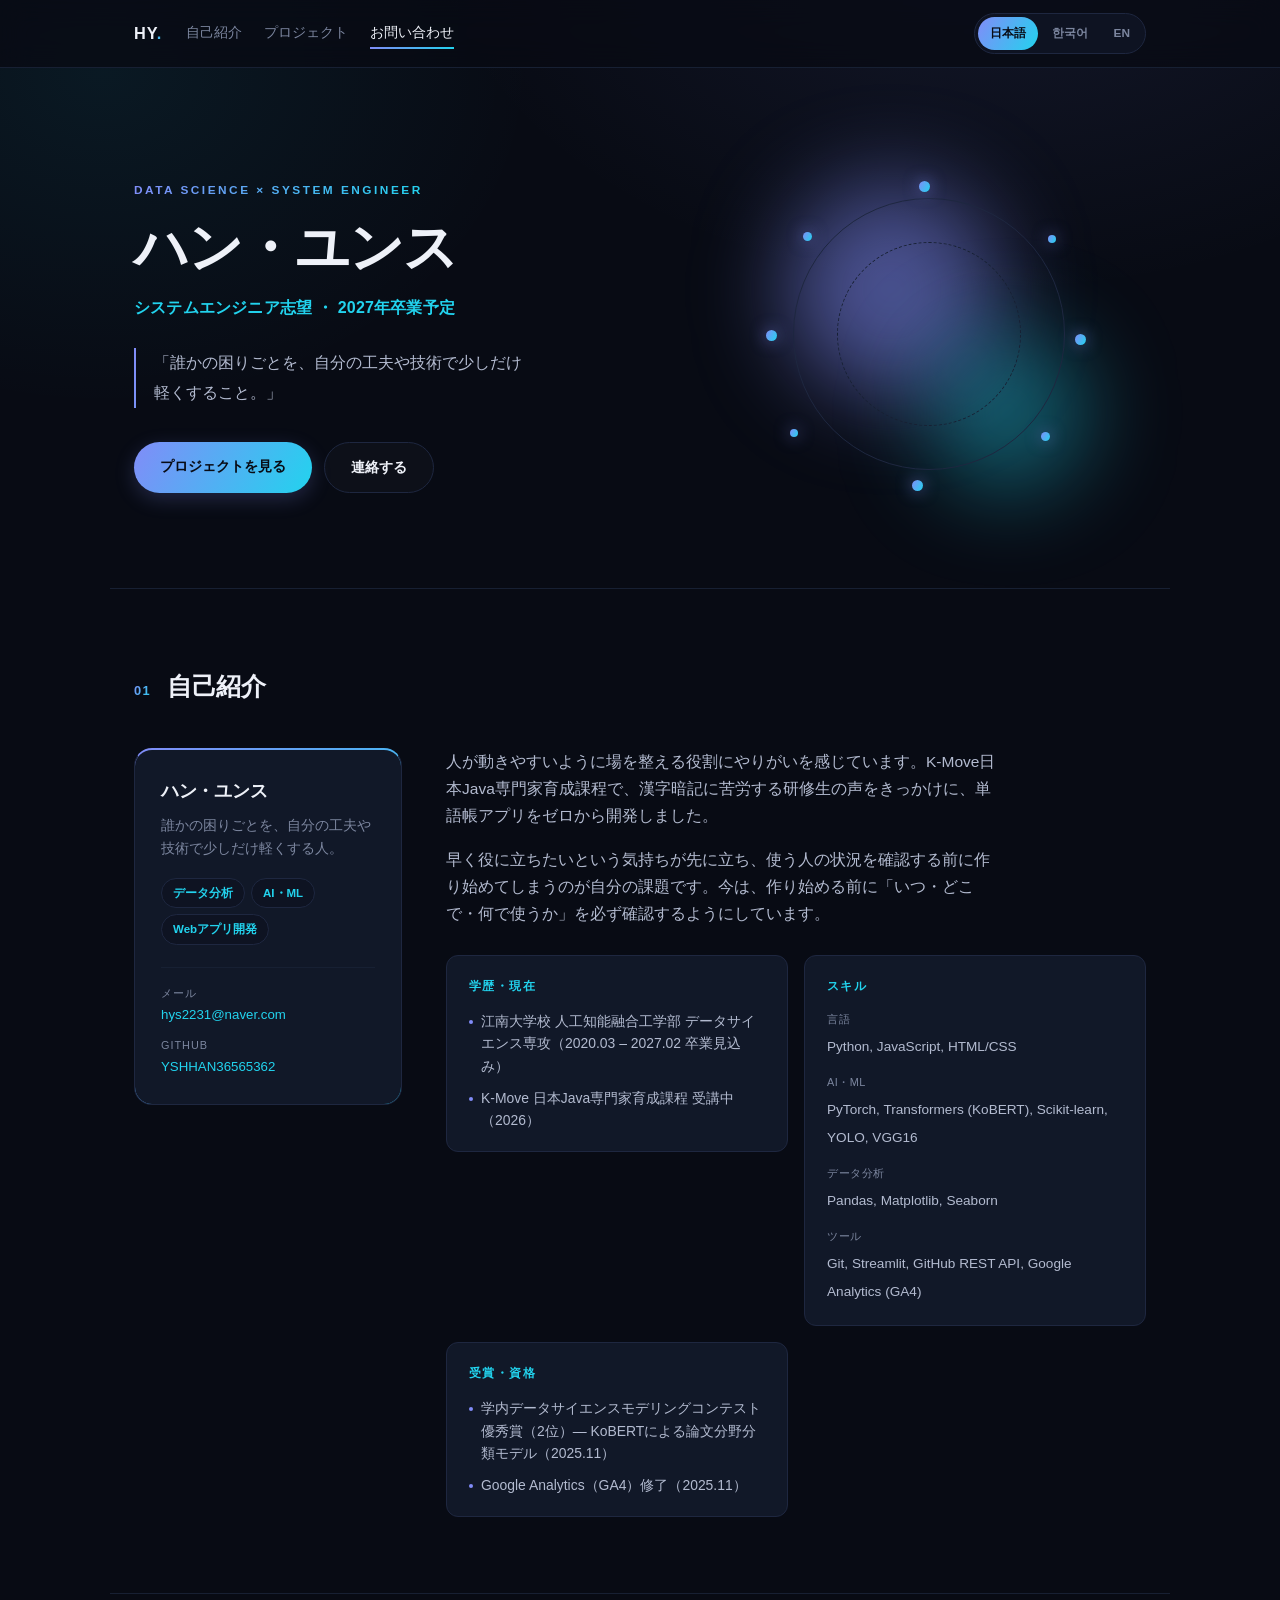
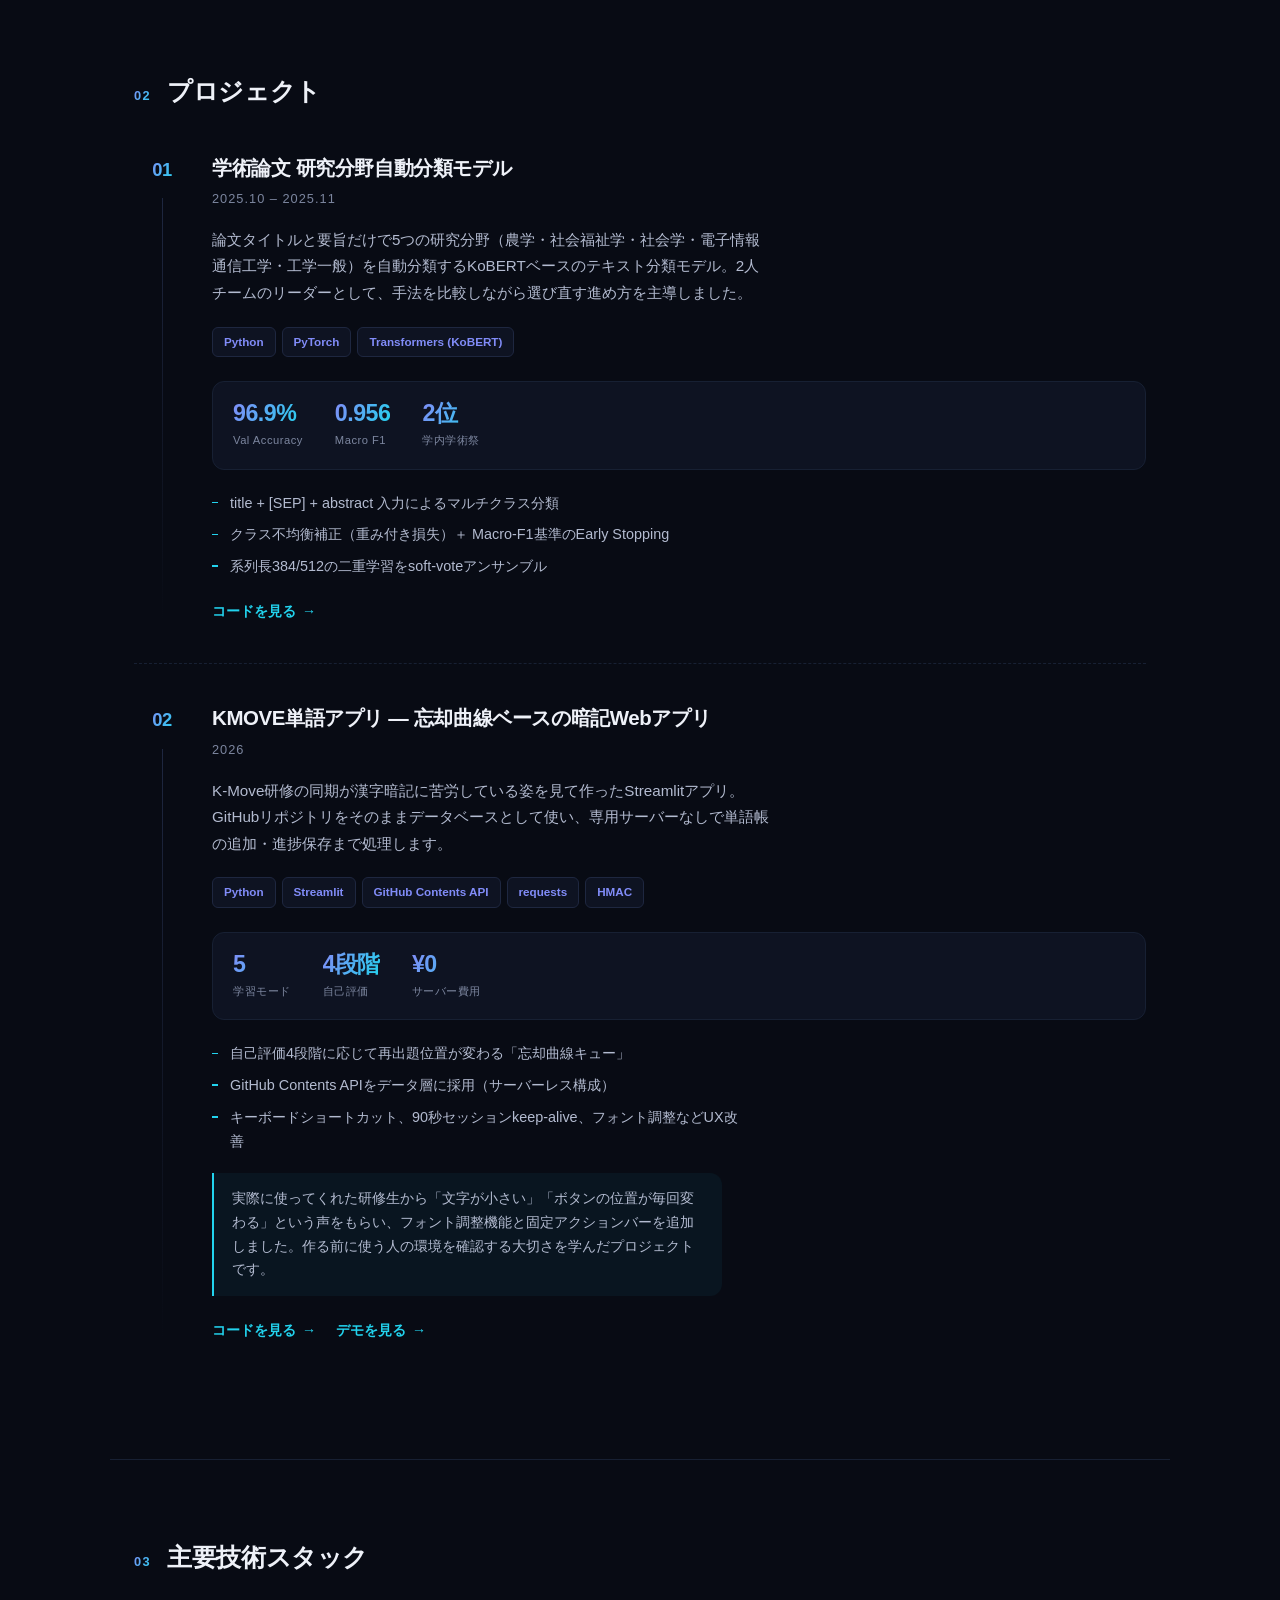
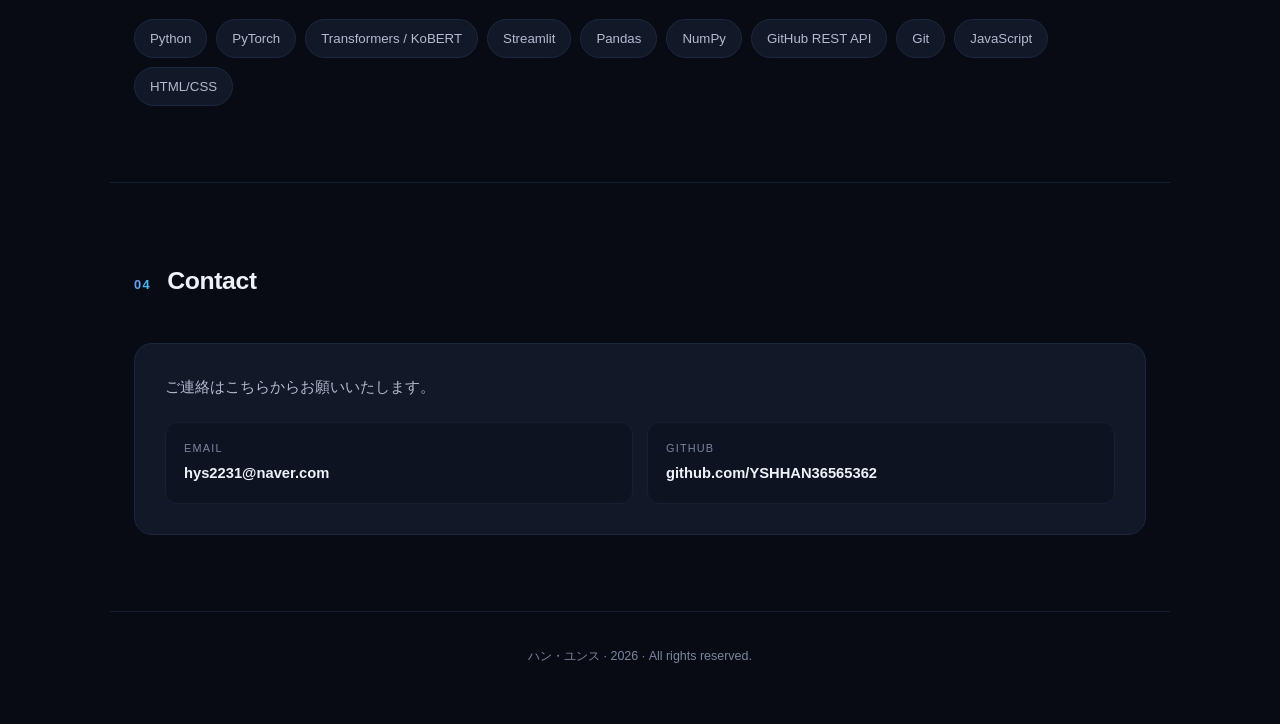
==== index.html @ 3536d92f "1" ====
<!DOCTYPE html>
<html lang="ja">
<head>
<meta charset="UTF-8" />
<meta name="viewport" content="width=device-width, initial-scale=1.0" />
<title>Han Yoonsu | Portfolio</title>
<meta name="description" content="Han Yoonsu — Data Science × System Engineer. KoBERT paper classifier &amp; K-Move vocabulary app." />
<link rel="stylesheet" href="style.css" />
<!-- 외부 파일 없이 인라인 SVG 로 파비콘을 지정합니다 (404 방지) -->
<link rel="icon" href="data:image/svg+xml,%3Csvg xmlns='http://www.w3.org/2000/svg' viewBox='0 0 32 32'%3E%3Crect width='32' height='32' rx='8' fill='%23080b14'/%3E%3Ctext x='16' y='22' font-family='sans-serif' font-size='15' font-weight='bold' fill='%2322d3ee' text-anchor='middle'%3EHY%3C/text%3E%3C/svg%3E" />
</head>
<body>

<a class="skip-link" href="#main">Skip to content</a>

<!-- 스크롤 진행 바 -->
<div class="progress-track" aria-hidden="true"><span id="scroll-progress"></span></div>

<header class="topbar">
  <div class="topbar-inner">
    <a href="#top" class="brand">HY<span class="brand-dot">.</span></a>

    <nav class="site-nav" aria-label="Section">
      <a href="#about" id="nav-about">About</a>
      <a href="#projects" id="nav-projects">Projects</a>
      <a href="#contact" id="nav-contact">Contact</a>
    </nav>

    <div class="lang-switch" role="group" aria-label="Language / 言語 / 언어">
      <button type="button" data-lang="ja" aria-pressed="true" lang="ja">日本語</button>
      <button type="button" data-lang="ko" aria-pressed="false" lang="ko">한국어</button>
      <button type="button" data-lang="en" aria-pressed="false" lang="en">EN</button>
    </div>
  </div>
</header>

<main id="main">

  <!-- ============================================================ -->
  <!-- Hero                                                          -->
  <!-- ============================================================ -->
  <section id="top" class="hero">
    <div class="hero-grid">
      <div class="hero-copy">
        <p class="eyebrow" id="hero-eyebrow">Data Science × System Engineer</p>
        <h1 id="hero-name">ハン・ユンス</h1>
        <p class="role" id="hero-role">システムエンジニア志望 ・ 2027年卒業予定</p>
        <p class="quote" id="hero-quote">「誰かの困りごとを、自分の工夫や技術で少しだけ軽くすること。」</p>
        <div class="hero-cta">
          <a href="#projects" class="btn btn-primary" id="hero-cta-projects">プロジェクトを見る</a>
          <a href="#contact" class="btn btn-ghost" id="hero-cta-contact">連絡する</a>
        </div>
      </div>

      <div class="hero-visual" aria-hidden="true">
        <div class="orbit-field">
          <span class="glow glow-a"></span>
          <span class="glow glow-b"></span>
          <span class="ring r1"></span>
          <span class="ring r2"></span>
          <span class="node n1"></span>
          <span class="node n2"></span>
          <span class="node n3"></span>
          <span class="node n4"></span>
          <span class="node n5"></span>
          <span class="node n6"></span>
          <span class="node n7"></span>
          <span class="node n8"></span>
        </div>
      </div>
    </div>
  </section>

  <!-- ============================================================ -->
  <!-- About                                                         -->
  <!-- ============================================================ -->
  <section id="about" class="section">
    <div class="section-head" data-reveal>
      <span class="section-index">01</span>
      <h2 id="about-heading">自己紹介</h2>
    </div>

    <div class="about-layout">
      <aside class="profile-card" data-reveal>
        <p class="profile-name" id="profile-name">ハン・ユンス</p>
        <p class="profile-tagline" id="profile-tagline">誰かの困りごとを、自分の工夫や技術で少しだけ軽くする人。</p>
        <ul class="chip-list" id="profile-chips">
          <li>データ分析</li>
        </ul>
        <div class="profile-contact">
          <p><span id="about-contact-email-label">メール</span><a href="mailto:hys2231@naver.com">hys2231@naver.com</a></p>
          <p><span id="about-contact-github-label">GitHub</span><a href="https://github.com/YSHHAN36565362" target="_blank" rel="noopener">YSHHAN36565362</a></p>
        </div>
      </aside>

      <div class="about-body">
        <div class="about-bio" id="about-bio" data-reveal>
          <p>人が動きやすいように場を整える役割にやりがいを感じています。</p>
        </div>

        <div class="fact-grid">
          <div class="info-card" data-reveal>
            <h3 id="about-edu-title">学歴・現在</h3>
            <ul id="about-edu-list">
              <li>江南大学校 データサイエンス専攻</li>
            </ul>
          </div>

          <div class="info-card" data-reveal>
            <h3 id="about-skills-title">スキル</h3>
            <div class="skill-cat">
              <span class="cat-label" id="skill-cat-lang">言語</span>
              <span class="cat-values">Python, JavaScript, HTML/CSS</span>
            </div>
            <div class="skill-cat">
              <span class="cat-label" id="skill-cat-ai">AI・ML</span>
              <span class="cat-values">PyTorch, Transformers (KoBERT), Scikit-learn, YOLO, VGG16</span>
            </div>
            <div class="skill-cat">
              <span class="cat-label" id="skill-cat-data">データ分析</span>
              <span class="cat-values">Pandas, Matplotlib, Seaborn</span>
            </div>
            <div class="skill-cat">
              <span class="cat-label" id="skill-cat-tool">ツール</span>
              <span class="cat-values">Git, Streamlit, GitHub REST API, Google Analytics (GA4)</span>
            </div>
          </div>

          <div class="info-card" data-reveal>
            <h3 id="about-awards-title">受賞・資格</h3>
            <ul id="about-awards-list">
              <li>学内データサイエンスモデリングコンテスト 優秀賞</li>
            </ul>
          </div>
        </div>
      </div>
    </div>
  </section>

  <!-- ============================================================ -->
  <!-- Projects                                                      -->
  <!-- ============================================================ -->
  <section id="projects" class="section">
    <div class="section-head" data-reveal>
      <span class="section-index">02</span>
      <h2 id="projects-heading">プロジェクト</h2>
    </div>

    <article class="project-row" data-reveal>
      <div class="project-marker">
        <span class="project-num">01</span>
        <span class="project-line"></span>
      </div>

      <div class="project-content">
        <h3 id="p1-title">学術論文 研究分野自動分類モデル</h3>
        <p class="period" id="p1-period">2025.10 – 2025.11</p>
        <p class="desc" id="p1-desc">論文タイトルと要旨だけで研究分野を自動分類するKoBERTベースのモデル。</p>

        <ul class="stack">
          <li>Python</li><li>PyTorch</li><li>Transformers (KoBERT)</li>
        </ul>

        <div class="stat-row" id="p1-stats">
          <div class="stat"><span class="stat-value">96.9%</span><span class="stat-label">Val Accuracy</span></div>
        </div>

        <ul class="achievements" id="p1-achievements">
          <li>title + [SEP] + abstract 入力によるマルチクラス分類</li>
        </ul>

        <div class="links">
          <a class="link-arrow" href="https://github.com/YSHHAN36565362/univ-data-science-portfolio/tree/main/2025-2/kobert-paper-classifier" target="_blank" rel="noopener"><span id="p1-link-github">コードを見る</span></a>
        </div>
      </div>
    </article>

    <article class="project-row" data-reveal>
      <div class="project-marker">
        <span class="project-num">02</span>
        <span class="project-line"></span>
      </div>

      <div class="project-content">
        <h3 id="p2-title">KMOVE単語アプリ — 忘却曲線ベースの暗記Webアプリ</h3>
        <p class="period" id="p2-period">2026</p>
        <p class="desc" id="p2-desc">K-Move研修の同期が漢字暗記に苦労している姿を見て作ったStreamlitアプリ。</p>

        <ul class="stack">
          <li>Python</li><li>Streamlit</li><li>GitHub Contents API</li><li>requests</li><li>HMAC</li>
        </ul>

        <div class="stat-row" id="p2-stats">
          <div class="stat"><span class="stat-value">5</span><span class="stat-label">学習モード</span></div>
        </div>

        <ul class="achievements" id="p2-achievements">
          <li>忘却曲線キュー</li>
        </ul>

        <p class="note" id="p2-note">使う人の環境を確認する大切さを学んだプロジェクトです。</p>

        <div class="links">
          <a class="link-arrow" href="https://github.com/YSHHAN36565362/word_test" target="_blank" rel="noopener"><span id="p2-link-github">コードを見る</span></a>
          <a class="link-arrow" href="https://kmove13wordtest.streamlit.app/" target="_blank" rel="noopener"><span id="p2-link-demo">デモを見る</span></a>
        </div>
      </div>
    </article>
  </section>

  <!-- ============================================================ -->
  <!-- Tech stack                                                    -->
  <!-- ============================================================ -->
  <section class="section">
    <div class="section-head" data-reveal>
      <span class="section-index">03</span>
      <h2 id="skills-title">主要技術スタック</h2>
    </div>
    <div class="skill-tags" data-reveal>
      <span>Python</span><span>PyTorch</span><span>Transformers / KoBERT</span>
      <span>Streamlit</span><span>Pandas</span><span>NumPy</span>
      <span>GitHub REST API</span><span>Git</span>
      <span>JavaScript</span><span>HTML/CSS</span>
    </div>
  </section>

  <!-- ============================================================ -->
  <!-- Contact                                                       -->
  <!-- ============================================================ -->
  <section id="contact" class="section">
    <div class="section-head" data-reveal>
      <span class="section-index">04</span>
      <h2 id="contact-title">Contact</h2>
    </div>

    <div class="contact-card" data-reveal>
      <p class="contact-lead" id="contact-lead">ご連絡はこちらからお願いいたします。</p>
      <div class="contact-links">
        <a class="contact-link" href="mailto:hys2231@naver.com">
          <span class="contact-link-label">Email</span>
          <span class="contact-link-value">hys2231@naver.com</span>
        </a>
        <a class="contact-link" href="https://github.com/YSHHAN36565362" target="_blank" rel="noopener">
          <span class="contact-link-label">GitHub</span>
          <span class="contact-link-value">github.com/YSHHAN36565362</span>
        </a>
      </div>
    </div>
  </section>

</main>

<footer>
  <p><span id="footer-name">Han Yoonsu</span> &middot; <span id="year"></span> &middot; <span id="footer-rights">All rights reserved.</span></p>
</footer>

<!-- anime.js 는 CDN 대신 저장소에 직접 포함(vendored)했습니다.
     외부 CDN이 막히거나 느려도 항상 로드되고, 설령 이 파일이 없어도
     script.js 의 핵심 기능(언어 전환·본문 표시)은 그대로 동작합니다. -->
<script src="anime.min.js"></script>
<script src="script.js"></script>
</body>
</html>
---- style.css ----
/* ==================================================================
   style.css — 한윤수 포트폴리오
   디자인 결정 사항은 같은 폴더의 DESIGN.md 를 먼저 확인하세요.
   ================================================================== */

:root {
  /* 배경 — 잉크 블루 계열 3단계 */
  --bg: #080b14;
  --bg-elev: #0e1322;
  --card: #111828;
  --border: #1e2740;
  --border-soft: #172033;

  /* 텍스트 */
  --text: #eef1f8;
  --text-dim: #b3bbd0;
  --muted: #7c869f;

  /* 강조색 — 인디고 → 시안 그라데이션 */
  --accent: #22d3ee;
  --accent-2: #818cf8;
  --grad: linear-gradient(120deg, #818cf8 0%, #22d3ee 100%);

  --radius: 18px;
  --radius-sm: 12px;
  --maxw: 1060px;
  --ease: cubic-bezier(0.22, 1, 0.36, 1);
}

* { box-sizing: border-box; margin: 0; padding: 0; }

html { scroll-behavior: smooth; scroll-padding-top: 80px; }

body {
  font-family: -apple-system, BlinkMacSystemFont, "Segoe UI", "Noto Sans JP",
    "Noto Sans KR", "Hiragino Sans", "Malgun Gothic", sans-serif;
  background: var(--bg);
  color: var(--text);
  line-height: 1.75;
  -webkit-font-smoothing: antialiased;
  /* 은은한 배경 그라데이션 — 카드가 어두운 판 위에 떠 보이도록 */
  background-image:
    radial-gradient(60rem 40rem at 78% -10%, rgba(129, 140, 248, 0.10), transparent 60%),
    radial-gradient(45rem 35rem at 8% 8%, rgba(34, 211, 238, 0.07), transparent 60%);
  background-attachment: fixed;
}

a { color: var(--accent); text-decoration: none; }
a:hover { color: var(--accent-2); }

::selection { background: rgba(129, 140, 248, 0.35); }

:focus-visible {
  outline: 2px solid var(--accent);
  outline-offset: 3px;
  border-radius: 4px;
}

.skip-link {
  position: absolute;
  left: -999px;
  top: 0;
  background: var(--accent-2);
  color: #080b14;
  padding: 10px 18px;
  font-weight: 700;
  border-radius: 0 0 10px 0;
  z-index: 120;
}
.skip-link:focus { left: 0; }

/* ==================================================================
   스크롤 진행 바
   ================================================================== */
.progress-track {
  position: fixed;
  top: 0; left: 0; right: 0;
  height: 2px;
  z-index: 110;
  background: transparent;
  pointer-events: none;
}
#scroll-progress {
  display: block;
  height: 100%;
  width: 100%;
  background: var(--grad);
  transform: scaleX(0);
  transform-origin: 0 50%;
}

/* ==================================================================
   상단 바
   ================================================================== */
.topbar {
  position: sticky;
  top: 0;
  z-index: 100;
  background: rgba(8, 11, 20, 0.78);
  backdrop-filter: blur(14px);
  -webkit-backdrop-filter: blur(14px);
  border-bottom: 1px solid var(--border-soft);
}

.topbar-inner {
  max-width: var(--maxw);
  margin: 0 auto;
  padding: 13px 24px;
  display: flex;
  align-items: center;
  gap: 24px;
}

.brand {
  font-weight: 800;
  font-size: 1.02rem;
  letter-spacing: 1px;
  color: var(--text);
}
.brand:hover { color: var(--text); }
.brand-dot {
  background: var(--grad);
  -webkit-background-clip: text;
  background-clip: text;
  color: transparent;
}

.site-nav {
  display: flex;
  gap: 22px;
  margin-right: auto;
  flex-wrap: wrap;
}
.site-nav a {
  position: relative;
  color: var(--muted);
  font-size: 0.88rem;
  font-weight: 500;
  padding-bottom: 2px;
  transition: color 0.25s var(--ease);
}
.site-nav a::after {
  content: "";
  position: absolute;
  left: 0; bottom: -2px;
  width: 100%;
  height: 1.5px;
  background: var(--grad);
  transform: scaleX(0);
  transform-origin: 0 50%;
  transition: transform 0.3s var(--ease);
}
.site-nav a:hover { color: var(--text); }
.site-nav a:hover::after,
.site-nav a.is-active::after { transform: scaleX(1); }
.site-nav a.is-active { color: var(--text); }

/* 언어 전환 */
.lang-switch {
  display: flex;
  gap: 2px;
  padding: 3px;
  background: var(--bg-elev);
  border: 1px solid var(--border);
  border-radius: 999px;
  flex-shrink: 0;
}
.lang-switch button {
  font: inherit;
  font-size: 0.74rem;
  font-weight: 600;
  color: var(--muted);
  background: transparent;
  border: none;
  padding: 6px 12px;
  border-radius: 999px;
  cursor: pointer;
  white-space: nowrap;
  transition: color 0.2s var(--ease), background 0.2s var(--ease);
}
.lang-switch button:hover { color: var(--text); }
.lang-switch button[aria-pressed="true"] {
  background: var(--grad);
  color: #080b14;
  font-weight: 800;
}

/* ==================================================================
   히어로
   ================================================================== */
.hero {
  max-width: var(--maxw);
  margin: 0 auto;
  padding: 96px 24px 84px;
}

.hero-grid {
  display: grid;
  grid-template-columns: 1.1fr 0.9fr;
  gap: 48px;
  align-items: center;
}

.eyebrow {
  display: inline-block;
  font-size: 0.74rem;
  letter-spacing: 2.5px;
  text-transform: uppercase;
  font-weight: 800;
  background: var(--grad);
  -webkit-background-clip: text;
  background-clip: text;
  color: transparent;
  margin-bottom: 18px;
}

.hero-copy h1 {
  font-size: clamp(2.2rem, 5.2vw, 3.4rem);
  line-height: 1.12;
  letter-spacing: -1px;
  font-weight: 800;
  padding-bottom: 0.06em;
}
.hero-copy h1 .char { display: inline-block; will-change: transform, opacity; }

.hero-copy .role {
  color: var(--accent);
  font-weight: 600;
  margin-top: 12px;
  font-size: 1rem;
  letter-spacing: 0.2px;
}

.hero-copy .quote {
  color: var(--text-dim);
  margin-top: 26px;
  font-size: 1rem;
  line-height: 1.85;
  max-width: 44ch;
  padding-left: 18px;
  border-left: 2px solid transparent;
  border-image: var(--grad) 1;
  border-left-width: 2px;
  border-left-style: solid;
}

.hero-cta {
  display: flex;
  gap: 12px;
  margin-top: 34px;
  flex-wrap: wrap;
}

.btn {
  padding: 12px 26px;
  border-radius: 999px;
  font-size: 0.9rem;
  font-weight: 700;
  display: inline-block;
  transition: transform 0.25s var(--ease), box-shadow 0.25s var(--ease), border-color 0.25s var(--ease);
}
.btn-primary {
  background: var(--grad);
  color: #080b14;
  box-shadow: 0 6px 20px rgba(129, 140, 248, 0.22);
}
.btn-primary:hover {
  color: #080b14;
  transform: translateY(-2px);
  box-shadow: 0 10px 26px rgba(129, 140, 248, 0.34);
}
.btn-ghost {
  border: 1px solid var(--border);
  color: var(--text);
  background: rgba(255, 255, 255, 0.02);
}
.btn-ghost:hover {
  color: var(--text);
  border-color: var(--accent-2);
  transform: translateY(-2px);
}

/* 히어로 장식 그래픽 --------------------------------------------- */
.hero-visual { position: relative; }

.orbit-field {
  position: relative;
  width: 100%;
  max-width: 340px;
  aspect-ratio: 1;
  margin: 0 auto;
}

.glow {
  position: absolute;
  border-radius: 50%;
  filter: blur(46px);
}
.glow-a {
  width: 62%; height: 62%;
  top: 6%; left: 8%;
  background: rgba(129, 140, 248, 0.55);
}
.glow-b {
  width: 46%; height: 46%;
  bottom: 4%; right: 4%;
  background: rgba(34, 211, 238, 0.42);
}

/* 중앙 정렬에 transform 을 쓰지 않습니다.
   anime.js 가 scale 을 애니메이션하면 translate(-50%,-50%) 가 덮어써져
   링이 중앙에서 벗어나기 때문입니다. inset+margin:auto 로 대체했습니다. */
.ring {
  position: absolute;
  inset: 0;
  margin: auto;
  border: 1px solid var(--border);
  border-radius: 50%;
}
.r1 { width: 80%; height: 80%; }
.r2 { width: 54%; height: 54%; border-style: dashed; border-color: var(--border-soft); }

.node {
  position: absolute;
  width: 11px; height: 11px;
  border-radius: 50%;
  background: var(--grad);
  box-shadow: 0 0 16px rgba(129, 140, 248, 0.65);
  animation: bob 6s ease-in-out infinite;
  will-change: transform;
}
.n1 { top: 5%;  left: 47%; animation-delay: 0s; }
.n2 { top: 21%; left: 85%; animation-delay: 0.5s; width: 8px; height: 8px; }
.n3 { top: 50%; left: 93%; animation-delay: 1.0s; }
.n4 { top: 79%; left: 83%; animation-delay: 1.5s; width: 9px; height: 9px; }
.n5 { top: 93%; left: 45%; animation-delay: 2.0s; }
.n6 { top: 78%; left: 9%;  animation-delay: 2.5s; width: 8px; height: 8px; }
.n7 { top: 49%; left: 2%;  animation-delay: 3.0s; }
.n8 { top: 20%; left: 13%; animation-delay: 3.5s; width: 9px; height: 9px; }

@keyframes bob {
  0%, 100% { transform: translateY(0); }
  50%      { transform: translateY(-9px); }
}

/* ==================================================================
   섹션 공통
   ================================================================== */
.section {
  max-width: var(--maxw);
  margin: 0 auto;
  padding: 76px 24px;
  border-top: 1px solid var(--border-soft);
}

.section-head {
  display: flex;
  align-items: baseline;
  gap: 16px;
  margin-bottom: 40px;
}

.section-index {
  font-size: 0.8rem;
  font-weight: 800;
  letter-spacing: 1.5px;
  background: var(--grad);
  -webkit-background-clip: text;
  background-clip: text;
  color: transparent;
}

.section-head h2 {
  font-size: 1.55rem;
  font-weight: 700;
  letter-spacing: -0.4px;
}

/* 스크롤 등장 연출 --------------------------------------------------
   ★ 중요: 기본값은 "항상 보임" 입니다. JS 가 정상 동작할 때만
   body.reveal-ready 가 붙어 숨김→등장이 켜지므로, 스크립트가 실패해도
   콘텐츠가 사라지는 사고는 발생하지 않습니다.                        */
body.reveal-ready [data-reveal] {
  opacity: 0;
  transform: translateY(20px);
  transition: opacity 0.7s var(--ease), transform 0.7s var(--ease);
}
body.reveal-ready [data-reveal].is-visible {
  opacity: 1;
  transform: none;
}

/* ==================================================================
   About
   ================================================================== */
.about-layout {
  display: grid;
  grid-template-columns: 268px 1fr;
  gap: 44px;
  align-items: start;
}

.profile-card {
  position: sticky;
  top: 92px;
  background: var(--card);
  border: 1px solid var(--border);
  border-radius: var(--radius);
  padding: 26px;
  /* 위쪽 모서리에 그라데이션 라인 */
  background-image: linear-gradient(var(--card), var(--card)), var(--grad);
  background-origin: border-box;
  background-clip: padding-box, border-box;
  border-top: 2px solid transparent;
}

.profile-name { font-weight: 800; font-size: 1.1rem; letter-spacing: -0.3px; }

.profile-tagline {
  color: var(--muted);
  font-size: 0.86rem;
  line-height: 1.65;
  margin: 8px 0 18px;
}

.chip-list {
  list-style: none;
  display: flex;
  flex-wrap: wrap;
  gap: 6px;
  margin-bottom: 22px;
}
.chip-list li {
  font-size: 0.72rem;
  font-weight: 600;
  border: 1px solid var(--border);
  background: var(--bg-elev);
  color: var(--accent);
  padding: 4px 11px;
  border-radius: 999px;
}

.profile-contact {
  border-top: 1px solid var(--border-soft);
  padding-top: 16px;
  font-size: 0.83rem;
}
.profile-contact p {
  display: flex;
  flex-direction: column;
  margin-bottom: 10px;
  word-break: break-all;
}
.profile-contact p:last-child { margin-bottom: 0; }
.profile-contact span {
  font-size: 0.68rem;
  text-transform: uppercase;
  letter-spacing: 1px;
  color: var(--muted);
}

.about-bio p {
  margin-bottom: 16px;
  font-size: 0.97rem;
  color: var(--text-dim);
  max-width: 64ch;
}
.about-bio p:last-child { margin-bottom: 28px; }

.fact-grid {
  display: grid;
  grid-template-columns: repeat(auto-fit, minmax(232px, 1fr));
  gap: 16px;
  align-items: start;
}

.info-card {
  background: var(--card);
  border: 1px solid var(--border);
  border-radius: var(--radius-sm);
  padding: 20px 22px;
  transition: border-color 0.3s var(--ease), transform 0.3s var(--ease);
}
.info-card:hover { border-color: var(--accent-2); transform: translateY(-3px); }

.info-card h3 {
  font-size: 0.72rem;
  letter-spacing: 1.4px;
  text-transform: uppercase;
  color: var(--accent);
  margin-bottom: 14px;
  font-weight: 700;
}

.info-card ul { list-style: none; font-size: 0.87rem; color: var(--text-dim); }
.info-card ul li {
  margin-bottom: 10px;
  padding-left: 12px;
  position: relative;
  line-height: 1.6;
}
.info-card ul li::before {
  content: "";
  position: absolute;
  left: 0; top: 0.7em;
  width: 4px; height: 4px;
  border-radius: 50%;
  background: var(--accent-2);
}
.info-card ul li:last-child { margin-bottom: 0; }

.skill-cat { margin-bottom: 13px; }
.skill-cat:last-child { margin-bottom: 0; }
.skill-cat .cat-label {
  display: block;
  font-size: 0.68rem;
  color: var(--muted);
  letter-spacing: 0.5px;
  margin-bottom: 3px;
}
.skill-cat .cat-values { font-size: 0.85rem; color: var(--text-dim); line-height: 1.55; }

/* ==================================================================
   Projects
   ================================================================== */
.project-row {
  display: grid;
  grid-template-columns: 56px 1fr;
  gap: 22px;
  padding: 40px 0;
  border-top: 1px dashed var(--border-soft);
}
.project-row:first-of-type { border-top: none; padding-top: 0; }

.project-marker { display: flex; flex-direction: column; align-items: center; gap: 12px; }

.project-num {
  font-size: 1.15rem;
  font-weight: 800;
  letter-spacing: -0.5px;
  background: var(--grad);
  -webkit-background-clip: text;
  background-clip: text;
  color: transparent;
}
.project-line {
  flex: 1;
  width: 1px;
  min-height: 40px;
  background: linear-gradient(to bottom, var(--border), transparent);
}

.project-content h3 {
  font-size: 1.28rem;
  font-weight: 700;
  letter-spacing: -0.4px;
  line-height: 1.4;
}
.project-content .period {
  color: var(--muted);
  font-size: 0.8rem;
  letter-spacing: 1px;
  margin: 6px 0 16px;
}
.project-content .desc {
  font-size: 0.95rem;
  color: var(--text-dim);
  margin-bottom: 20px;
  max-width: 66ch;
}

.stack {
  list-style: none;
  display: flex;
  flex-wrap: wrap;
  gap: 6px;
  margin-bottom: 24px;
}
.stack li {
  background: var(--bg-elev);
  border: 1px solid var(--border);
  color: var(--accent-2);
  padding: 4px 11px;
  border-radius: 6px;
  font-size: 0.73rem;
  font-weight: 600;
}

.stat-row {
  display: flex;
  flex-wrap: wrap;
  gap: 32px;
  margin-bottom: 22px;
  padding: 18px 20px;
  background: var(--bg-elev);
  border: 1px solid var(--border-soft);
  border-radius: var(--radius-sm);
}
.stat { display: flex; flex-direction: column; }
.stat-value {
  font-size: 1.45rem;
  font-weight: 800;
  line-height: 1.2;
  letter-spacing: -0.5px;
  background: var(--grad);
  -webkit-background-clip: text;
  background-clip: text;
  color: transparent;
}
.stat-label {
  font-size: 0.7rem;
  color: var(--muted);
  letter-spacing: 0.5px;
  margin-top: 3px;
}

.achievements {
  list-style: none;
  font-size: 0.9rem;
  color: var(--text-dim);
  margin-bottom: 20px;
  max-width: 66ch;
}
.achievements li {
  position: relative;
  padding-left: 18px;
  margin-bottom: 8px;
  line-height: 1.65;
}
.achievements li::before {
  content: "";
  position: absolute;
  left: 0; top: 0.72em;
  width: 6px; height: 1.5px;
  background: var(--accent);
}

.note {
  font-size: 0.87rem;
  color: var(--text-dim);
  padding: 14px 18px;
  background: rgba(34, 211, 238, 0.05);
  border-left: 2px solid var(--accent);
  border-radius: 0 var(--radius-sm) var(--radius-sm) 0;
  margin-bottom: 22px;
  max-width: 66ch;
  line-height: 1.7;
}

.links { display: flex; gap: 20px; flex-wrap: wrap; }

.link-arrow {
  font-size: 0.88rem;
  font-weight: 600;
  display: inline-flex;
  align-items: center;
  gap: 6px;
}
.link-arrow::after {
  content: "→";
  transition: transform 0.25s var(--ease);
  display: inline-block;
}
.link-arrow:hover::after { transform: translateX(4px); }

/* ==================================================================
   기술 스택 / Contact / Footer
   ================================================================== */
.skill-tags { display: flex; flex-wrap: wrap; gap: 9px; }
.skill-tags span {
  background: var(--card);
  border: 1px solid var(--border);
  padding: 7px 15px;
  border-radius: 999px;
  font-size: 0.83rem;
  color: var(--text-dim);
  transition: border-color 0.25s var(--ease), color 0.25s var(--ease), transform 0.25s var(--ease);
}
.skill-tags span:hover {
  border-color: var(--accent);
  color: var(--text);
  transform: translateY(-2px);
}

.contact-card {
  background: var(--card);
  border: 1px solid var(--border);
  border-radius: var(--radius);
  padding: 30px;
}
.contact-lead { color: var(--text-dim); font-size: 0.94rem; margin-bottom: 22px; }

.contact-links {
  display: grid;
  grid-template-columns: repeat(auto-fit, minmax(240px, 1fr));
  gap: 14px;
}
.contact-link {
  display: flex;
  flex-direction: column;
  gap: 3px;
  padding: 16px 18px;
  background: var(--bg-elev);
  border: 1px solid var(--border-soft);
  border-radius: var(--radius-sm);
  transition: border-color 0.25s var(--ease), transform 0.25s var(--ease);
}
.contact-link:hover { border-color: var(--accent); transform: translateY(-2px); }
.contact-link-label {
  font-size: 0.68rem;
  text-transform: uppercase;
  letter-spacing: 1.2px;
  color: var(--muted);
}
.contact-link-value { font-size: 0.92rem; color: var(--text); font-weight: 600; word-break: break-all; }

footer {
  max-width: var(--maxw);
  margin: 0 auto;
  text-align: center;
  padding: 34px 24px 56px;
  color: var(--muted);
  font-size: 0.78rem;
  border-top: 1px solid var(--border-soft);
}

/* ==================================================================
   모션 최소화 / 반응형
   ================================================================== */
@media (prefers-reduced-motion: reduce) {
  html { scroll-behavior: auto; }
  .node { animation: none; }
  * { transition-duration: 0.01ms !important; }
}

@media (max-width: 880px) {
  .hero { padding: 64px 24px 60px; }
  .hero-grid { grid-template-columns: 1fr; gap: 34px; }
  /* 궤도 그래픽은 장식일 뿐이라, 좁은 화면에서는 숨겨 본문에 자리를 줍니다.
     (1열 그리드에서 aspect-ratio 가 눌려 찌그러지는 문제도 함께 사라집니다.) */
  .hero-visual { display: none; }
  .about-layout { grid-template-columns: 1fr; gap: 28px; }
  .profile-card { position: static; }
}

@media (max-width: 620px) {
  .topbar-inner { flex-wrap: wrap; gap: 10px 18px; padding: 11px 18px; }
  .site-nav { order: 3; width: 100%; gap: 18px; }
  .hero { padding-top: 48px; }
  .hero-copy h1 { font-size: 2rem; }
  .section { padding: 56px 18px; }
  .section-head { margin-bottom: 28px; }
  .section-head h2 { font-size: 1.28rem; }
  .project-row { grid-template-columns: 34px 1fr; gap: 12px; padding: 30px 0; }
  .project-content h3 { font-size: 1.1rem; }
  .stat-row { gap: 20px; padding: 15px 16px; }
  .stat-value { font-size: 1.25rem; }
  .contact-card { padding: 22px; }
}
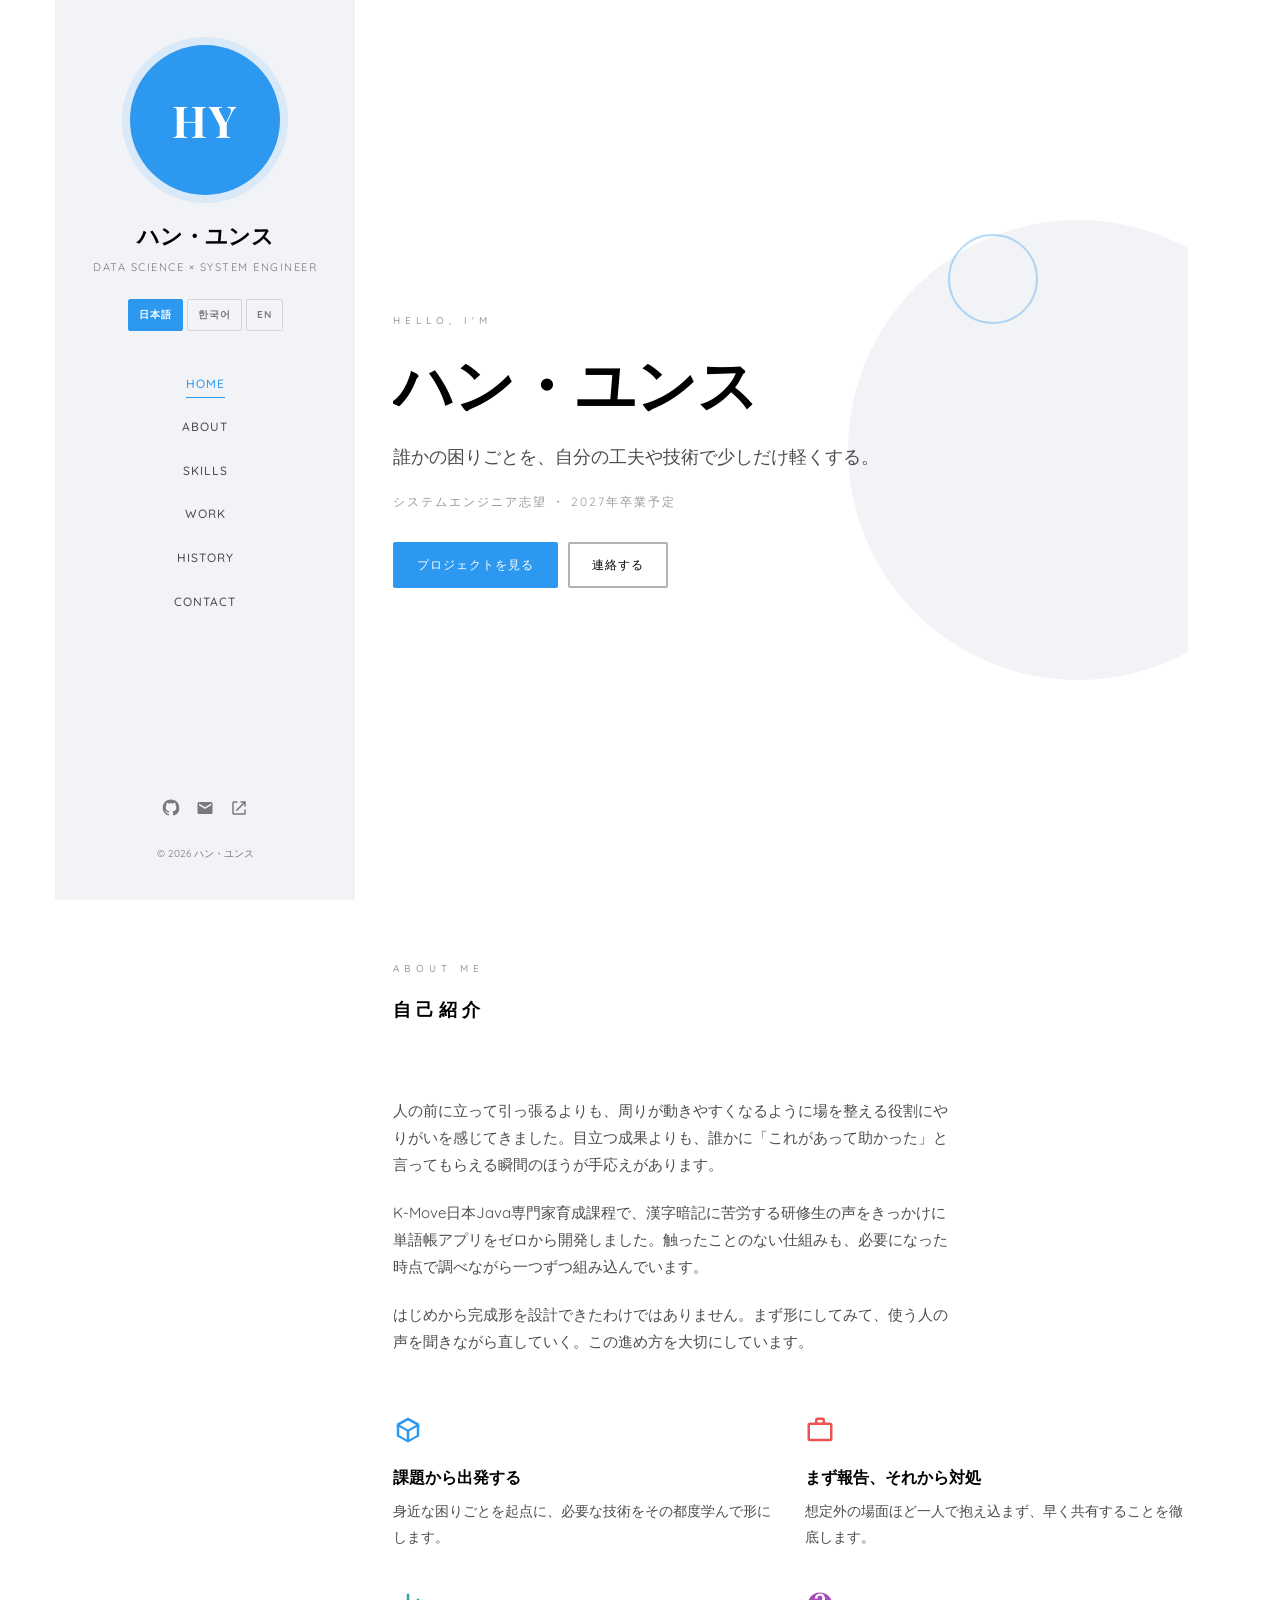
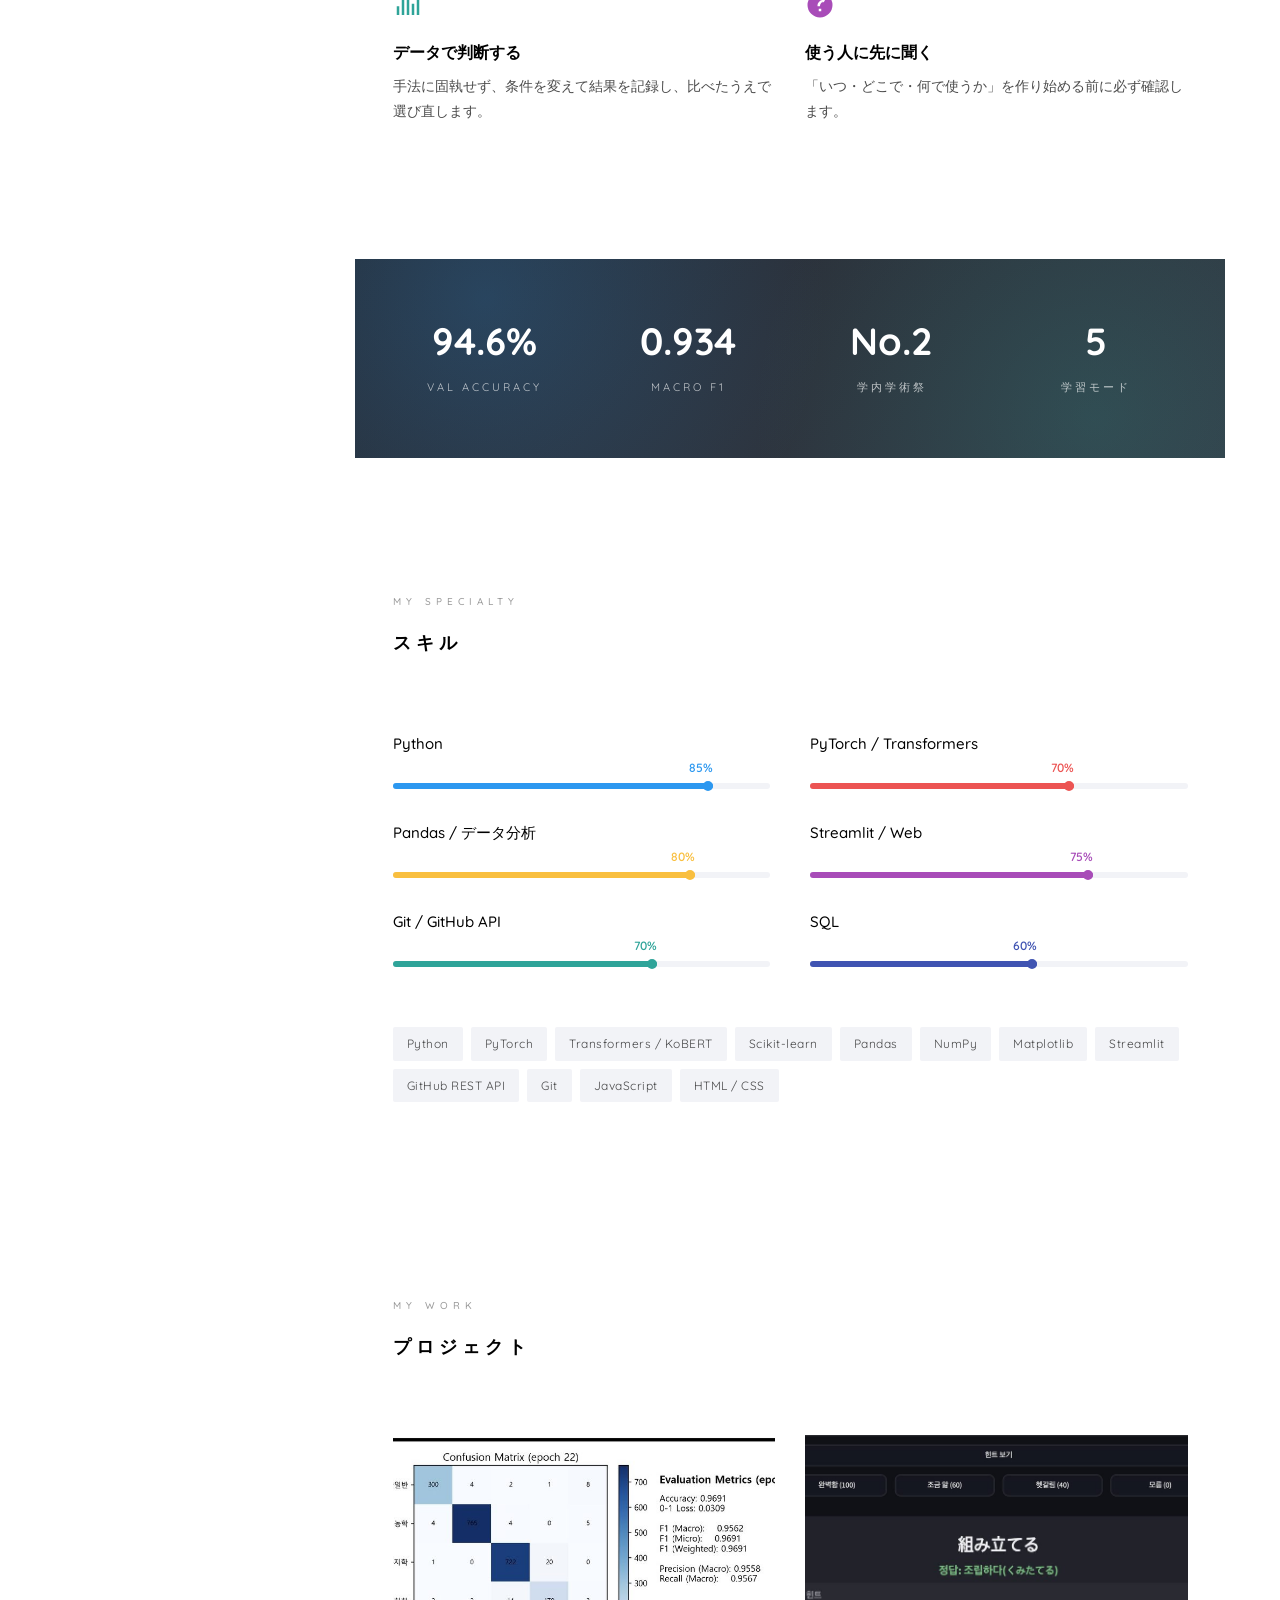
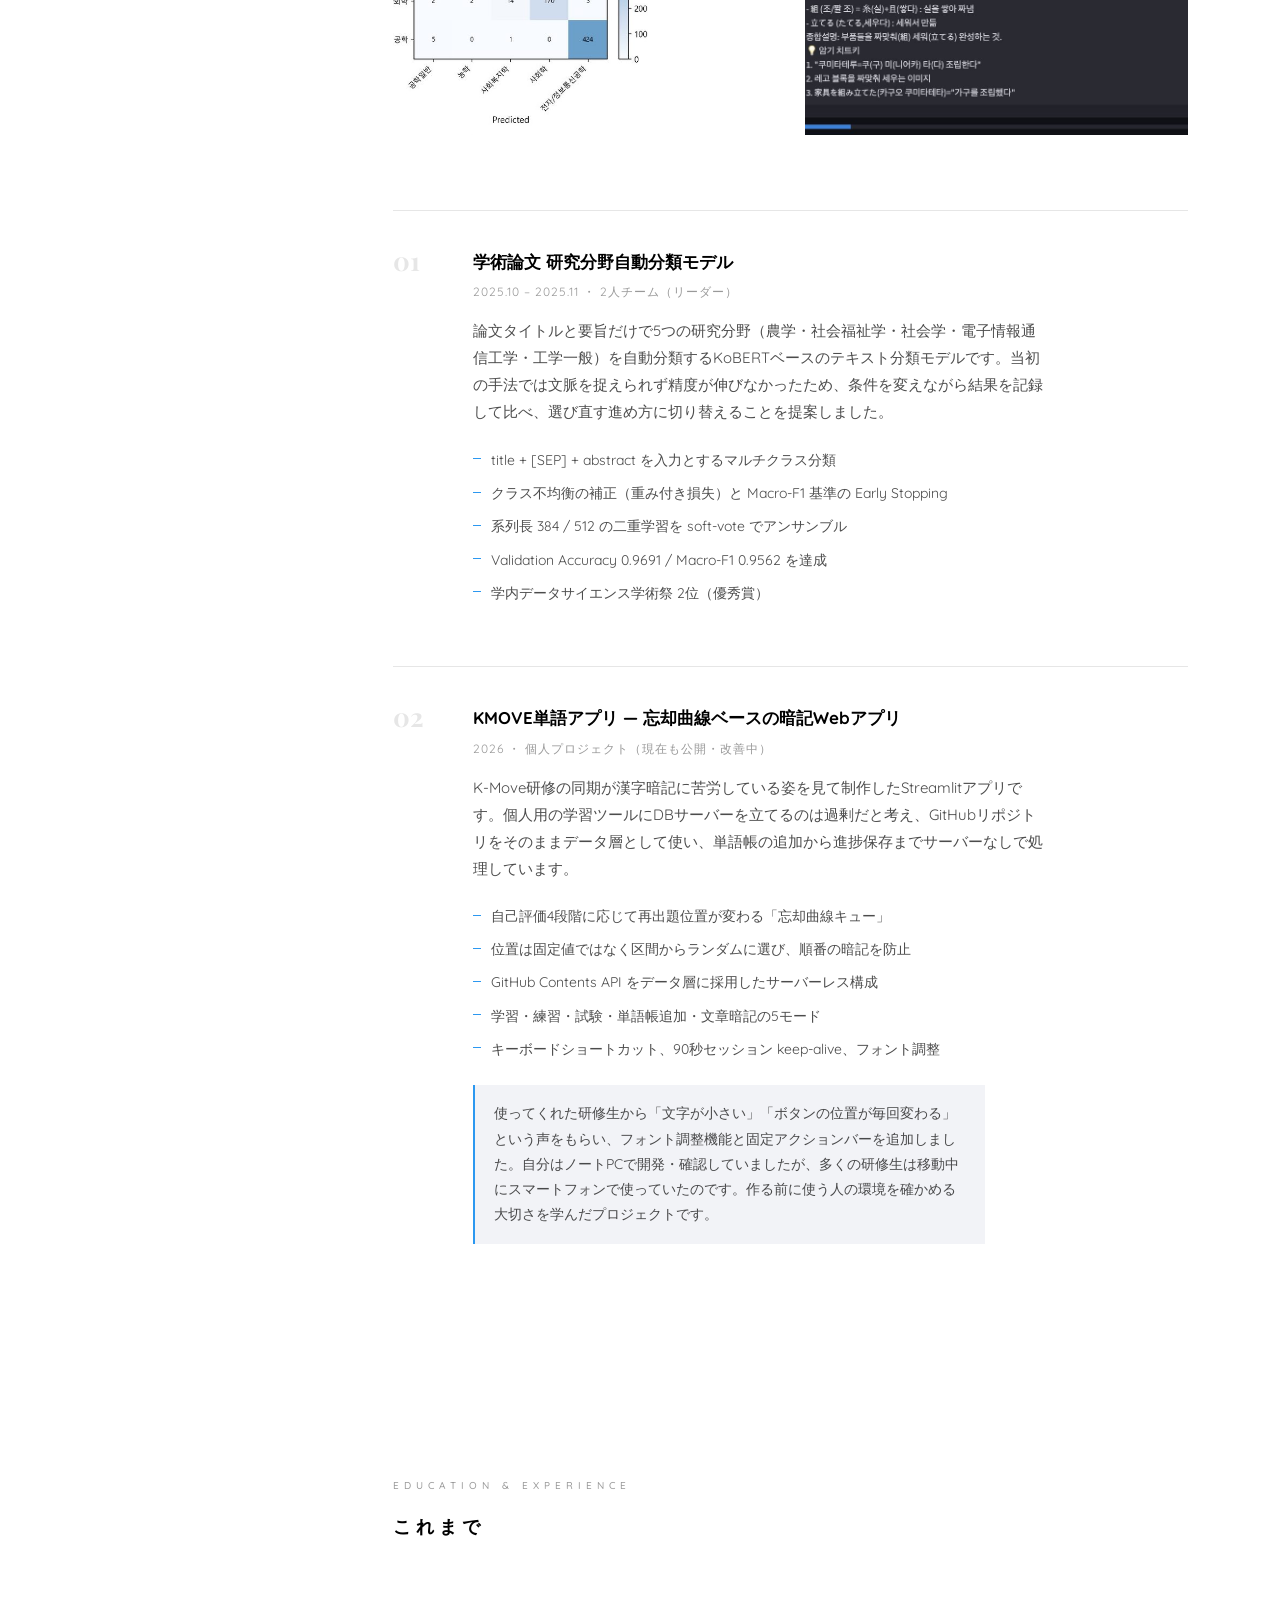
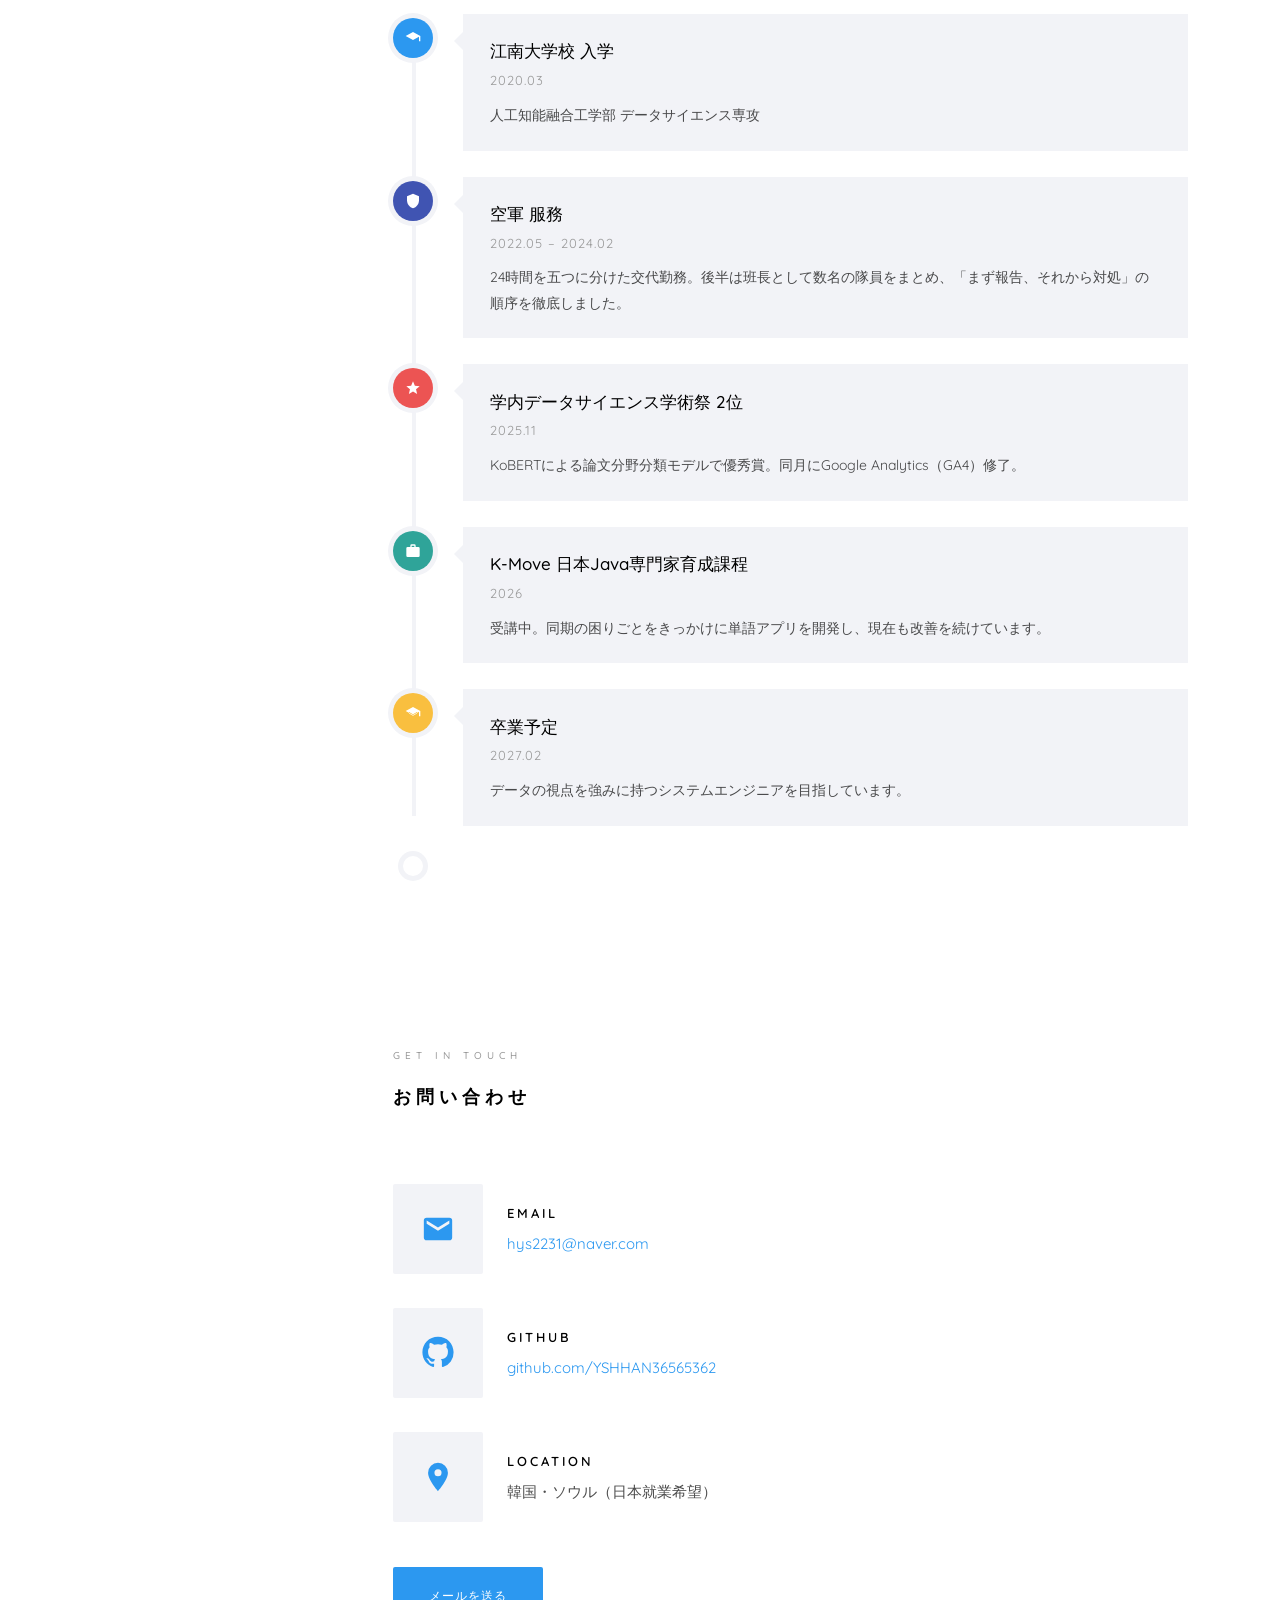
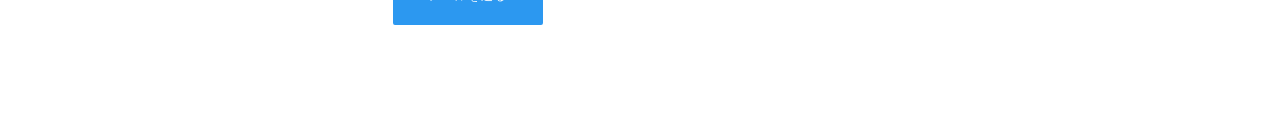
==== commit 07bbee13: "1" ====
--- a/index.html
+++ b/index.html
@@ -5,259 +5,385 @@
 <meta name="viewport" content="width=device-width, initial-scale=1.0" />
 <title>Han Yoonsu | Portfolio</title>
 <meta name="description" content="Han Yoonsu — Data Science × System Engineer. KoBERT paper classifier &amp; K-Move vocabulary app." />
-<link rel="stylesheet" href="style.css" />
-<!-- 외부 파일 없이 인라인 SVG 로 파비콘을 지정합니다 (404 방지) -->
-<link rel="icon" href="data:image/svg+xml,%3Csvg xmlns='http://www.w3.org/2000/svg' viewBox='0 0 32 32'%3E%3Crect width='32' height='32' rx='8' fill='%23080b14'/%3E%3Ctext x='16' y='22' font-family='sans-serif' font-size='15' font-weight='bold' fill='%2322d3ee' text-anchor='middle'%3EHY%3C/text%3E%3C/svg%3E" />
+
+<link rel="icon" href="data:image/svg+xml,%3Csvg xmlns='http://www.w3.org/2000/svg' viewBox='0 0 32 32'%3E%3Crect width='32' height='32' rx='6' fill='%232c98f0'/%3E%3Ctext x='16' y='22' font-family='sans-serif' font-size='14' font-weight='bold' fill='%23fff' text-anchor='middle'%3EHY%3C/text%3E%3C/svg%3E" />
+
+<link rel="preconnect" href="https://fonts.googleapis.com" />
+<link rel="preconnect" href="https://fonts.gstatic.com" crossorigin />
+<link href="https://fonts.googleapis.com/css2?family=Quicksand:wght@300;400;500;600;700&family=Playfair+Display:ital,wght@0,400;0,700;1,400&display=swap" rel="stylesheet" />
+
+<!-- ?v= 는 캐시 무효화용입니다. style.css / script.js 를 고칠 때마다 숫자를 올리세요.
+     (GitHub Pages 가 예전 CSS 를 계속 내려주는 문제를 막습니다.) -->
+<link rel="stylesheet" href="style.css?v=4" />
 </head>
 <body>
 
 <a class="skip-link" href="#main">Skip to content</a>
 
-<!-- 스크롤 진행 바 -->
-<div class="progress-track" aria-hidden="true"><span id="scroll-progress"></span></div>
-
-<header class="topbar">
-  <div class="topbar-inner">
-    <a href="#top" class="brand">HY<span class="brand-dot">.</span></a>
-
-    <nav class="site-nav" aria-label="Section">
-      <a href="#about" id="nav-about">About</a>
-      <a href="#projects" id="nav-projects">Projects</a>
-      <a href="#contact" id="nav-contact">Contact</a>
-    </nav>
-
-    <div class="lang-switch" role="group" aria-label="Language / 言語 / 언어">
-      <button type="button" data-lang="ja" aria-pressed="true" lang="ja">日本語</button>
-      <button type="button" data-lang="ko" aria-pressed="false" lang="ko">한국어</button>
-      <button type="button" data-lang="en" aria-pressed="false" lang="en">EN</button>
+<!-- 모바일 햄버거 버튼 -->
+<button type="button" class="nav-toggle js-nav-toggle" aria-label="Menu" aria-expanded="false">
+  <span class="nav-toggle-bar"></span>
+</button>
+
+<div class="container-wrap">
+
+  <!-- ============================================================== -->
+  <!-- 좌측 고정 사이드바                                              -->
+  <!-- ============================================================== -->
+  <aside id="site-aside">
+    <div class="aside-inner">
+
+      <div class="author">
+        <div class="author-img" aria-hidden="true"><span>HY</span></div>
+        <h1 class="site-logo" id="side-name">ハン・ユンス</h1>
+        <span class="position" id="side-position">Data Science &times; System Engineer</span>
+      </div>
+
+      <div class="lang-switch" role="group" aria-label="Language / 言語 / 언어">
+        <button type="button" data-lang="ja" aria-pressed="true" lang="ja">日本語</button>
+        <button type="button" data-lang="ko" aria-pressed="false" lang="ko">한국어</button>
+        <button type="button" data-lang="en" aria-pressed="false" lang="en">EN</button>
+      </div>
+
+      <nav id="site-nav" aria-label="Section">
+        <ul>
+          <li class="active"><a href="#home"     data-nav="home"     id="nav-home">Home</a></li>
+          <li><a href="#about"    data-nav="about"    id="nav-about">About</a></li>
+          <li><a href="#skills"   data-nav="skills"   id="nav-skills">Skills</a></li>
+          <li><a href="#work"     data-nav="work"     id="nav-work">Work</a></li>
+          <li><a href="#history"  data-nav="history"  id="nav-history">History</a></li>
+          <li><a href="#contact"  data-nav="contact"  id="nav-contact">Contact</a></li>
+        </ul>
+      </nav>
+
+      <div class="aside-footer">
+        <ul class="social">
+          <li><a href="https://github.com/YSHHAN36565362" target="_blank" rel="noopener" aria-label="GitHub">
+            <svg viewBox="0 0 24 24" width="18" height="18" aria-hidden="true"><path fill="currentColor" d="M12 .5C5.73.5.99 5.24.99 11.5c0 4.85 3.15 8.96 7.51 10.41.55.1.75-.24.75-.53v-1.86c-3.06.67-3.7-1.48-3.7-1.48-.5-1.28-1.23-1.62-1.23-1.62-1-.69.08-.67.08-.67 1.1.08 1.68 1.14 1.68 1.14.98 1.69 2.58 1.2 3.21.92.1-.72.39-1.2.7-1.48-2.44-.28-5.01-1.22-5.01-5.45 0-1.2.43-2.19 1.13-2.96-.11-.28-.49-1.4.11-2.92 0 0 .93-.3 3.03 1.13a10.5 10.5 0 0 1 5.52 0c2.1-1.43 3.02-1.13 3.02-1.13.6 1.52.22 2.64.11 2.92.71.77 1.13 1.76 1.13 2.96 0 4.24-2.58 5.17-5.03 5.44.4.34.75 1.01.75 2.04v3.03c0 .29.2.64.76.53a10.53 10.53 0 0 0 7.5-10.41C23.01 5.24 18.27.5 12 .5z"/></svg>
+          </a></li>
+          <li><a href="mailto:hys2231@naver.com" aria-label="Email">
+            <svg viewBox="0 0 24 24" width="18" height="18" aria-hidden="true"><path fill="currentColor" d="M20 4H4a2 2 0 0 0-2 2v12a2 2 0 0 0 2 2h16a2 2 0 0 0 2-2V6a2 2 0 0 0-2-2zm0 4.24-8 4.99-8-4.99V6l8 4.99L20 6z"/></svg>
+          </a></li>
+          <li><a href="https://kmove13wordtest.streamlit.app/" target="_blank" rel="noopener" aria-label="Live Demo">
+            <svg viewBox="0 0 24 24" width="18" height="18" aria-hidden="true"><path fill="currentColor" d="M14 3v2h3.59l-9.83 9.83 1.41 1.41L19 6.41V10h2V3h-7zM5 5h5V3H5a2 2 0 0 0-2 2v14a2 2 0 0 0 2 2h14a2 2 0 0 0 2-2v-5h-2v5H5V5z"/></svg>
+          </a></li>
+        </ul>
+        <p class="copyright"><small>&copy; <span id="year">2026</span> <span id="footer-name">Han Yoonsu</span></small></p>
+      </div>
+
     </div>
-  </div>
-</header>
-
-<main id="main">
-
-  <!-- ============================================================ -->
-  <!-- Hero                                                          -->
-  <!-- ============================================================ -->
-  <section id="top" class="hero">
-    <div class="hero-grid">
-      <div class="hero-copy">
-        <p class="eyebrow" id="hero-eyebrow">Data Science × System Engineer</p>
+  </aside>
+
+  <!-- ============================================================== -->
+  <!-- 메인 콘텐츠                                                     -->
+  <!-- ============================================================== -->
+  <main id="main">
+
+    <!-- ------------------------------------------------ Hero -->
+    <section id="home" class="hero" data-section="home">
+      <div class="hero-deco" aria-hidden="true"><span class="deco-circle"></span><span class="deco-dot"></span></div>
+      <div class="hero-inner reveal">
+        <span class="heading-meta" id="hero-eyebrow">Hello, I'm</span>
         <h1 id="hero-name">ハン・ユンス</h1>
-        <p class="role" id="hero-role">システムエンジニア志望 ・ 2027年卒業予定</p>
-        <p class="quote" id="hero-quote">「誰かの困りごとを、自分の工夫や技術で少しだけ軽くすること。」</p>
-        <div class="hero-cta">
-          <a href="#projects" class="btn btn-primary" id="hero-cta-projects">プロジェクトを見る</a>
-          <a href="#contact" class="btn btn-ghost" id="hero-cta-contact">連絡する</a>
-        </div>
-      </div>
-
-      <div class="hero-visual" aria-hidden="true">
-        <div class="orbit-field">
-          <span class="glow glow-a"></span>
-          <span class="glow glow-b"></span>
-          <span class="ring r1"></span>
-          <span class="ring r2"></span>
-          <span class="node n1"></span>
-          <span class="node n2"></span>
-          <span class="node n3"></span>
-          <span class="node n4"></span>
-          <span class="node n5"></span>
-          <span class="node n6"></span>
-          <span class="node n7"></span>
-          <span class="node n8"></span>
+        <h2 id="hero-role">誰かの困りごとを、自分の工夫や技術で少しだけ軽くする。</h2>
+        <p class="hero-desc" id="hero-desc">システムエンジニア志望 ・ 2027年卒業予定</p>
+        <p class="hero-cta">
+          <a href="#work" class="btn btn-primary" id="hero-cta-work">プロジェクトを見る</a>
+          <a href="#contact" class="btn btn-outline" id="hero-cta-contact">連絡する</a>
+        </p>
+      </div>
+    </section>
+
+    <!-- ------------------------------------------------ About -->
+    <section id="about" class="section" data-section="about">
+      <div class="heading-block reveal">
+        <span class="heading-meta" id="about-meta">About Me</span>
+        <h2 class="section-heading" id="about-heading">自己紹介</h2>
+      </div>
+
+      <div class="about-copy reveal" id="about-bio">
+        <p>人が動きやすいように場を整える役割にやりがいを感じています。</p>
+      </div>
+
+      <div class="trait-grid">
+        <div class="trait color-1 reveal">
+          <span class="trait-icon" aria-hidden="true">
+            <svg viewBox="0 0 24 24" width="30" height="30"><path fill="currentColor" d="M12 2 3 7v10l9 5 9-5V7l-9-5zm0 2.3 6.5 3.6L12 11.5 5.5 7.9 12 4.3zM5 9.6l6 3.3v6.6l-6-3.3V9.6zm14 6.6-6 3.3v-6.6l6-3.3v6.6z"/></svg>
+          </span>
+          <h3 id="trait-1">課題から出発する</h3>
+          <p id="trait-1-desc">身近な困りごとを起点に、必要な技術をその都度学んで形にします。</p>
+        </div>
+        <div class="trait color-2 reveal">
+          <span class="trait-icon" aria-hidden="true">
+            <svg viewBox="0 0 24 24" width="30" height="30"><path fill="currentColor" d="M20 6h-4V4a2 2 0 0 0-2-2h-4a2 2 0 0 0-2 2v2H4a2 2 0 0 0-2 2v11a2 2 0 0 0 2 2h16a2 2 0 0 0 2-2V8a2 2 0 0 0-2-2zM10 4h4v2h-4V4zm10 15H4V8h16v11z"/></svg>
+          </span>
+          <h3 id="trait-2">まず報告、それから対処</h3>
+          <p id="trait-2-desc">想定外の場面ほど一人で抱えず、早く共有することを徹底します。</p>
+        </div>
+        <div class="trait color-5 reveal">
+          <span class="trait-icon" aria-hidden="true">
+            <svg viewBox="0 0 24 24" width="30" height="30"><path fill="currentColor" d="M3 13h2v7H3v-7zm4-5h2v12H7V8zm4-5h2v17h-2V3zm4 8h2v9h-2v-9zm4-4h2v13h-2V7z"/></svg>
+          </span>
+          <h3 id="trait-3">データで判断する</h3>
+          <p id="trait-3-desc">条件を変えて結果を記録し、比べたうえで選び直します。</p>
+        </div>
+        <div class="trait color-4 reveal">
+          <span class="trait-icon" aria-hidden="true">
+            <svg viewBox="0 0 24 24" width="30" height="30"><path fill="currentColor" d="M12 2a10 10 0 1 0 0 20 10 10 0 0 0 0-20zm1 15h-2v-2h2v2zm1.07-7.75-.9.92C12.45 10.9 12 11.5 12 13h-2v-.5c0-1.1.45-2.1 1.17-2.83l1.24-1.26A2 2 0 1 0 10 7H8a4 4 0 1 1 6.07 3.25z"/></svg>
+          </span>
+          <h3 id="trait-4">使う人に先に聞く</h3>
+          <p id="trait-4-desc">「いつ・どこで・何で使うか」を作り始める前に必ず確認します。</p>
+        </div>
+      </div>
+    </section>
+
+    <!-- ------------------------------------------------ Counters -->
+    <!-- data-section="about" 은 내비게이션용입니다. 이 띠에는 대응하는 메뉴가 없어서,
+         값을 비워두면 이 구간을 지나는 동안 직전 메뉴가 활성인 채로 남습니다. -->
+    <div class="counters" id="counters" data-section="about">
+      <div class="counters-overlay" aria-hidden="true"></div>
+      <div class="counters-inner">
+        <div class="counter-item reveal">
+          <span class="counter js-counter" data-to="96.9" data-decimals="1" data-suffix="%">96.9%</span>
+          <span class="counter-label" id="counter-1">Val Accuracy</span>
+        </div>
+        <div class="counter-item reveal">
+          <span class="counter js-counter" data-to="0.956" data-decimals="3">0.956</span>
+          <span class="counter-label" id="counter-2">Macro F1</span>
+        </div>
+        <div class="counter-item reveal">
+          <span class="counter js-counter" data-to="2" data-decimals="0" data-prefix="No.">No.2</span>
+          <span class="counter-label" id="counter-3">学内学術祭</span>
+        </div>
+        <div class="counter-item reveal">
+          <span class="counter js-counter" data-to="5" data-decimals="0">5</span>
+          <span class="counter-label" id="counter-4">学習モード</span>
         </div>
       </div>
     </div>
-  </section>
-
-  <!-- ============================================================ -->
-  <!-- About                                                         -->
-  <!-- ============================================================ -->
-  <section id="about" class="section">
-    <div class="section-head" data-reveal>
-      <span class="section-index">01</span>
-      <h2 id="about-heading">自己紹介</h2>
-    </div>
-
-    <div class="about-layout">
-      <aside class="profile-card" data-reveal>
-        <p class="profile-name" id="profile-name">ハン・ユンス</p>
-        <p class="profile-tagline" id="profile-tagline">誰かの困りごとを、自分の工夫や技術で少しだけ軽くする人。</p>
-        <ul class="chip-list" id="profile-chips">
-          <li>データ分析</li>
-        </ul>
-        <div class="profile-contact">
-          <p><span id="about-contact-email-label">メール</span><a href="mailto:hys2231@naver.com">hys2231@naver.com</a></p>
-          <p><span id="about-contact-github-label">GitHub</span><a href="https://github.com/YSHHAN36565362" target="_blank" rel="noopener">YSHHAN36565362</a></p>
-        </div>
-      </aside>
-
-      <div class="about-body">
-        <div class="about-bio" id="about-bio" data-reveal>
-          <p>人が動きやすいように場を整える役割にやりがいを感じています。</p>
-        </div>
-
-        <div class="fact-grid">
-          <div class="info-card" data-reveal>
-            <h3 id="about-edu-title">学歴・現在</h3>
-            <ul id="about-edu-list">
-              <li>江南大学校 データサイエンス専攻</li>
-            </ul>
-          </div>
-
-          <div class="info-card" data-reveal>
-            <h3 id="about-skills-title">スキル</h3>
-            <div class="skill-cat">
-              <span class="cat-label" id="skill-cat-lang">言語</span>
-              <span class="cat-values">Python, JavaScript, HTML/CSS</span>
+
+    <!-- ------------------------------------------------ Skills -->
+    <section id="skills" class="section" data-section="skills">
+      <div class="heading-block reveal">
+        <span class="heading-meta" id="skills-meta">My Specialty</span>
+        <h2 class="section-heading" id="skills-heading">スキル</h2>
+      </div>
+
+      <div class="skills-grid">
+        <div class="progress-wrap color-1 reveal" style="--pct:85%">
+          <h3>Python</h3>
+          <div class="progress"><div class="progress-bar"><span>85%</span></div></div>
+        </div>
+        <div class="progress-wrap color-2 reveal" style="--pct:70%">
+          <h3>PyTorch / Transformers</h3>
+          <div class="progress"><div class="progress-bar"><span>70%</span></div></div>
+        </div>
+        <div class="progress-wrap color-3 reveal" style="--pct:80%">
+          <h3>Pandas / <span id="skill-analysis">データ分析</span></h3>
+          <div class="progress"><div class="progress-bar"><span>80%</span></div></div>
+        </div>
+        <div class="progress-wrap color-4 reveal" style="--pct:75%">
+          <h3>Streamlit / Web</h3>
+          <div class="progress"><div class="progress-bar"><span>75%</span></div></div>
+        </div>
+        <div class="progress-wrap color-5 reveal" style="--pct:70%">
+          <h3>Git / GitHub API</h3>
+          <div class="progress"><div class="progress-bar"><span>70%</span></div></div>
+        </div>
+        <div class="progress-wrap color-6 reveal" style="--pct:60%">
+          <h3>SQL</h3>
+          <div class="progress"><div class="progress-bar"><span>60%</span></div></div>
+        </div>
+      </div>
+
+      <div class="tag-row reveal">
+        <span>Python</span><span>PyTorch</span><span>Transformers / KoBERT</span>
+        <span>Scikit-learn</span><span>Pandas</span><span>NumPy</span>
+        <span>Matplotlib</span><span>Streamlit</span><span>GitHub REST API</span>
+        <span>Git</span><span>JavaScript</span><span>HTML / CSS</span>
+      </div>
+    </section>
+
+    <!-- ------------------------------------------------ Work -->
+    <section id="work" class="section" data-section="work">
+      <div class="heading-block reveal">
+        <span class="heading-meta" id="work-meta">My Work</span>
+        <h2 class="section-heading" id="work-heading">プロジェクト</h2>
+      </div>
+
+      <div class="work-grid">
+
+        <article class="project reveal" style="background-image:url(images/project-kobert.jpg)">
+          <div class="project-desc">
+            <div class="project-con">
+              <span class="project-no">01</span>
+              <h3 id="p1-title">学術論文 研究分野自動分類モデル</h3>
+              <span class="project-period" id="p1-period">2025.10 – 2025.11</span>
+              <p id="p1-tag">KoBERT ・ PyTorch ・ Accuracy 96.9%</p>
+              <span class="project-links">
+                <a href="https://github.com/YSHHAN36565362/univ-data-science-portfolio/tree/main/2025-2/kobert-paper-classifier" target="_blank" rel="noopener" id="p1-link">GitHub</a>
+              </span>
             </div>
-            <div class="skill-cat">
-              <span class="cat-label" id="skill-cat-ai">AI・ML</span>
-              <span class="cat-values">PyTorch, Transformers (KoBERT), Scikit-learn, YOLO, VGG16</span>
+          </div>
+        </article>
+
+        <article class="project reveal" style="background-image:url(images/project-wordapp.jpg)">
+          <div class="project-desc">
+            <div class="project-con">
+              <span class="project-no">02</span>
+              <h3 id="p2-title">KMOVE単語アプリ</h3>
+              <span class="project-period" id="p2-period">2026</span>
+              <p id="p2-tag">Streamlit ・ GitHub Contents API ・ 忘却曲線</p>
+              <span class="project-links">
+                <a href="https://github.com/YSHHAN36565362/word_test" target="_blank" rel="noopener" id="p2-link">GitHub</a>
+                <a href="https://kmove13wordtest.streamlit.app/" target="_blank" rel="noopener" id="p2-link-demo">Live Demo</a>
+              </span>
             </div>
-            <div class="skill-cat">
-              <span class="cat-label" id="skill-cat-data">データ分析</span>
-              <span class="cat-values">Pandas, Matplotlib, Seaborn</span>
-            </div>
-            <div class="skill-cat">
-              <span class="cat-label" id="skill-cat-tool">ツール</span>
-              <span class="cat-values">Git, Streamlit, GitHub REST API, Google Analytics (GA4)</span>
-            </div>
-          </div>
-
-          <div class="info-card" data-reveal>
-            <h3 id="about-awards-title">受賞・資格</h3>
-            <ul id="about-awards-list">
-              <li>学内データサイエンスモデリングコンテスト 優秀賞</li>
-            </ul>
-          </div>
-        </div>
-      </div>
-    </div>
-  </section>
-
-  <!-- ============================================================ -->
-  <!-- Projects                                                      -->
-  <!-- ============================================================ -->
-  <section id="projects" class="section">
-    <div class="section-head" data-reveal>
-      <span class="section-index">02</span>
-      <h2 id="projects-heading">プロジェクト</h2>
-    </div>
-
-    <article class="project-row" data-reveal>
-      <div class="project-marker">
-        <span class="project-num">01</span>
-        <span class="project-line"></span>
-      </div>
-
-      <div class="project-content">
-        <h3 id="p1-title">学術論文 研究分野自動分類モデル</h3>
-        <p class="period" id="p1-period">2025.10 – 2025.11</p>
-        <p class="desc" id="p1-desc">論文タイトルと要旨だけで研究分野を自動分類するKoBERTベースのモデル。</p>
-
-        <ul class="stack">
-          <li>Python</li><li>PyTorch</li><li>Transformers (KoBERT)</li>
-        </ul>
-
-        <div class="stat-row" id="p1-stats">
-          <div class="stat"><span class="stat-value">96.9%</span><span class="stat-label">Val Accuracy</span></div>
-        </div>
-
-        <ul class="achievements" id="p1-achievements">
-          <li>title + [SEP] + abstract 入力によるマルチクラス分類</li>
-        </ul>
-
-        <div class="links">
-          <a class="link-arrow" href="https://github.com/YSHHAN36565362/univ-data-science-portfolio/tree/main/2025-2/kobert-paper-classifier" target="_blank" rel="noopener"><span id="p1-link-github">コードを見る</span></a>
-        </div>
-      </div>
-    </article>
-
-    <article class="project-row" data-reveal>
-      <div class="project-marker">
-        <span class="project-num">02</span>
-        <span class="project-line"></span>
-      </div>
-
-      <div class="project-content">
-        <h3 id="p2-title">KMOVE単語アプリ — 忘却曲線ベースの暗記Webアプリ</h3>
-        <p class="period" id="p2-period">2026</p>
-        <p class="desc" id="p2-desc">K-Move研修の同期が漢字暗記に苦労している姿を見て作ったStreamlitアプリ。</p>
-
-        <ul class="stack">
-          <li>Python</li><li>Streamlit</li><li>GitHub Contents API</li><li>requests</li><li>HMAC</li>
-        </ul>
-
-        <div class="stat-row" id="p2-stats">
-          <div class="stat"><span class="stat-value">5</span><span class="stat-label">学習モード</span></div>
-        </div>
-
-        <ul class="achievements" id="p2-achievements">
-          <li>忘却曲線キュー</li>
-        </ul>
-
-        <p class="note" id="p2-note">使う人の環境を確認する大切さを学んだプロジェクトです。</p>
-
-        <div class="links">
-          <a class="link-arrow" href="https://github.com/YSHHAN36565362/word_test" target="_blank" rel="noopener"><span id="p2-link-github">コードを見る</span></a>
-          <a class="link-arrow" href="https://kmove13wordtest.streamlit.app/" target="_blank" rel="noopener"><span id="p2-link-demo">デモを見る</span></a>
-        </div>
-      </div>
-    </article>
-  </section>
-
-  <!-- ============================================================ -->
-  <!-- Tech stack                                                    -->
-  <!-- ============================================================ -->
-  <section class="section">
-    <div class="section-head" data-reveal>
-      <span class="section-index">03</span>
-      <h2 id="skills-title">主要技術スタック</h2>
-    </div>
-    <div class="skill-tags" data-reveal>
-      <span>Python</span><span>PyTorch</span><span>Transformers / KoBERT</span>
-      <span>Streamlit</span><span>Pandas</span><span>NumPy</span>
-      <span>GitHub REST API</span><span>Git</span>
-      <span>JavaScript</span><span>HTML/CSS</span>
-    </div>
-  </section>
-
-  <!-- ============================================================ -->
-  <!-- Contact                                                       -->
-  <!-- ============================================================ -->
-  <section id="contact" class="section">
-    <div class="section-head" data-reveal>
-      <span class="section-index">04</span>
-      <h2 id="contact-title">Contact</h2>
-    </div>
-
-    <div class="contact-card" data-reveal>
-      <p class="contact-lead" id="contact-lead">ご連絡はこちらからお願いいたします。</p>
-      <div class="contact-links">
-        <a class="contact-link" href="mailto:hys2231@naver.com">
-          <span class="contact-link-label">Email</span>
-          <span class="contact-link-value">hys2231@naver.com</span>
-        </a>
-        <a class="contact-link" href="https://github.com/YSHHAN36565362" target="_blank" rel="noopener">
-          <span class="contact-link-label">GitHub</span>
-          <span class="contact-link-value">github.com/YSHHAN36565362</span>
-        </a>
-      </div>
-    </div>
-  </section>
-
-</main>
-
-<footer>
-  <p><span id="footer-name">Han Yoonsu</span> &middot; <span id="year"></span> &middot; <span id="footer-rights">All rights reserved.</span></p>
-</footer>
-
-<!-- anime.js 는 CDN 대신 저장소에 직접 포함(vendored)했습니다.
-     외부 CDN이 막히거나 느려도 항상 로드되고, 설령 이 파일이 없어도
-     script.js 의 핵심 기능(언어 전환·본문 표시)은 그대로 동작합니다. -->
-<script src="anime.min.js"></script>
-<script src="script.js"></script>
+          </div>
+        </article>
+
+      </div>
+
+      <!-- 프로젝트 상세 -->
+      <div class="detail reveal">
+        <span class="detail-no">01</span>
+        <div class="detail-body">
+          <h3 id="d1-title">学術論文 研究分野自動分類モデル</h3>
+          <p class="detail-meta" id="d1-meta">2025.10 – 2025.11 ・ 2人チーム（リーダー）</p>
+          <p id="d1-desc">論文タイトルと要旨だけで5つの研究分野を自動分類するKoBERTベースのモデル。</p>
+          <ul id="d1-list"><li>—</li></ul>
+        </div>
+      </div>
+
+      <div class="detail reveal">
+        <span class="detail-no">02</span>
+        <div class="detail-body">
+          <h3 id="d2-title">KMOVE単語アプリ — 忘却曲線ベースの暗記Webアプリ</h3>
+          <p class="detail-meta" id="d2-meta">2026 ・ 個人プロジェクト（実利用中）</p>
+          <p id="d2-desc">K-Move研修の同期が漢字暗記に苦労している姿を見て作ったStreamlitアプリ。</p>
+          <ul id="d2-list"><li>—</li></ul>
+          <p class="detail-note" id="d2-note">—</p>
+        </div>
+      </div>
+    </section>
+
+    <!-- ------------------------------------------------ History -->
+    <section id="history" class="section" data-section="history">
+      <div class="heading-block reveal">
+        <span class="heading-meta" id="history-meta">Education &amp; Experience</span>
+        <h2 class="section-heading" id="history-heading">これまで</h2>
+      </div>
+
+      <div class="timeline">
+        <article class="timeline-entry reveal">
+          <div class="timeline-icon color-1" aria-hidden="true">
+            <svg viewBox="0 0 24 24" width="16" height="16"><path fill="currentColor" d="M12 3 1 9l11 6 9-4.91V17h2V9L12 3z"/></svg>
+          </div>
+          <div class="timeline-label">
+            <h3 id="t1-title">江南大学校 入学</h3>
+            <span id="t1-date">2020.03</span>
+            <p id="t1-desc">人工知能融合工学部 データサイエンス専攻</p>
+          </div>
+        </article>
+
+        <article class="timeline-entry reveal">
+          <div class="timeline-icon color-6" aria-hidden="true">
+            <svg viewBox="0 0 24 24" width="16" height="16"><path fill="currentColor" d="M12 1 3 5v6c0 5.55 3.84 10.74 9 12 5.16-1.26 9-6.45 9-12V5l-9-4z"/></svg>
+          </div>
+          <div class="timeline-label">
+            <h3 id="t2-title">空軍 服務</h3>
+            <span id="t2-date">2022.05 – 2024.02</span>
+            <p id="t2-desc">24時間5交代勤務。後半は班長として数名の隊員をまとめました。</p>
+          </div>
+        </article>
+
+        <article class="timeline-entry reveal">
+          <div class="timeline-icon color-2" aria-hidden="true">
+            <svg viewBox="0 0 24 24" width="16" height="16"><path fill="currentColor" d="M12 17.27 18.18 21l-1.64-7.03L22 9.24l-7.19-.61L12 2 9.19 8.63 2 9.24l5.46 4.73L5.82 21z"/></svg>
+          </div>
+          <div class="timeline-label">
+            <h3 id="t3-title">学内データサイエンス学術祭 2位</h3>
+            <span id="t3-date">2025.11</span>
+            <p id="t3-desc">KoBERTによる論文分野分類モデルで優秀賞。同月にGoogle Analytics（GA4）修了。</p>
+          </div>
+        </article>
+
+        <article class="timeline-entry reveal">
+          <div class="timeline-icon color-5" aria-hidden="true">
+            <svg viewBox="0 0 24 24" width="16" height="16"><path fill="currentColor" d="M20 6h-4V4a2 2 0 0 0-2-2h-4a2 2 0 0 0-2 2v2H4a2 2 0 0 0-2 2v11a2 2 0 0 0 2 2h16a2 2 0 0 0 2-2V8a2 2 0 0 0-2-2zM10 4h4v2h-4V4z"/></svg>
+          </div>
+          <div class="timeline-label">
+            <h3 id="t4-title">K-Move 日本Java専門家育成課程</h3>
+            <span id="t4-date">2026</span>
+            <p id="t4-desc">受講中。同期の困りごとをきっかけに単語アプリを開発し、現在も改善を続けています。</p>
+          </div>
+        </article>
+
+        <article class="timeline-entry reveal">
+          <div class="timeline-icon color-3" aria-hidden="true">
+            <svg viewBox="0 0 24 24" width="16" height="16"><path fill="currentColor" d="M12 3 1 9l11 6 9-4.91V17h2V9L12 3zm0 13-6-3.27v-2.36L12 14l6-3.63v2.36L12 16z"/></svg>
+          </div>
+          <div class="timeline-label">
+            <h3 id="t5-title">卒業予定</h3>
+            <span id="t5-date">2027.02</span>
+            <p id="t5-desc">データの視点を強みに持つシステムエンジニアを目指しています。</p>
+          </div>
+        </article>
+
+        <article class="timeline-entry begin" aria-hidden="true">
+          <div class="timeline-icon color-none"></div>
+        </article>
+      </div>
+    </section>
+
+    <!-- ------------------------------------------------ Contact -->
+    <section id="contact" class="section section-last" data-section="contact">
+      <div class="heading-block reveal">
+        <span class="heading-meta" id="contact-meta">Get in Touch</span>
+        <h2 class="section-heading" id="contact-heading">お問い合わせ</h2>
+      </div>
+
+      <div class="contact-grid">
+        <div class="feature reveal">
+          <div class="feature-icon" aria-hidden="true">
+            <svg viewBox="0 0 24 24" width="34" height="34"><path fill="currentColor" d="M20 4H4a2 2 0 0 0-2 2v12a2 2 0 0 0 2 2h16a2 2 0 0 0 2-2V6a2 2 0 0 0-2-2zm0 4.24-8 4.99-8-4.99V6l8 4.99L20 6z"/></svg>
+          </div>
+          <div class="feature-text">
+            <h3 id="feature-1-label">Email</h3>
+            <p><a href="mailto:hys2231@naver.com">hys2231@naver.com</a></p>
+          </div>
+        </div>
+
+        <div class="feature reveal">
+          <div class="feature-icon" aria-hidden="true">
+            <svg viewBox="0 0 24 24" width="34" height="34"><path fill="currentColor" d="M12 .5C5.73.5.99 5.24.99 11.5c0 4.85 3.15 8.96 7.51 10.41.55.1.75-.24.75-.53v-1.86c-3.06.67-3.7-1.48-3.7-1.48-.5-1.28-1.23-1.62-1.23-1.62-1-.69.08-.67.08-.67 1.1.08 1.68 1.14 1.68 1.14.98 1.69 2.58 1.2 3.21.92.1-.72.39-1.2.7-1.48-2.44-.28-5.01-1.22-5.01-5.45 0-1.2.43-2.19 1.13-2.96-.11-.28-.49-1.4.11-2.92 0 0 .93-.3 3.03 1.13a10.5 10.5 0 0 1 5.52 0c2.1-1.43 3.02-1.13 3.02-1.13.6 1.52.22 2.64.11 2.92.71.77 1.13 1.76 1.13 2.96 0 4.24-2.58 5.17-5.03 5.44.4.34.75 1.01.75 2.04v3.03c0 .29.2.64.76.53a10.53 10.53 0 0 0 7.5-10.41C23.01 5.24 18.27.5 12 .5z"/></svg>
+          </div>
+          <div class="feature-text">
+            <h3 id="feature-2-label">GitHub</h3>
+            <p><a href="https://github.com/YSHHAN36565362" target="_blank" rel="noopener">github.com/YSHHAN36565362</a></p>
+          </div>
+        </div>
+
+        <div class="feature reveal">
+          <div class="feature-icon" aria-hidden="true">
+            <svg viewBox="0 0 24 24" width="34" height="34"><path fill="currentColor" d="M12 2a7 7 0 0 0-7 7c0 5.25 7 13 7 13s7-7.75 7-13a7 7 0 0 0-7-7zm0 9.5A2.5 2.5 0 1 1 12 6.5a2.5 2.5 0 0 1 0 5z"/></svg>
+          </div>
+          <div class="feature-text">
+            <h3 id="feature-3-label">Location</h3>
+            <p id="feature-3-value">韓国・ソウル（日本就業希望）</p>
+          </div>
+        </div>
+      </div>
+
+      <p class="contact-cta reveal">
+        <a class="btn btn-primary btn-lg" href="mailto:hys2231@naver.com" id="contact-btn">メールを送る</a>
+      </p>
+    </section>
+
+  </main>
+</div>
+
+<!-- 외부 라이브러리는 사용하지 않습니다. 자세한 이유는 DESIGN.md 참고. -->
+<script src="script.js?v=4"></script>
 </body>
 </html>
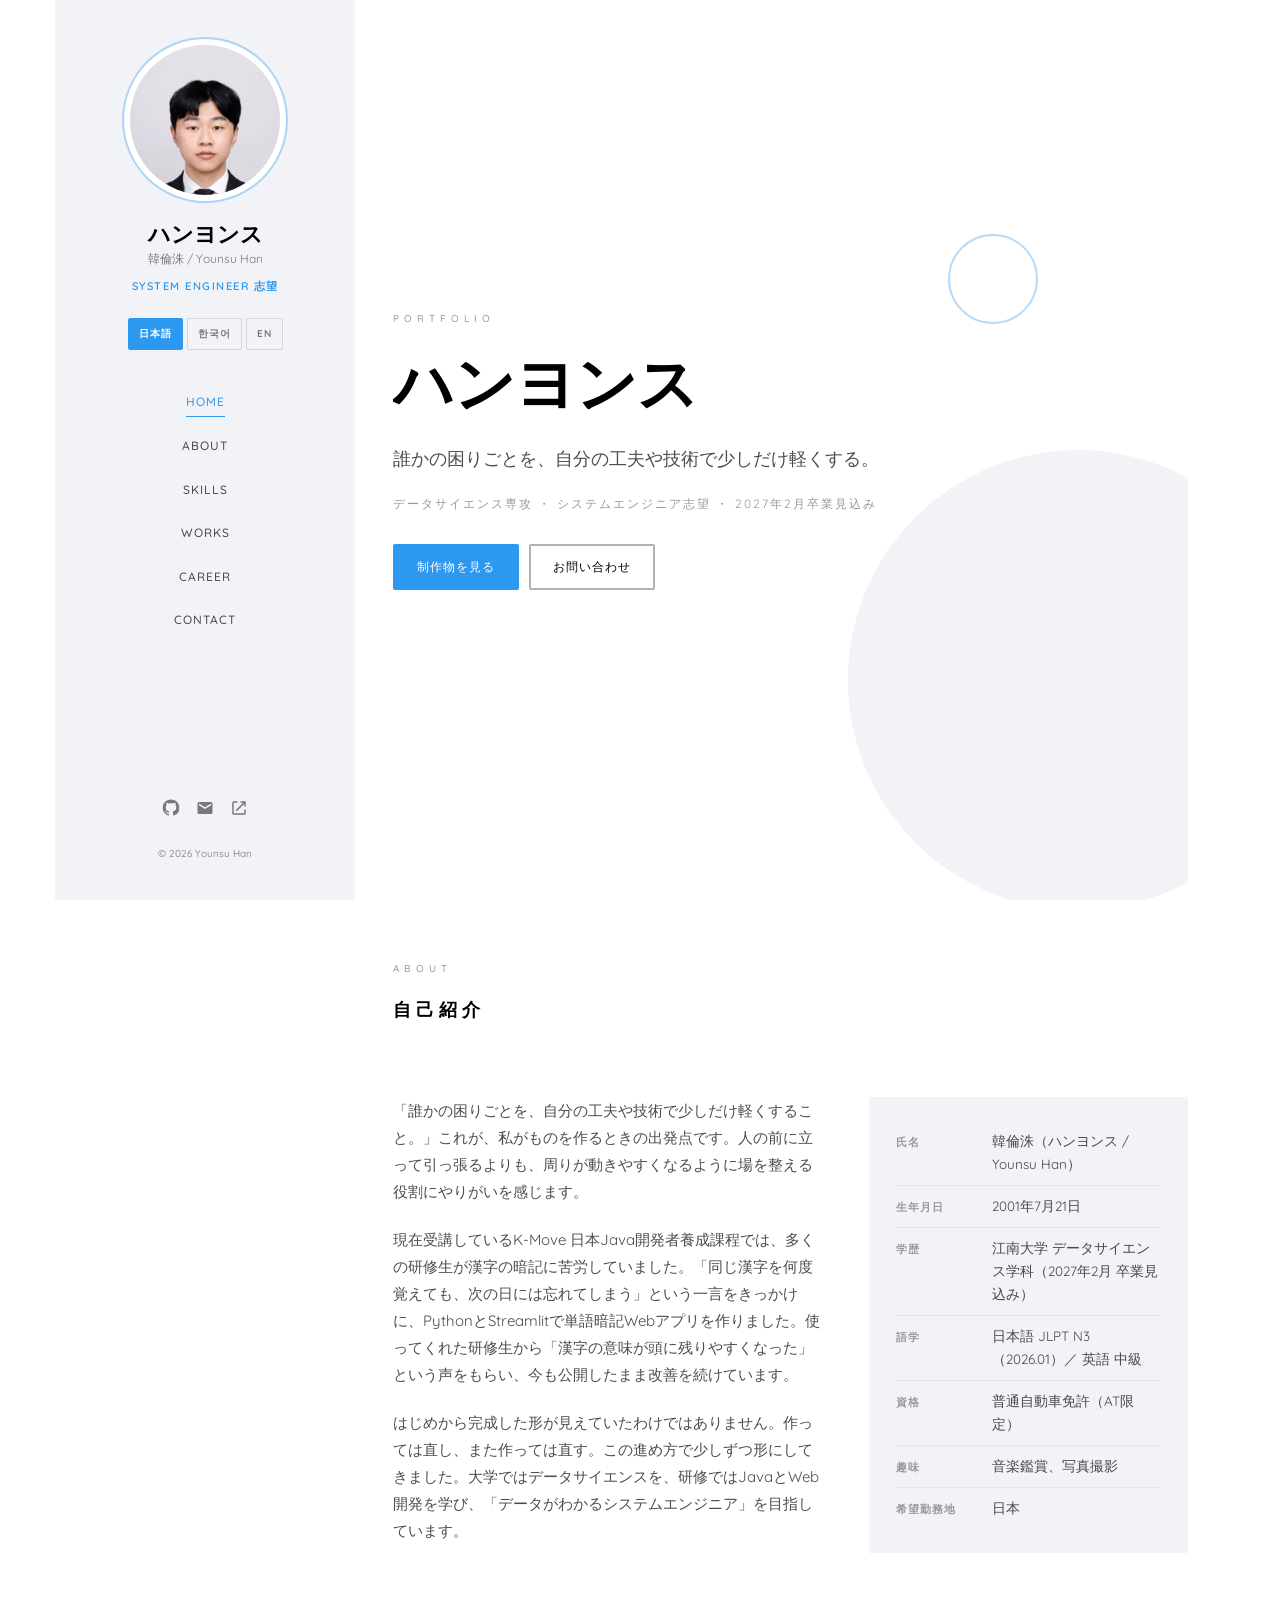
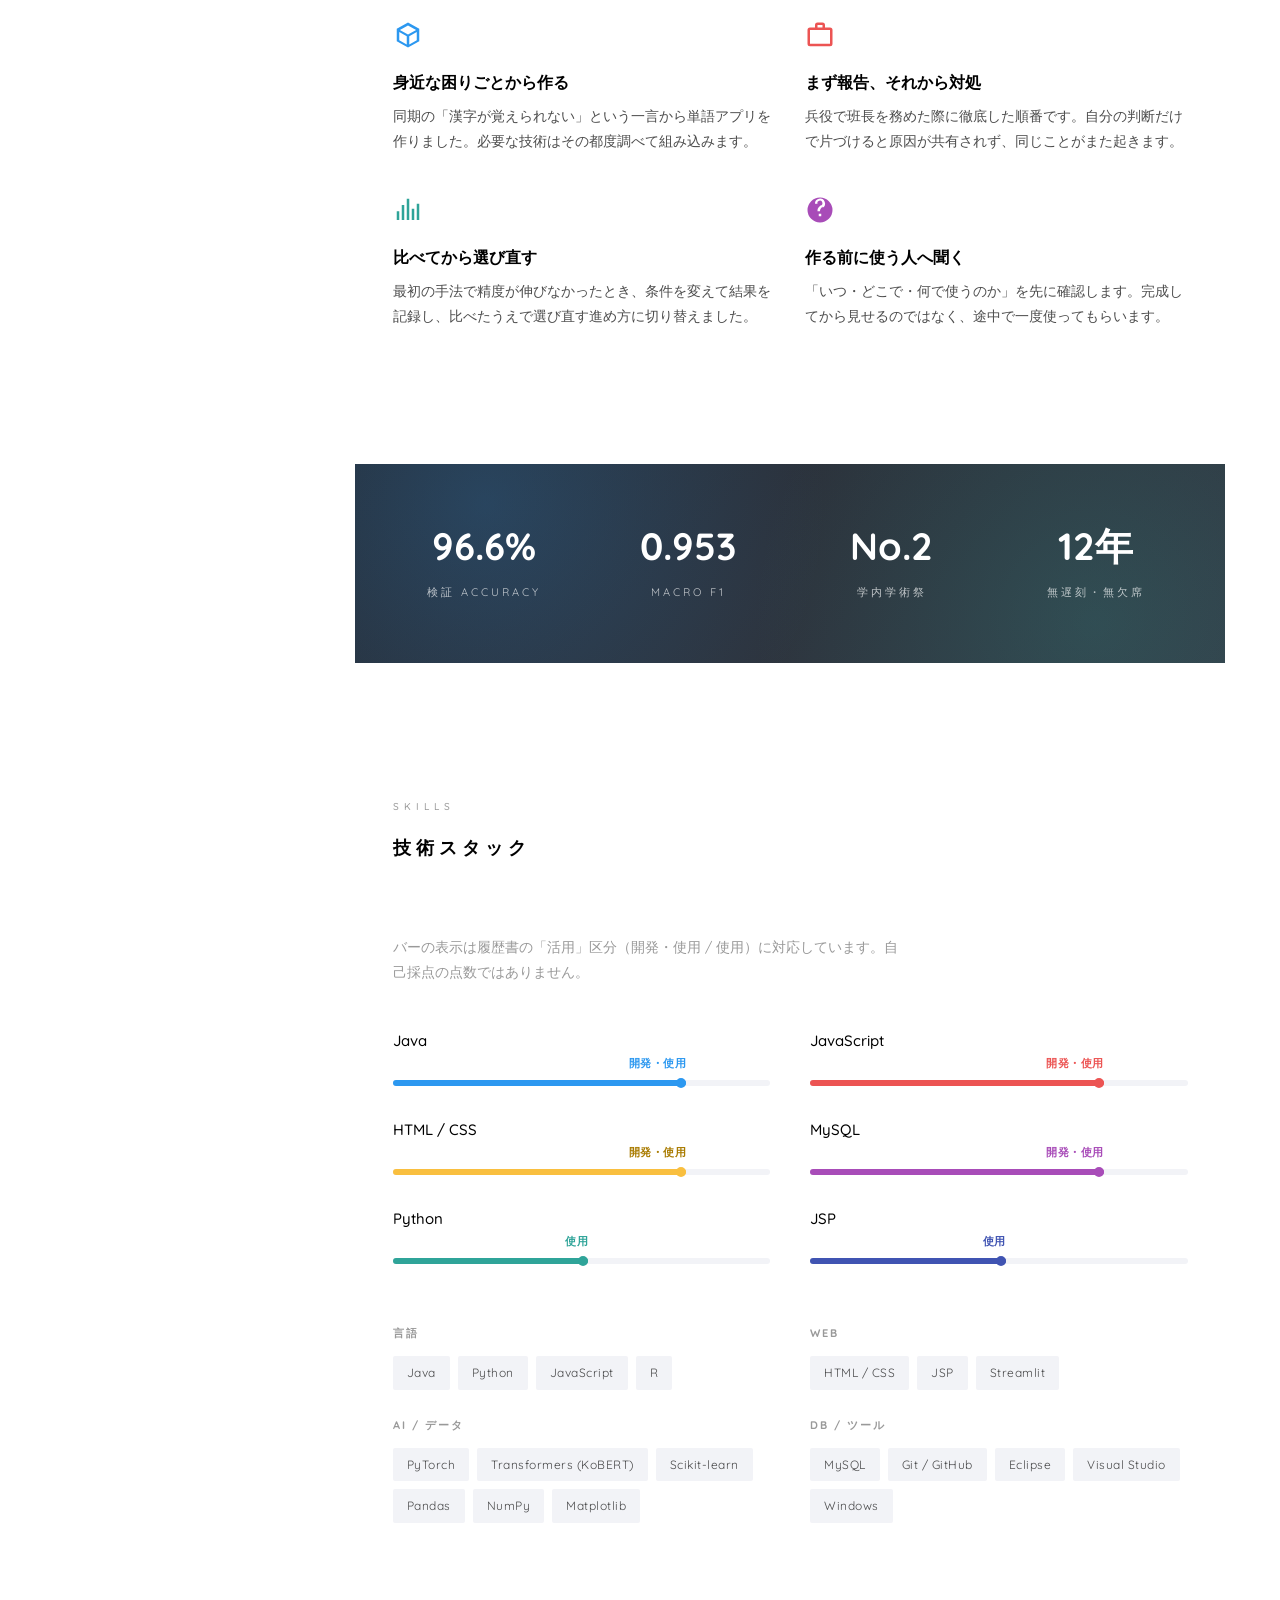
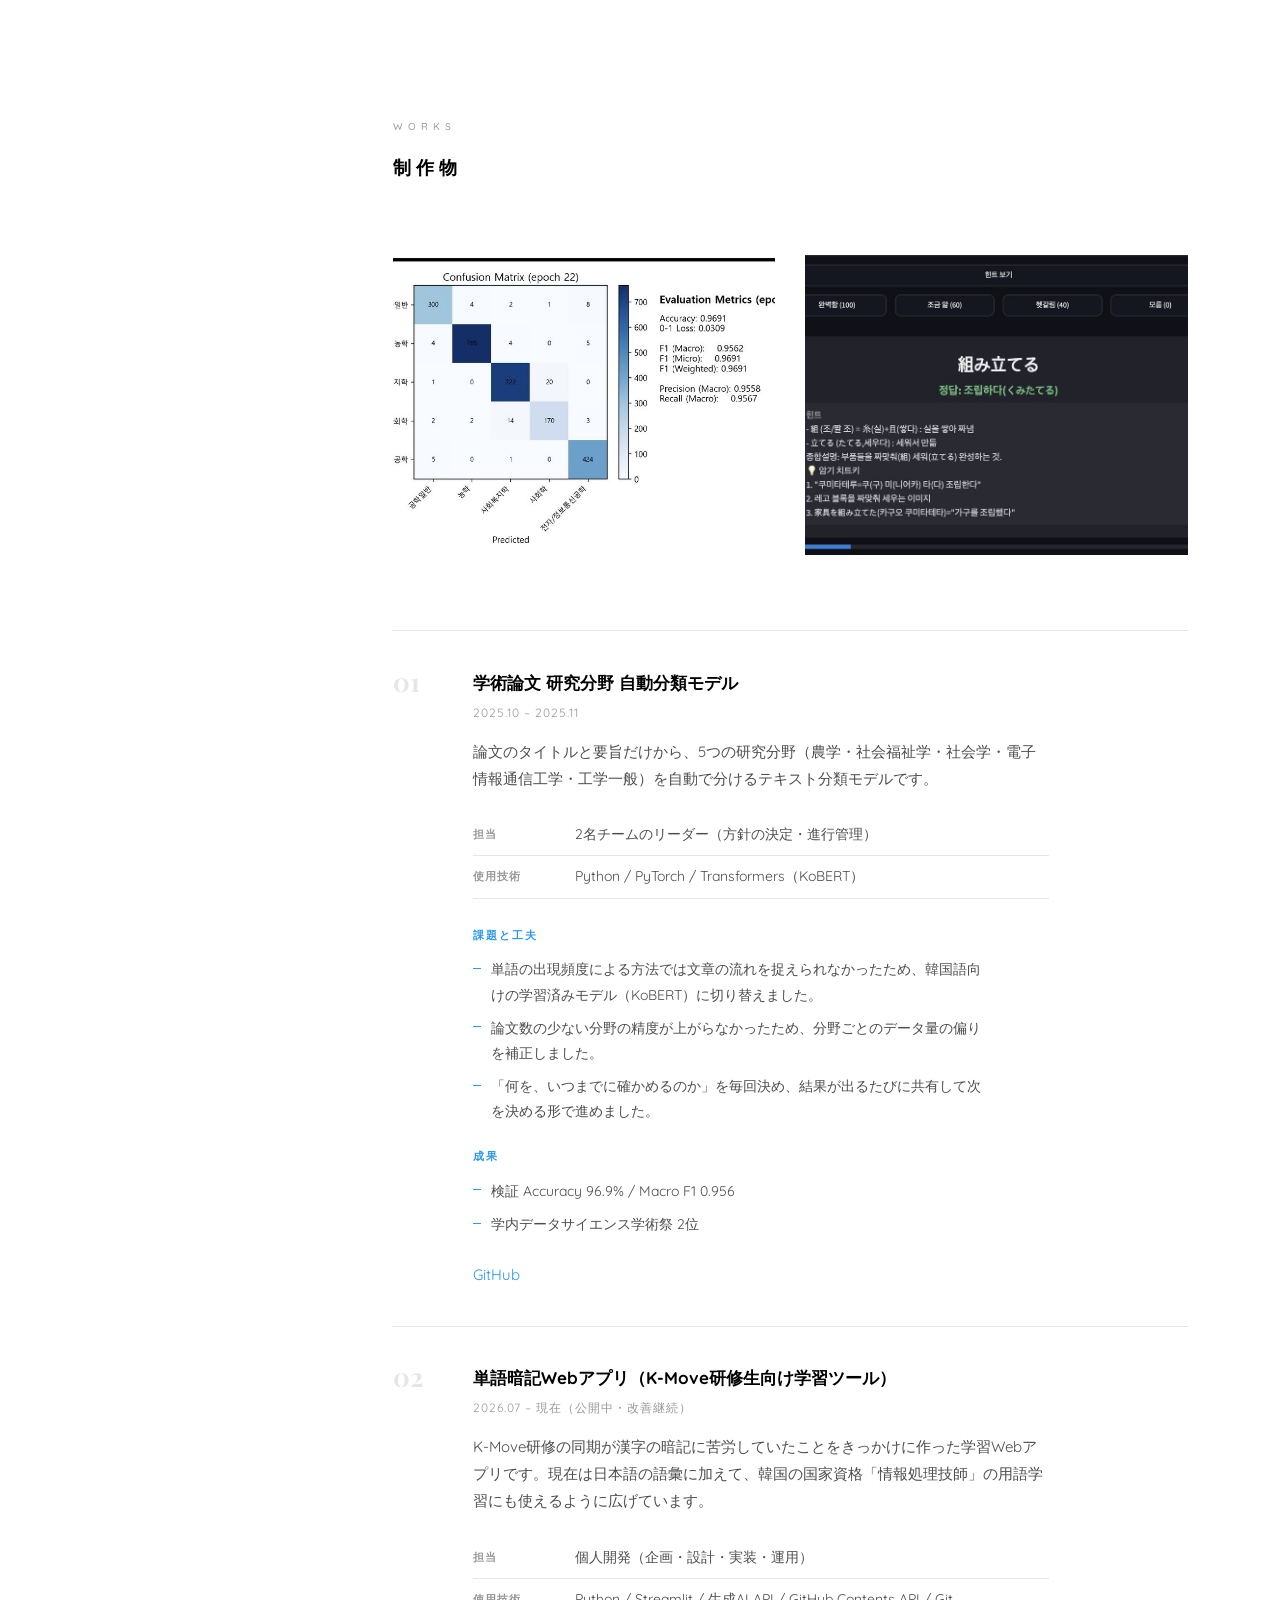
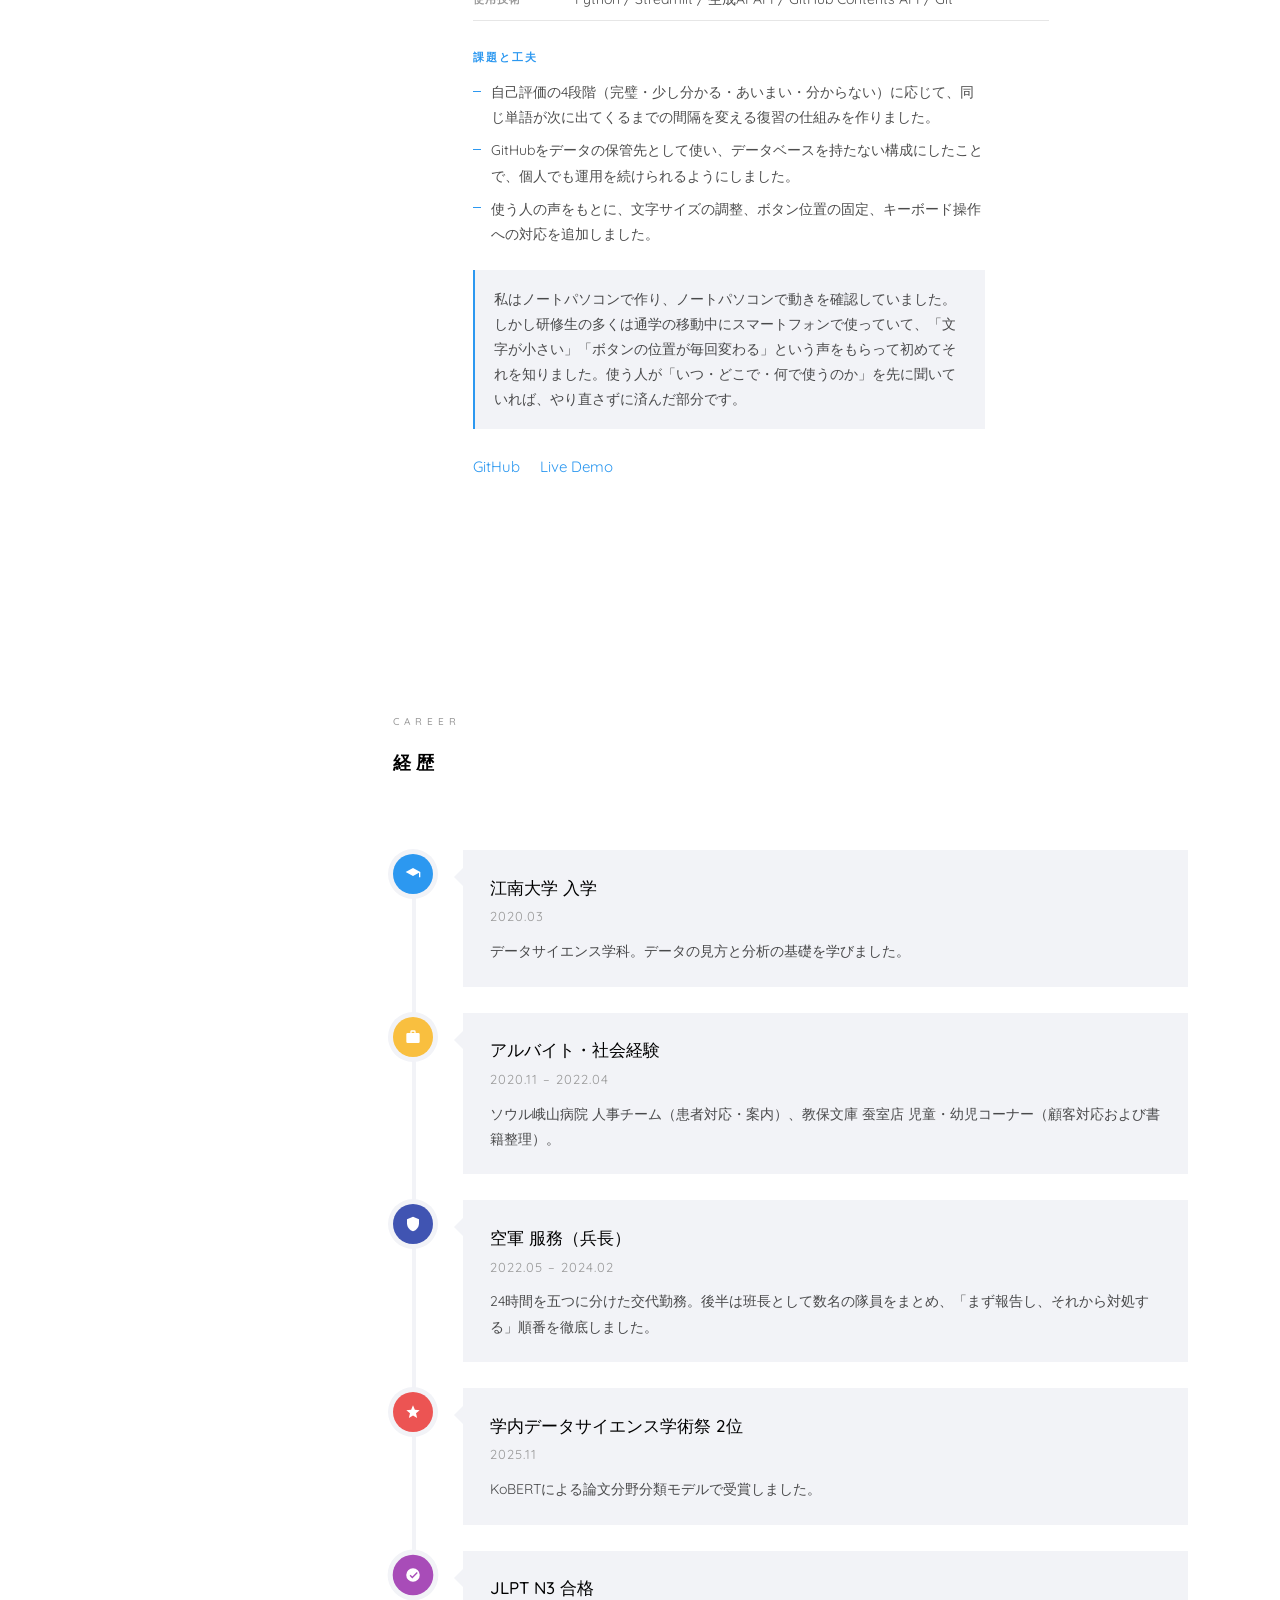
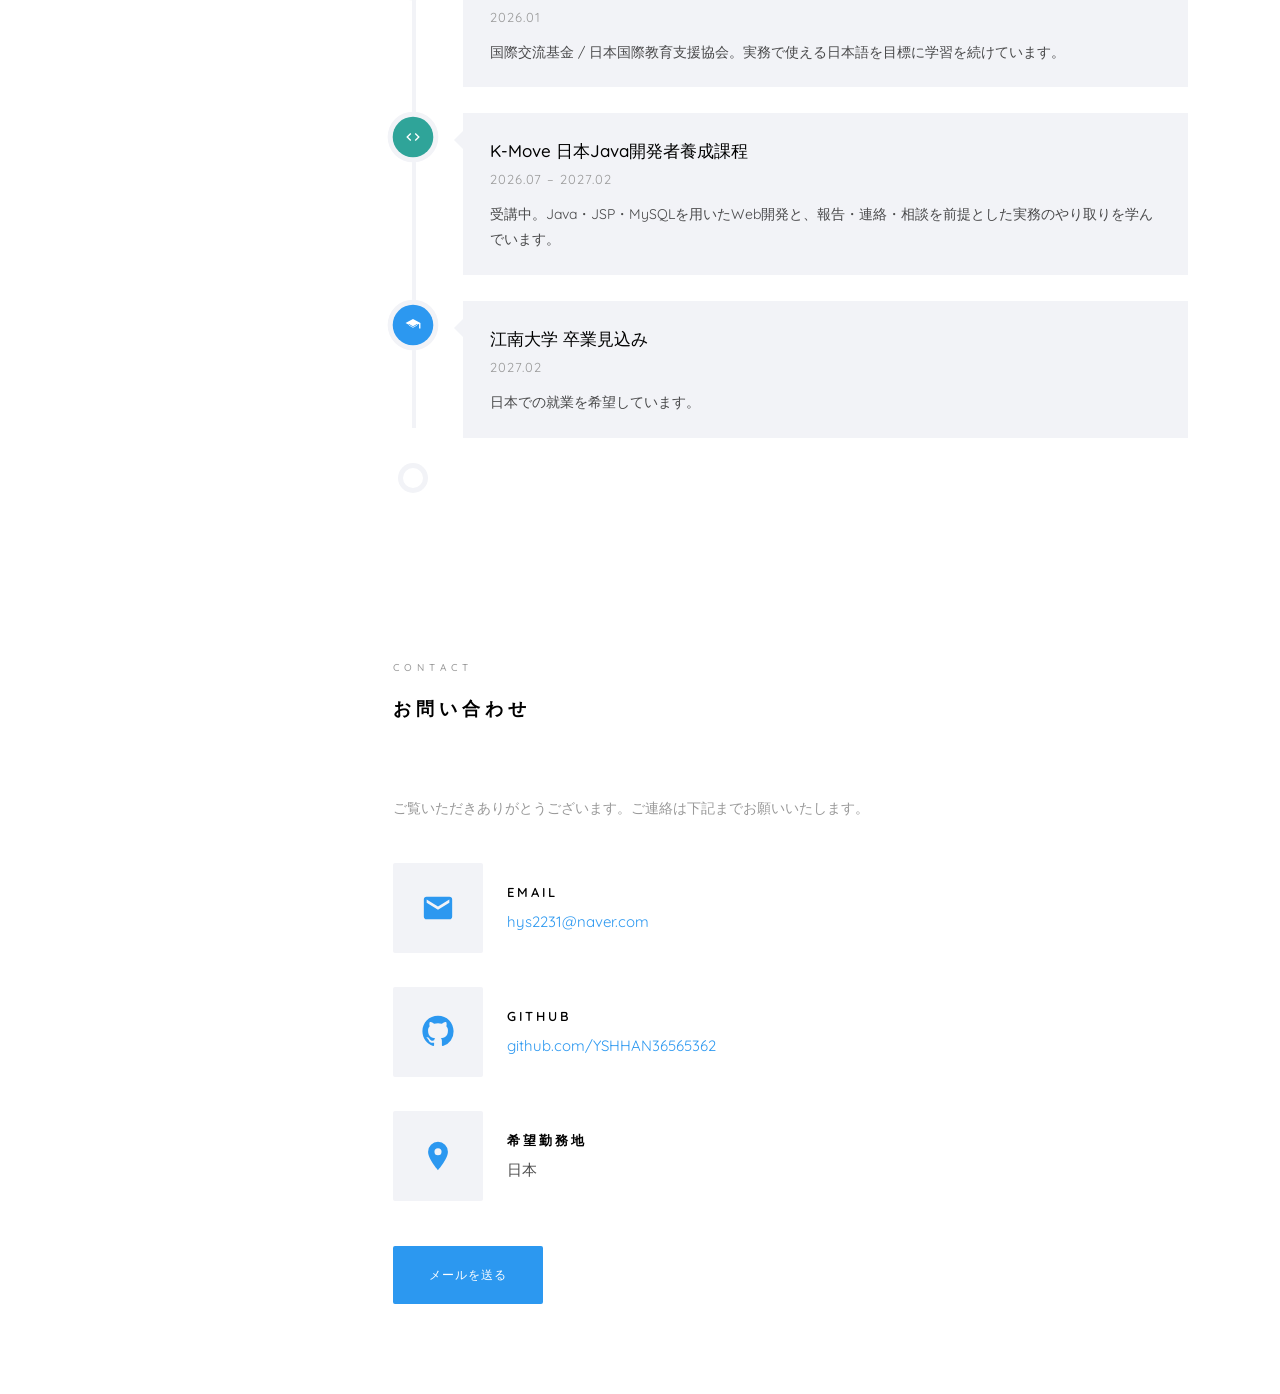
==== commit 7750c02f: "1" ====
--- a/index.html
+++ b/index.html
@@ -3,8 +3,8 @@
 <head>
 <meta charset="UTF-8" />
 <meta name="viewport" content="width=device-width, initial-scale=1.0" />
-<title>Han Yoonsu | Portfolio</title>
-<meta name="description" content="Han Yoonsu — Data Science × System Engineer. KoBERT paper classifier &amp; K-Move vocabulary app." />
+<title>ハンヨンス | Portfolio</title>
+<meta name="description" content="ハンヨンス（韓倫洙）のポートフォリオ。データサイエンス専攻・システムエンジニア志望。KoBERT論文分類モデルと単語暗記Webアプリ。" />
 
 <link rel="icon" href="data:image/svg+xml,%3Csvg xmlns='http://www.w3.org/2000/svg' viewBox='0 0 32 32'%3E%3Crect width='32' height='32' rx='6' fill='%232c98f0'/%3E%3Ctext x='16' y='22' font-family='sans-serif' font-size='14' font-weight='bold' fill='%23fff' text-anchor='middle'%3EHY%3C/text%3E%3C/svg%3E" />
 
@@ -14,13 +14,12 @@
 
 <!-- ?v= 는 캐시 무효화용입니다. style.css / script.js 를 고칠 때마다 숫자를 올리세요.
      (GitHub Pages 가 예전 CSS 를 계속 내려주는 문제를 막습니다.) -->
-<link rel="stylesheet" href="style.css?v=4" />
+<link rel="stylesheet" href="style.css?v=5" />
 </head>
 <body>
 
 <a class="skip-link" href="#main">Skip to content</a>
 
-<!-- 모바일 햄버거 버튼 -->
 <button type="button" class="nav-toggle js-nav-toggle" aria-label="Menu" aria-expanded="false">
   <span class="nav-toggle-bar"></span>
 </button>
@@ -34,9 +33,10 @@
     <div class="aside-inner">
 
       <div class="author">
-        <div class="author-img" aria-hidden="true"><span>HY</span></div>
-        <h1 class="site-logo" id="side-name">ハン・ユンス</h1>
-        <span class="position" id="side-position">Data Science &times; System Engineer</span>
+        <div class="author-img" role="img" aria-label="Profile photo"></div>
+        <h1 class="site-logo" id="side-name">ハンヨンス</h1>
+        <span class="site-sub" id="side-sub">韓倫洙 / Younsu Han</span>
+        <span class="position" id="side-position">System Engineer 志望</span>
       </div>
 
       <div class="lang-switch" role="group" aria-label="Language / 言語 / 언어">
@@ -47,12 +47,12 @@
 
       <nav id="site-nav" aria-label="Section">
         <ul>
-          <li class="active"><a href="#home"     data-nav="home"     id="nav-home">Home</a></li>
-          <li><a href="#about"    data-nav="about"    id="nav-about">About</a></li>
-          <li><a href="#skills"   data-nav="skills"   id="nav-skills">Skills</a></li>
-          <li><a href="#work"     data-nav="work"     id="nav-work">Work</a></li>
-          <li><a href="#history"  data-nav="history"  id="nav-history">History</a></li>
-          <li><a href="#contact"  data-nav="contact"  id="nav-contact">Contact</a></li>
+          <li class="active"><a href="#home"    data-nav="home"    id="nav-home">Home</a></li>
+          <li><a href="#about"   data-nav="about"   id="nav-about">About</a></li>
+          <li><a href="#skills"  data-nav="skills"  id="nav-skills">Skills</a></li>
+          <li><a href="#works"   data-nav="works"   id="nav-works">Works</a></li>
+          <li><a href="#career"  data-nav="career"  id="nav-career">Career</a></li>
+          <li><a href="#contact" data-nav="contact" id="nav-contact">Contact</a></li>
         </ul>
       </nav>
 
@@ -68,14 +68,14 @@
             <svg viewBox="0 0 24 24" width="18" height="18" aria-hidden="true"><path fill="currentColor" d="M14 3v2h3.59l-9.83 9.83 1.41 1.41L19 6.41V10h2V3h-7zM5 5h5V3H5a2 2 0 0 0-2 2v14a2 2 0 0 0 2 2h14a2 2 0 0 0 2-2v-5h-2v5H5V5z"/></svg>
           </a></li>
         </ul>
-        <p class="copyright"><small>&copy; <span id="year">2026</span> <span id="footer-name">Han Yoonsu</span></small></p>
+        <p class="copyright"><small>&copy; <span id="year">2026</span> <span id="footer-name">Younsu Han</span></small></p>
       </div>
 
     </div>
   </aside>
 
   <!-- ============================================================== -->
-  <!-- 메인 콘텐츠                                                     -->
+  <!-- 메인                                                            -->
   <!-- ============================================================== -->
   <main id="main">
 
@@ -83,13 +83,13 @@
     <section id="home" class="hero" data-section="home">
       <div class="hero-deco" aria-hidden="true"><span class="deco-circle"></span><span class="deco-dot"></span></div>
       <div class="hero-inner reveal">
-        <span class="heading-meta" id="hero-eyebrow">Hello, I'm</span>
-        <h1 id="hero-name">ハン・ユンス</h1>
+        <span class="heading-meta" id="hero-eyebrow">Portfolio</span>
+        <h1 id="hero-name">ハンヨンス</h1>
         <h2 id="hero-role">誰かの困りごとを、自分の工夫や技術で少しだけ軽くする。</h2>
-        <p class="hero-desc" id="hero-desc">システムエンジニア志望 ・ 2027年卒業予定</p>
+        <p class="hero-desc" id="hero-desc">データサイエンス専攻 ・ システムエンジニア志望 ・ 2027年2月卒業見込み</p>
         <p class="hero-cta">
-          <a href="#work" class="btn btn-primary" id="hero-cta-work">プロジェクトを見る</a>
-          <a href="#contact" class="btn btn-outline" id="hero-cta-contact">連絡する</a>
+          <a href="#works" class="btn btn-primary" id="hero-cta-works">制作物を見る</a>
+          <a href="#contact" class="btn btn-outline" id="hero-cta-contact">お問い合わせ</a>
         </p>
       </div>
     </section>
@@ -97,12 +97,24 @@
     <!-- ------------------------------------------------ About -->
     <section id="about" class="section" data-section="about">
       <div class="heading-block reveal">
-        <span class="heading-meta" id="about-meta">About Me</span>
+        <span class="heading-meta" id="about-meta">About</span>
         <h2 class="section-heading" id="about-heading">自己紹介</h2>
       </div>
 
-      <div class="about-copy reveal" id="about-bio">
-        <p>人が動きやすいように場を整える役割にやりがいを感じています。</p>
+      <div class="about-layout">
+        <div class="about-copy reveal" id="about-bio">
+          <p>—</p>
+        </div>
+
+        <dl class="profile-list reveal">
+          <div><dt id="pf-1-k">氏名</dt><dd id="pf-1-v">韓倫洙（ハンヨンス / Younsu Han）</dd></div>
+          <div><dt id="pf-2-k">生年月日</dt><dd id="pf-2-v">2001年7月21日</dd></div>
+          <div><dt id="pf-3-k">学歴</dt><dd id="pf-3-v">江南大学 データサイエンス学科（2027年2月 卒業見込み）</dd></div>
+          <div><dt id="pf-4-k">語学</dt><dd id="pf-4-v">日本語 JLPT N3（2026.01）／ 英語 中級</dd></div>
+          <div><dt id="pf-5-k">資格</dt><dd id="pf-5-v">普通自動車免許（AT限定）</dd></div>
+          <div><dt id="pf-6-k">趣味</dt><dd id="pf-6-v">音楽鑑賞、写真撮影</dd></div>
+          <div><dt id="pf-7-k">希望勤務地</dt><dd id="pf-7-v">日本</dd></div>
+        </dl>
       </div>
 
       <div class="trait-grid">
@@ -110,42 +122,40 @@
           <span class="trait-icon" aria-hidden="true">
             <svg viewBox="0 0 24 24" width="30" height="30"><path fill="currentColor" d="M12 2 3 7v10l9 5 9-5V7l-9-5zm0 2.3 6.5 3.6L12 11.5 5.5 7.9 12 4.3zM5 9.6l6 3.3v6.6l-6-3.3V9.6zm14 6.6-6 3.3v-6.6l6-3.3v6.6z"/></svg>
           </span>
-          <h3 id="trait-1">課題から出発する</h3>
-          <p id="trait-1-desc">身近な困りごとを起点に、必要な技術をその都度学んで形にします。</p>
+          <h3 id="trait-1">身近な困りごとから作る</h3>
+          <p id="trait-1-desc">—</p>
         </div>
         <div class="trait color-2 reveal">
           <span class="trait-icon" aria-hidden="true">
             <svg viewBox="0 0 24 24" width="30" height="30"><path fill="currentColor" d="M20 6h-4V4a2 2 0 0 0-2-2h-4a2 2 0 0 0-2 2v2H4a2 2 0 0 0-2 2v11a2 2 0 0 0 2 2h16a2 2 0 0 0 2-2V8a2 2 0 0 0-2-2zM10 4h4v2h-4V4zm10 15H4V8h16v11z"/></svg>
           </span>
           <h3 id="trait-2">まず報告、それから対処</h3>
-          <p id="trait-2-desc">想定外の場面ほど一人で抱えず、早く共有することを徹底します。</p>
+          <p id="trait-2-desc">—</p>
         </div>
         <div class="trait color-5 reveal">
           <span class="trait-icon" aria-hidden="true">
             <svg viewBox="0 0 24 24" width="30" height="30"><path fill="currentColor" d="M3 13h2v7H3v-7zm4-5h2v12H7V8zm4-5h2v17h-2V3zm4 8h2v9h-2v-9zm4-4h2v13h-2V7z"/></svg>
           </span>
-          <h3 id="trait-3">データで判断する</h3>
-          <p id="trait-3-desc">条件を変えて結果を記録し、比べたうえで選び直します。</p>
+          <h3 id="trait-3">比べてから選び直す</h3>
+          <p id="trait-3-desc">—</p>
         </div>
         <div class="trait color-4 reveal">
           <span class="trait-icon" aria-hidden="true">
             <svg viewBox="0 0 24 24" width="30" height="30"><path fill="currentColor" d="M12 2a10 10 0 1 0 0 20 10 10 0 0 0 0-20zm1 15h-2v-2h2v2zm1.07-7.75-.9.92C12.45 10.9 12 11.5 12 13h-2v-.5c0-1.1.45-2.1 1.17-2.83l1.24-1.26A2 2 0 1 0 10 7H8a4 4 0 1 1 6.07 3.25z"/></svg>
           </span>
-          <h3 id="trait-4">使う人に先に聞く</h3>
-          <p id="trait-4-desc">「いつ・どこで・何で使うか」を作り始める前に必ず確認します。</p>
+          <h3 id="trait-4">作る前に使う人へ聞く</h3>
+          <p id="trait-4-desc">—</p>
         </div>
       </div>
     </section>
 
     <!-- ------------------------------------------------ Counters -->
-    <!-- data-section="about" 은 내비게이션용입니다. 이 띠에는 대응하는 메뉴가 없어서,
-         값을 비워두면 이 구간을 지나는 동안 직전 메뉴가 활성인 채로 남습니다. -->
     <div class="counters" id="counters" data-section="about">
       <div class="counters-overlay" aria-hidden="true"></div>
       <div class="counters-inner">
         <div class="counter-item reveal">
           <span class="counter js-counter" data-to="96.9" data-decimals="1" data-suffix="%">96.9%</span>
-          <span class="counter-label" id="counter-1">Val Accuracy</span>
+          <span class="counter-label" id="counter-1">検証 Accuracy</span>
         </div>
         <div class="counter-item reveal">
           <span class="counter js-counter" data-to="0.956" data-decimals="3">0.956</span>
@@ -156,8 +166,8 @@
           <span class="counter-label" id="counter-3">学内学術祭</span>
         </div>
         <div class="counter-item reveal">
-          <span class="counter js-counter" data-to="5" data-decimals="0">5</span>
-          <span class="counter-label" id="counter-4">学習モード</span>
+          <span class="counter js-counter" data-to="12" data-decimals="0" data-suffix="年">12年</span>
+          <span class="counter-label" id="counter-4">無遅刻・無欠席</span>
         </div>
       </div>
     </div>
@@ -165,59 +175,72 @@
     <!-- ------------------------------------------------ Skills -->
     <section id="skills" class="section" data-section="skills">
       <div class="heading-block reveal">
-        <span class="heading-meta" id="skills-meta">My Specialty</span>
-        <h2 class="section-heading" id="skills-heading">スキル</h2>
-      </div>
+        <span class="heading-meta" id="skills-meta">Skills</span>
+        <h2 class="section-heading" id="skills-heading">技術スタック</h2>
+      </div>
+
+      <p class="section-lead reveal" id="skills-lead">—</p>
 
       <div class="skills-grid">
-        <div class="progress-wrap color-1 reveal" style="--pct:85%">
+        <div class="progress-wrap color-1 reveal" style="--pct:78%">
+          <h3>Java</h3>
+          <div class="progress"><div class="progress-bar"><span class="lv-dev">開発・使用</span></div></div>
+        </div>
+        <div class="progress-wrap color-2 reveal" style="--pct:78%">
+          <h3>JavaScript</h3>
+          <div class="progress"><div class="progress-bar"><span class="lv-dev">開発・使用</span></div></div>
+        </div>
+        <div class="progress-wrap color-3 reveal" style="--pct:78%">
+          <h3>HTML / CSS</h3>
+          <div class="progress"><div class="progress-bar"><span class="lv-dev">開発・使用</span></div></div>
+        </div>
+        <div class="progress-wrap color-4 reveal" style="--pct:78%">
+          <h3>MySQL</h3>
+          <div class="progress"><div class="progress-bar"><span class="lv-dev">開発・使用</span></div></div>
+        </div>
+        <div class="progress-wrap color-5 reveal" style="--pct:52%">
           <h3>Python</h3>
-          <div class="progress"><div class="progress-bar"><span>85%</span></div></div>
-        </div>
-        <div class="progress-wrap color-2 reveal" style="--pct:70%">
-          <h3>PyTorch / Transformers</h3>
-          <div class="progress"><div class="progress-bar"><span>70%</span></div></div>
-        </div>
-        <div class="progress-wrap color-3 reveal" style="--pct:80%">
-          <h3>Pandas / <span id="skill-analysis">データ分析</span></h3>
-          <div class="progress"><div class="progress-bar"><span>80%</span></div></div>
-        </div>
-        <div class="progress-wrap color-4 reveal" style="--pct:75%">
-          <h3>Streamlit / Web</h3>
-          <div class="progress"><div class="progress-bar"><span>75%</span></div></div>
-        </div>
-        <div class="progress-wrap color-5 reveal" style="--pct:70%">
-          <h3>Git / GitHub API</h3>
-          <div class="progress"><div class="progress-bar"><span>70%</span></div></div>
-        </div>
-        <div class="progress-wrap color-6 reveal" style="--pct:60%">
-          <h3>SQL</h3>
-          <div class="progress"><div class="progress-bar"><span>60%</span></div></div>
-        </div>
-      </div>
-
-      <div class="tag-row reveal">
-        <span>Python</span><span>PyTorch</span><span>Transformers / KoBERT</span>
-        <span>Scikit-learn</span><span>Pandas</span><span>NumPy</span>
-        <span>Matplotlib</span><span>Streamlit</span><span>GitHub REST API</span>
-        <span>Git</span><span>JavaScript</span><span>HTML / CSS</span>
-      </div>
-    </section>
-
-    <!-- ------------------------------------------------ Work -->
-    <section id="work" class="section" data-section="work">
+          <div class="progress"><div class="progress-bar"><span class="lv-use">使用</span></div></div>
+        </div>
+        <div class="progress-wrap color-6 reveal" style="--pct:52%">
+          <h3>JSP</h3>
+          <div class="progress"><div class="progress-bar"><span class="lv-use">使用</span></div></div>
+        </div>
+      </div>
+
+      <div class="skill-cats reveal">
+        <div class="skill-cat">
+          <h4 id="sc-1">言語</h4>
+          <div class="tag-row"><span>Java</span><span>Python</span><span>JavaScript</span><span>R</span></div>
+        </div>
+        <div class="skill-cat">
+          <h4 id="sc-2">Web</h4>
+          <div class="tag-row"><span>HTML / CSS</span><span>JSP</span><span>Streamlit</span></div>
+        </div>
+        <div class="skill-cat">
+          <h4 id="sc-3">AI / データ</h4>
+          <div class="tag-row"><span>PyTorch</span><span>Transformers (KoBERT)</span><span>Scikit-learn</span><span>Pandas</span><span>NumPy</span><span>Matplotlib</span></div>
+        </div>
+        <div class="skill-cat">
+          <h4 id="sc-4">DB / ツール</h4>
+          <div class="tag-row"><span>MySQL</span><span>Git / GitHub</span><span>Eclipse</span><span>Visual Studio</span><span>Windows</span></div>
+        </div>
+      </div>
+    </section>
+
+    <!-- ------------------------------------------------ Works -->
+    <section id="works" class="section" data-section="works">
       <div class="heading-block reveal">
-        <span class="heading-meta" id="work-meta">My Work</span>
-        <h2 class="section-heading" id="work-heading">プロジェクト</h2>
+        <span class="heading-meta" id="works-meta">Works</span>
+        <h2 class="section-heading" id="works-heading">制作物</h2>
       </div>
 
       <div class="work-grid">
-
         <article class="project reveal" style="background-image:url(images/project-kobert.jpg)">
           <div class="project-desc">
             <div class="project-con">
               <span class="project-no">01</span>
-              <h3 id="p1-title">学術論文 研究分野自動分類モデル</h3>
+              <h3 id="p1-title">学術論文 研究分野 自動分類モデル</h3>
               <span class="project-period" id="p1-period">2025.10 – 2025.11</span>
               <p id="p1-tag">KoBERT ・ PyTorch ・ Accuracy 96.9%</p>
               <span class="project-links">
@@ -231,9 +254,9 @@
           <div class="project-desc">
             <div class="project-con">
               <span class="project-no">02</span>
-              <h3 id="p2-title">KMOVE単語アプリ</h3>
-              <span class="project-period" id="p2-period">2026</span>
-              <p id="p2-tag">Streamlit ・ GitHub Contents API ・ 忘却曲線</p>
+              <h3 id="p2-title">単語暗記Webアプリ</h3>
+              <span class="project-period" id="p2-period">2026.07 – 現在</span>
+              <p id="p2-tag">Streamlit ・ 生成AI API ・ GitHub Contents API</p>
               <span class="project-links">
                 <a href="https://github.com/YSHHAN36565362/word_test" target="_blank" rel="noopener" id="p2-link">GitHub</a>
                 <a href="https://kmove13wordtest.streamlit.app/" target="_blank" rel="noopener" id="p2-link-demo">Live Demo</a>
@@ -241,37 +264,64 @@
             </div>
           </div>
         </article>
-
-      </div>
-
-      <!-- 프로젝트 상세 -->
-      <div class="detail reveal">
+      </div>
+
+      <!-- 프로젝트 상세 01 -->
+      <article class="detail reveal">
         <span class="detail-no">01</span>
         <div class="detail-body">
-          <h3 id="d1-title">学術論文 研究分野自動分類モデル</h3>
-          <p class="detail-meta" id="d1-meta">2025.10 – 2025.11 ・ 2人チーム（リーダー）</p>
-          <p id="d1-desc">論文タイトルと要旨だけで5つの研究分野を自動分類するKoBERTベースのモデル。</p>
+          <h3 id="d1-title">学術論文 研究分野 自動分類モデル</h3>
+          <p class="detail-meta" id="d1-meta">2025.10 – 2025.11</p>
+          <p id="d1-desc">—</p>
+
+          <dl class="spec">
+            <div><dt id="d1-k-role">担当</dt><dd id="d1-v-role">—</dd></div>
+            <div><dt id="d1-k-tech">使用技術</dt><dd id="d1-v-tech">Python / PyTorch / Transformers（KoBERT）</dd></div>
+          </dl>
+
+          <h4 class="detail-sub" id="d1-h-work">課題と工夫</h4>
           <ul id="d1-list"><li>—</li></ul>
-        </div>
-      </div>
-
-      <div class="detail reveal">
+
+          <h4 class="detail-sub" id="d1-h-result">成果</h4>
+          <ul id="d1-result"><li>—</li></ul>
+
+          <p class="detail-links">
+            <a class="link-arrow" href="https://github.com/YSHHAN36565362/univ-data-science-portfolio/tree/main/2025-2/kobert-paper-classifier" target="_blank" rel="noopener" id="d1-link">GitHub</a>
+          </p>
+        </div>
+      </article>
+
+      <!-- 프로젝트 상세 02 -->
+      <article class="detail reveal">
         <span class="detail-no">02</span>
         <div class="detail-body">
-          <h3 id="d2-title">KMOVE単語アプリ — 忘却曲線ベースの暗記Webアプリ</h3>
-          <p class="detail-meta" id="d2-meta">2026 ・ 個人プロジェクト（実利用中）</p>
-          <p id="d2-desc">K-Move研修の同期が漢字暗記に苦労している姿を見て作ったStreamlitアプリ。</p>
+          <h3 id="d2-title">単語暗記Webアプリ（K-Move研修生向け学習ツール）</h3>
+          <p class="detail-meta" id="d2-meta">2026.07 – 現在（公開中・改善継続）</p>
+          <p id="d2-desc">—</p>
+
+          <dl class="spec">
+            <div><dt id="d2-k-role">担当</dt><dd id="d2-v-role">—</dd></div>
+            <div><dt id="d2-k-tech">使用技術</dt><dd id="d2-v-tech">Python / Streamlit / 生成AI API / GitHub Contents API / Git</dd></div>
+          </dl>
+
+          <h4 class="detail-sub" id="d2-h-work">課題と工夫</h4>
           <ul id="d2-list"><li>—</li></ul>
+
           <p class="detail-note" id="d2-note">—</p>
-        </div>
-      </div>
-    </section>
-
-    <!-- ------------------------------------------------ History -->
-    <section id="history" class="section" data-section="history">
+
+          <p class="detail-links">
+            <a class="link-arrow" href="https://github.com/YSHHAN36565362/word_test" target="_blank" rel="noopener" id="d2-link">GitHub</a>
+            <a class="link-arrow" href="https://kmove13wordtest.streamlit.app/" target="_blank" rel="noopener" id="d2-link-demo">Live Demo</a>
+          </p>
+        </div>
+      </article>
+    </section>
+
+    <!-- ------------------------------------------------ Career -->
+    <section id="career" class="section" data-section="career">
       <div class="heading-block reveal">
-        <span class="heading-meta" id="history-meta">Education &amp; Experience</span>
-        <h2 class="section-heading" id="history-heading">これまで</h2>
+        <span class="heading-meta" id="career-meta">Career</span>
+        <h2 class="section-heading" id="career-heading">経歴</h2>
       </div>
 
       <div class="timeline">
@@ -280,9 +330,20 @@
             <svg viewBox="0 0 24 24" width="16" height="16"><path fill="currentColor" d="M12 3 1 9l11 6 9-4.91V17h2V9L12 3z"/></svg>
           </div>
           <div class="timeline-label">
-            <h3 id="t1-title">江南大学校 入学</h3>
+            <h3 id="t1-title">江南大学 入学</h3>
             <span id="t1-date">2020.03</span>
-            <p id="t1-desc">人工知能融合工学部 データサイエンス専攻</p>
+            <p id="t1-desc">—</p>
+          </div>
+        </article>
+
+        <article class="timeline-entry reveal">
+          <div class="timeline-icon color-3" aria-hidden="true">
+            <svg viewBox="0 0 24 24" width="16" height="16"><path fill="currentColor" d="M20 6h-4V4a2 2 0 0 0-2-2h-4a2 2 0 0 0-2 2v2H4a2 2 0 0 0-2 2v11a2 2 0 0 0 2 2h16a2 2 0 0 0 2-2V8a2 2 0 0 0-2-2zM10 4h4v2h-4V4z"/></svg>
+          </div>
+          <div class="timeline-label">
+            <h3 id="t2-title">アルバイト・社会経験</h3>
+            <span id="t2-date">2020.11 – 2022.04</span>
+            <p id="t2-desc">—</p>
           </div>
         </article>
 
@@ -291,9 +352,9 @@
             <svg viewBox="0 0 24 24" width="16" height="16"><path fill="currentColor" d="M12 1 3 5v6c0 5.55 3.84 10.74 9 12 5.16-1.26 9-6.45 9-12V5l-9-4z"/></svg>
           </div>
           <div class="timeline-label">
-            <h3 id="t2-title">空軍 服務</h3>
-            <span id="t2-date">2022.05 – 2024.02</span>
-            <p id="t2-desc">24時間5交代勤務。後半は班長として数名の隊員をまとめました。</p>
+            <h3 id="t3-title">空軍 服務（兵長）</h3>
+            <span id="t3-date">2022.05 – 2024.02</span>
+            <p id="t3-desc">—</p>
           </div>
         </article>
 
@@ -302,31 +363,42 @@
             <svg viewBox="0 0 24 24" width="16" height="16"><path fill="currentColor" d="M12 17.27 18.18 21l-1.64-7.03L22 9.24l-7.19-.61L12 2 9.19 8.63 2 9.24l5.46 4.73L5.82 21z"/></svg>
           </div>
           <div class="timeline-label">
-            <h3 id="t3-title">学内データサイエンス学術祭 2位</h3>
-            <span id="t3-date">2025.11</span>
-            <p id="t3-desc">KoBERTによる論文分野分類モデルで優秀賞。同月にGoogle Analytics（GA4）修了。</p>
+            <h3 id="t4-title">学内データサイエンス学術祭 2位</h3>
+            <span id="t4-date">2025.11</span>
+            <p id="t4-desc">—</p>
+          </div>
+        </article>
+
+        <article class="timeline-entry reveal">
+          <div class="timeline-icon color-4" aria-hidden="true">
+            <svg viewBox="0 0 24 24" width="16" height="16"><path fill="currentColor" d="M12 2a10 10 0 1 0 0 20 10 10 0 0 0 0-20zm-1 15-4-4 1.41-1.41L11 14.17l6.59-6.59L19 9l-8 8z"/></svg>
+          </div>
+          <div class="timeline-label">
+            <h3 id="t5-title">JLPT N3 合格</h3>
+            <span id="t5-date">2026.01</span>
+            <p id="t5-desc">—</p>
           </div>
         </article>
 
         <article class="timeline-entry reveal">
           <div class="timeline-icon color-5" aria-hidden="true">
-            <svg viewBox="0 0 24 24" width="16" height="16"><path fill="currentColor" d="M20 6h-4V4a2 2 0 0 0-2-2h-4a2 2 0 0 0-2 2v2H4a2 2 0 0 0-2 2v11a2 2 0 0 0 2 2h16a2 2 0 0 0 2-2V8a2 2 0 0 0-2-2zM10 4h4v2h-4V4z"/></svg>
-          </div>
-          <div class="timeline-label">
-            <h3 id="t4-title">K-Move 日本Java専門家育成課程</h3>
-            <span id="t4-date">2026</span>
-            <p id="t4-desc">受講中。同期の困りごとをきっかけに単語アプリを開発し、現在も改善を続けています。</p>
-          </div>
-        </article>
-
-        <article class="timeline-entry reveal">
-          <div class="timeline-icon color-3" aria-hidden="true">
+            <svg viewBox="0 0 24 24" width="16" height="16"><path fill="currentColor" d="M9.4 16.6 4.8 12l4.6-4.6L8 6l-6 6 6 6 1.4-1.4zm5.2 0 4.6-4.6-4.6-4.6L16 6l6 6-6 6-1.4-1.4z"/></svg>
+          </div>
+          <div class="timeline-label">
+            <h3 id="t6-title">K-Move 日本Java開発者養成課程</h3>
+            <span id="t6-date">2026.07 – 2027.02</span>
+            <p id="t6-desc">—</p>
+          </div>
+        </article>
+
+        <article class="timeline-entry reveal">
+          <div class="timeline-icon color-1" aria-hidden="true">
             <svg viewBox="0 0 24 24" width="16" height="16"><path fill="currentColor" d="M12 3 1 9l11 6 9-4.91V17h2V9L12 3zm0 13-6-3.27v-2.36L12 14l6-3.63v2.36L12 16z"/></svg>
           </div>
           <div class="timeline-label">
-            <h3 id="t5-title">卒業予定</h3>
-            <span id="t5-date">2027.02</span>
-            <p id="t5-desc">データの視点を強みに持つシステムエンジニアを目指しています。</p>
+            <h3 id="t7-title">江南大学 卒業見込み</h3>
+            <span id="t7-date">2027.02</span>
+            <p id="t7-desc">—</p>
           </div>
         </article>
 
@@ -339,9 +411,11 @@
     <!-- ------------------------------------------------ Contact -->
     <section id="contact" class="section section-last" data-section="contact">
       <div class="heading-block reveal">
-        <span class="heading-meta" id="contact-meta">Get in Touch</span>
+        <span class="heading-meta" id="contact-meta">Contact</span>
         <h2 class="section-heading" id="contact-heading">お問い合わせ</h2>
       </div>
+
+      <p class="section-lead reveal" id="contact-lead">—</p>
 
       <div class="contact-grid">
         <div class="feature reveal">
@@ -369,8 +443,8 @@
             <svg viewBox="0 0 24 24" width="34" height="34"><path fill="currentColor" d="M12 2a7 7 0 0 0-7 7c0 5.25 7 13 7 13s7-7.75 7-13a7 7 0 0 0-7-7zm0 9.5A2.5 2.5 0 1 1 12 6.5a2.5 2.5 0 0 1 0 5z"/></svg>
           </div>
           <div class="feature-text">
-            <h3 id="feature-3-label">Location</h3>
-            <p id="feature-3-value">韓国・ソウル（日本就業希望）</p>
+            <h3 id="feature-3-label">希望勤務地</h3>
+            <p id="feature-3-value">日本</p>
           </div>
         </div>
       </div>
@@ -383,7 +457,10 @@
   </main>
 </div>
 
-<!-- 외부 라이브러리는 사용하지 않습니다. 자세한 이유는 DESIGN.md 참고. -->
-<script src="script.js?v=4"></script>
+<!-- anime.js v4.5.0 — CDN 이 아니라 저장소에 직접 포함(vendored)했습니다.
+     외부 CDN 을 쓰다가 페이지 전체가 죽은 적이 있어서입니다. (DESIGN.md 7절)
+     이 파일이 없어도 사이트는 100% 동작합니다. 애니메이션 연출만 빠집니다. -->
+<script src="anime.min.js?v=5"></script>
+<script src="script.js?v=5"></script>
 </body>
 </html>
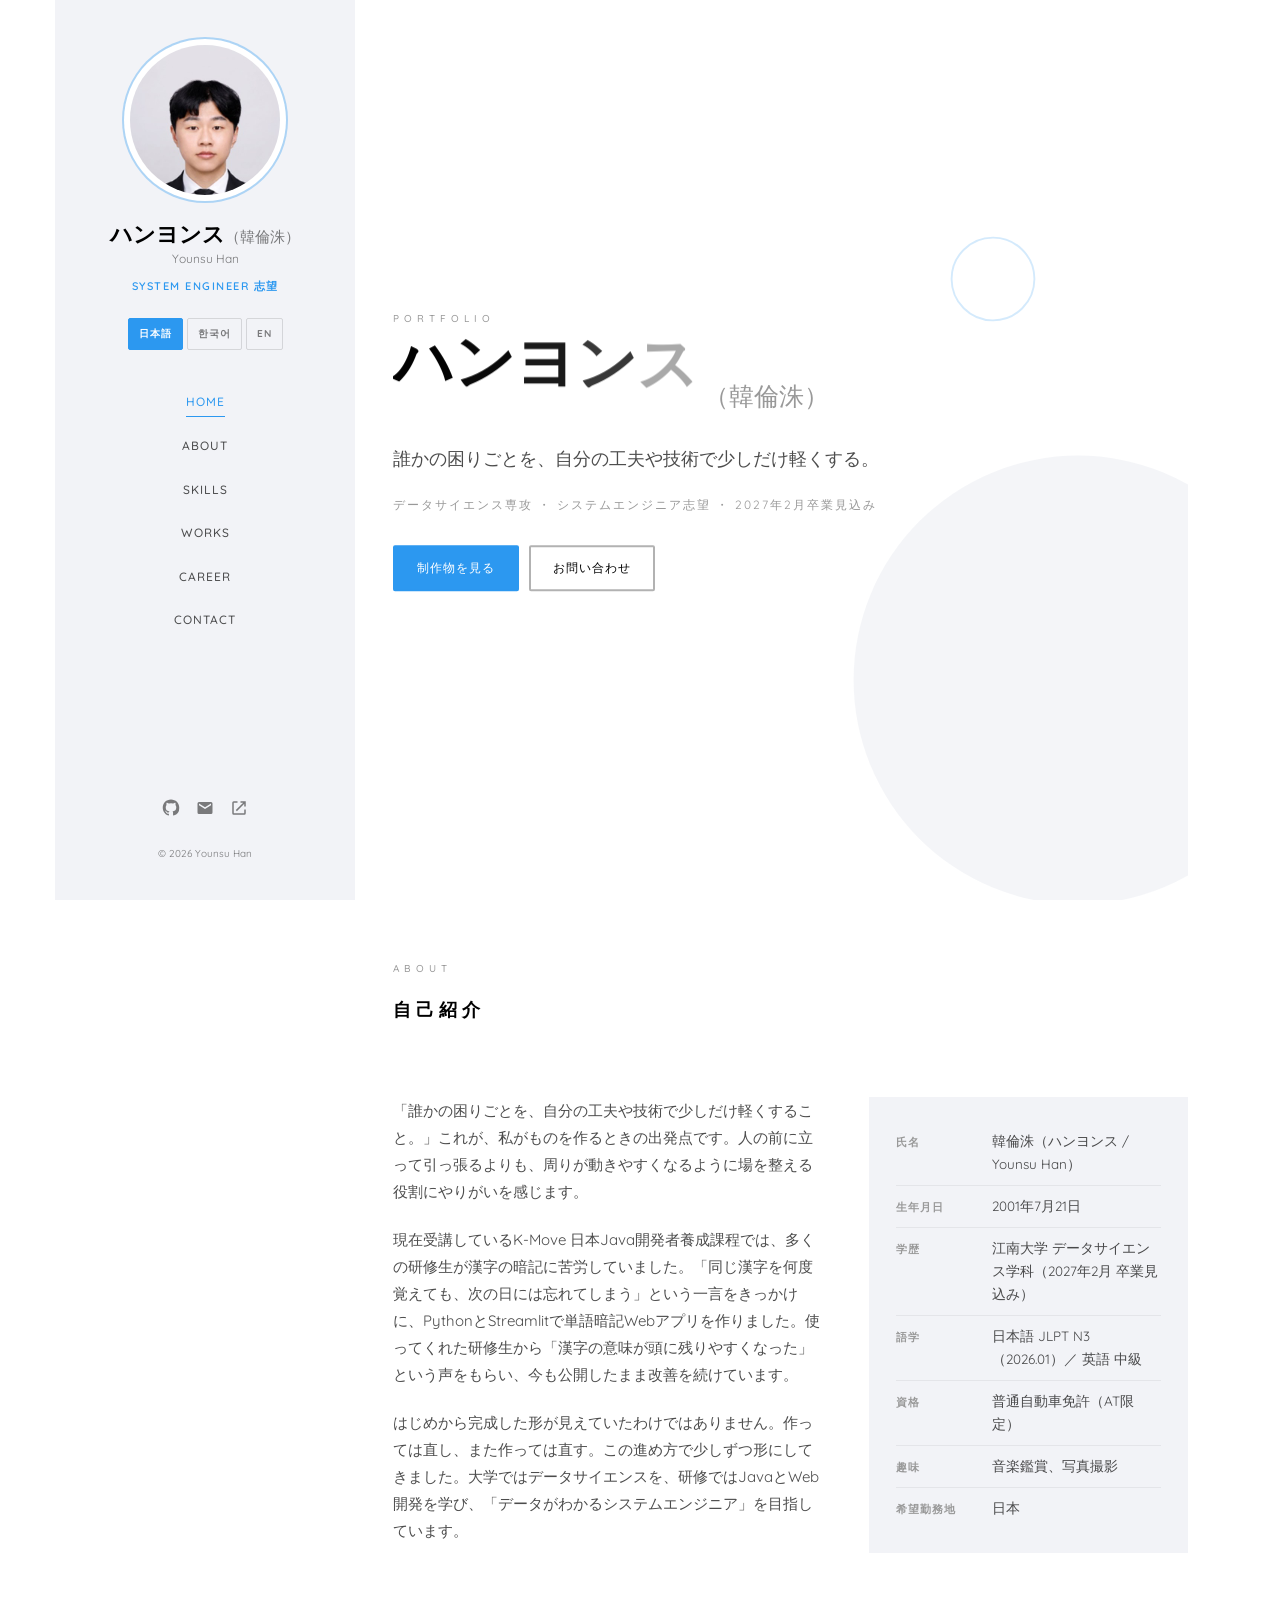
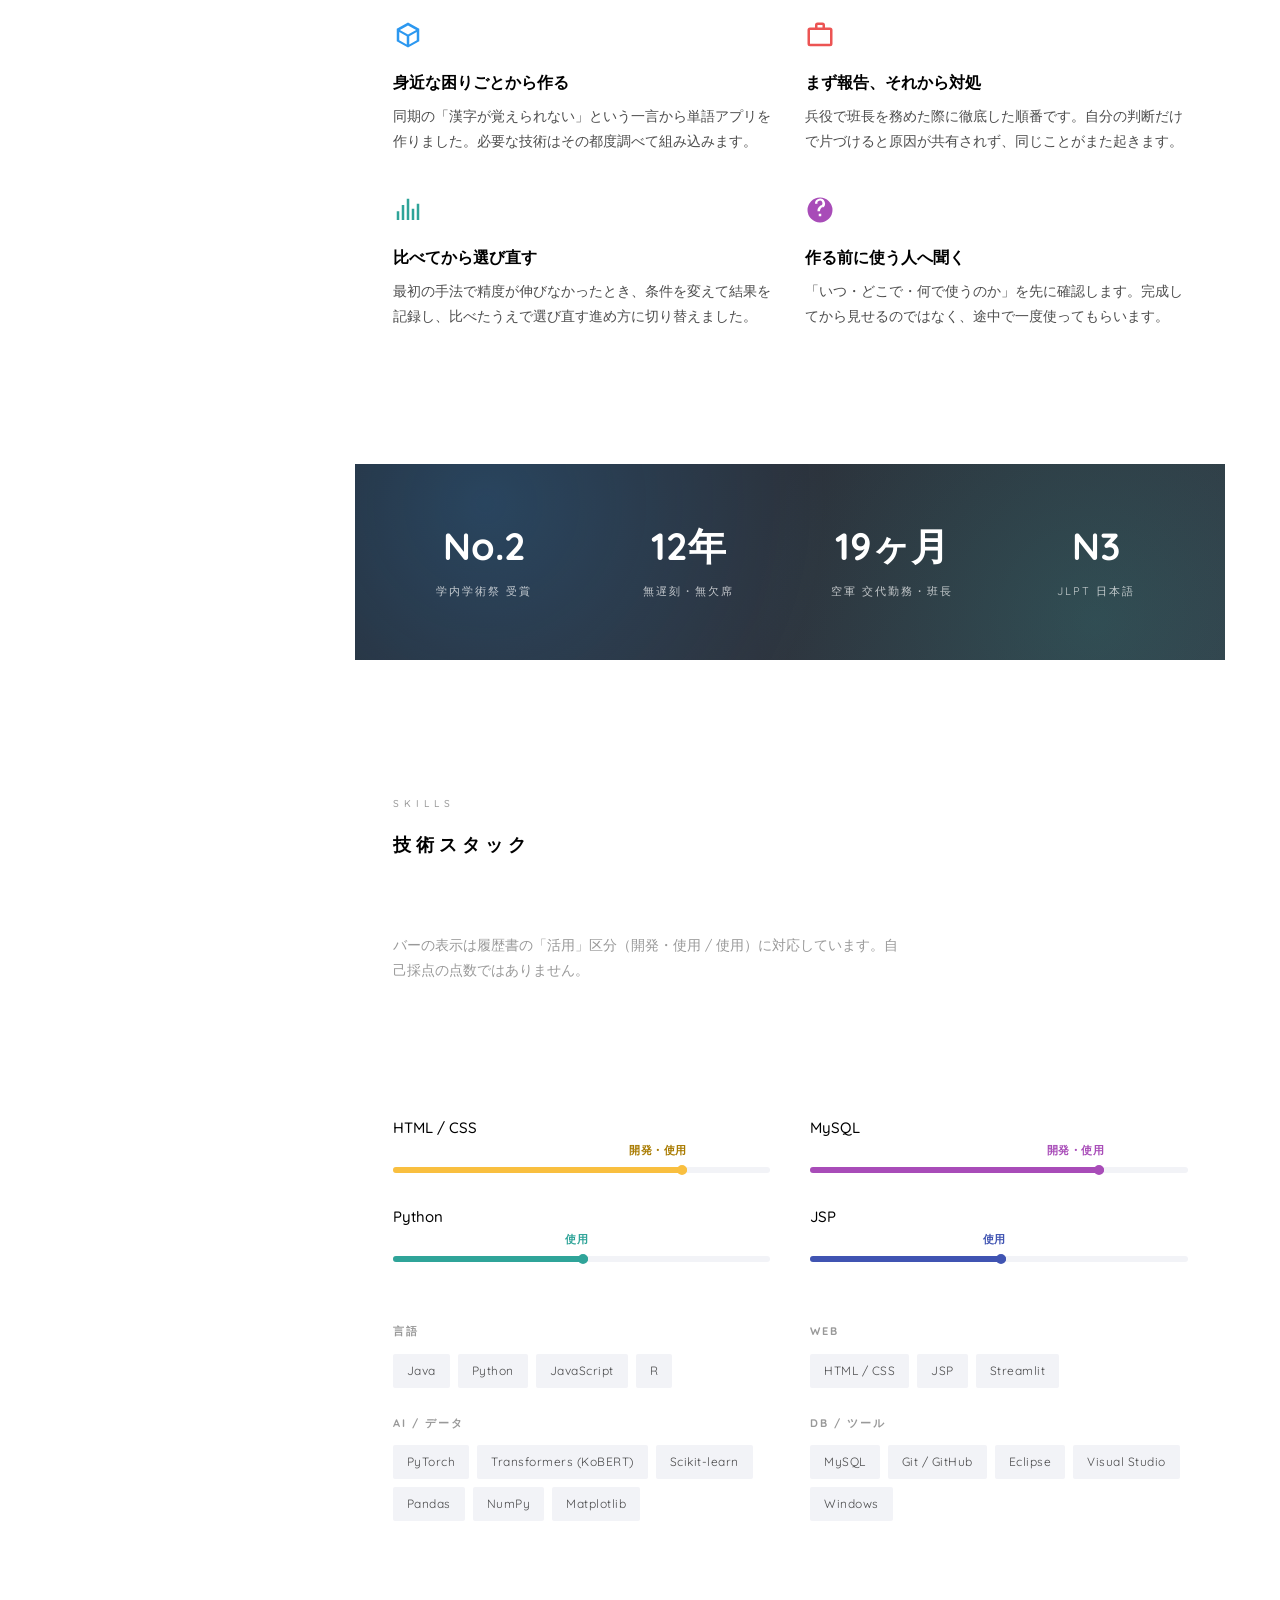
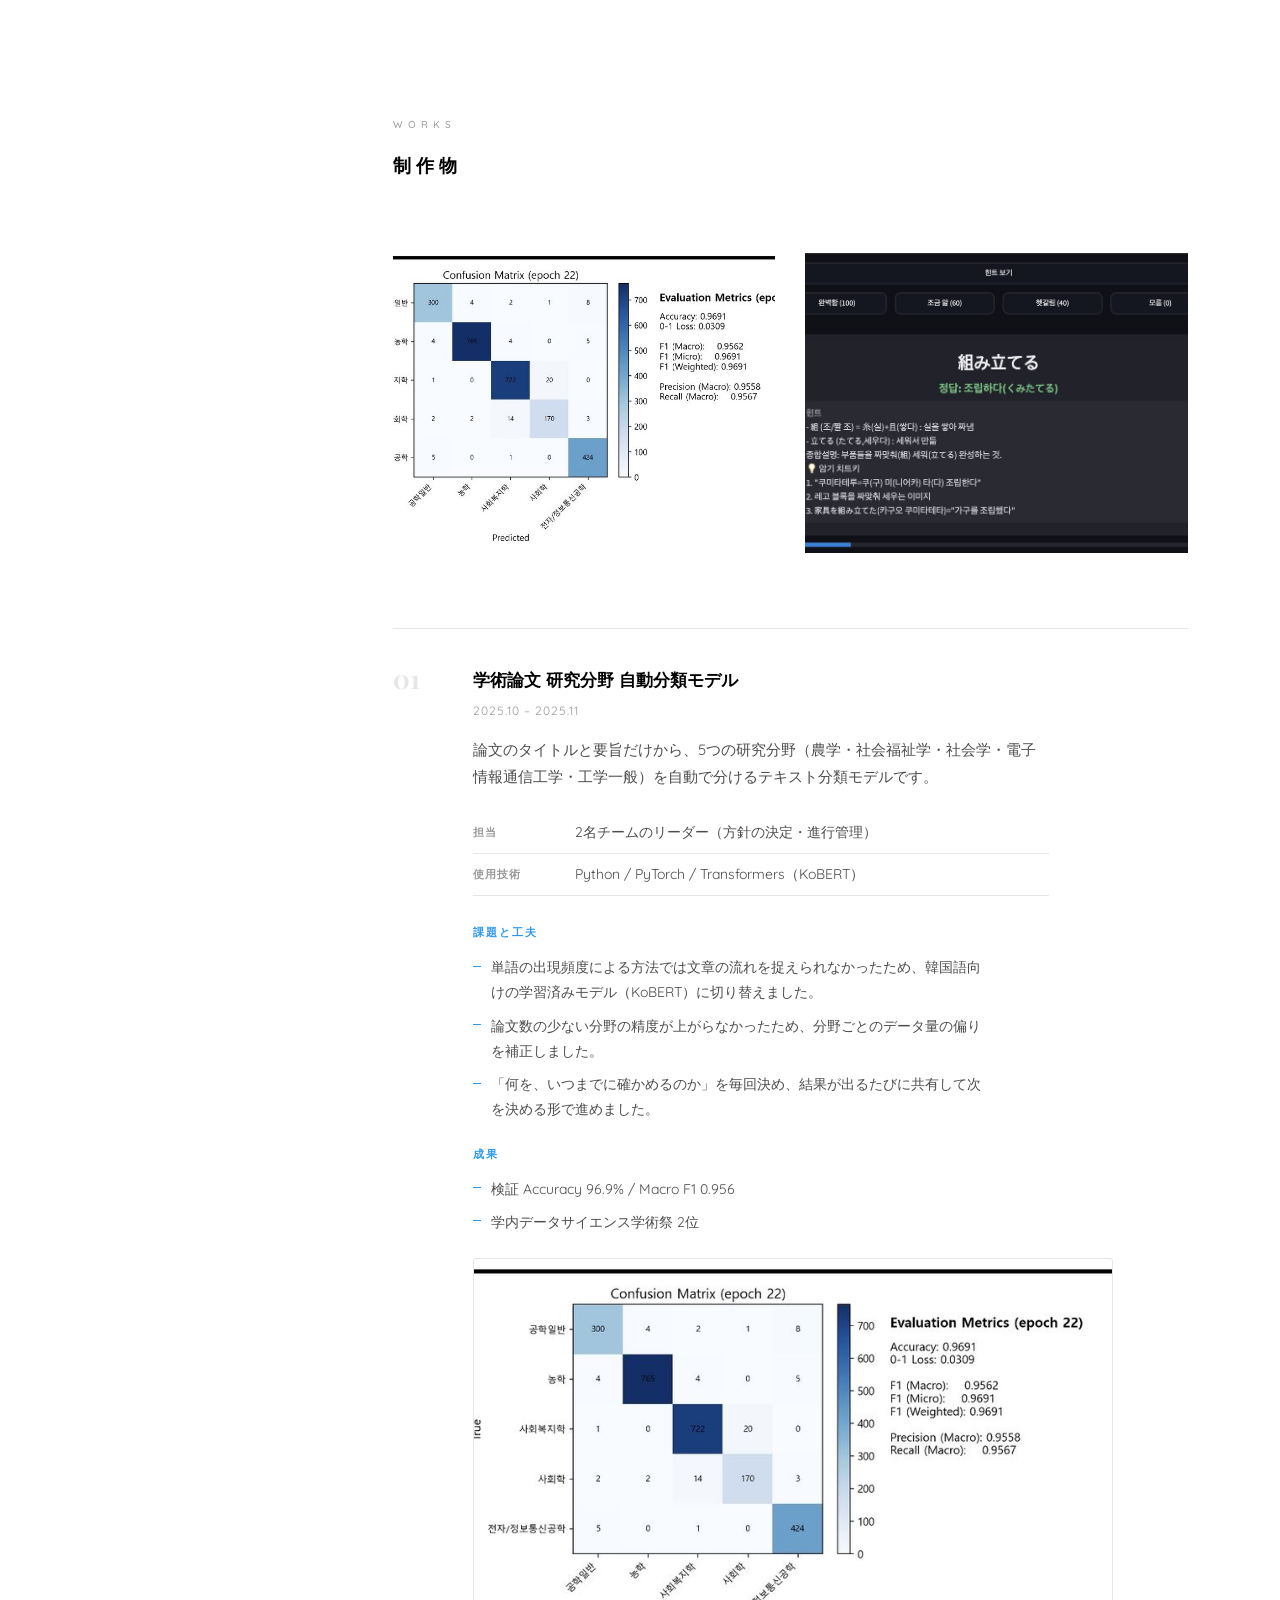
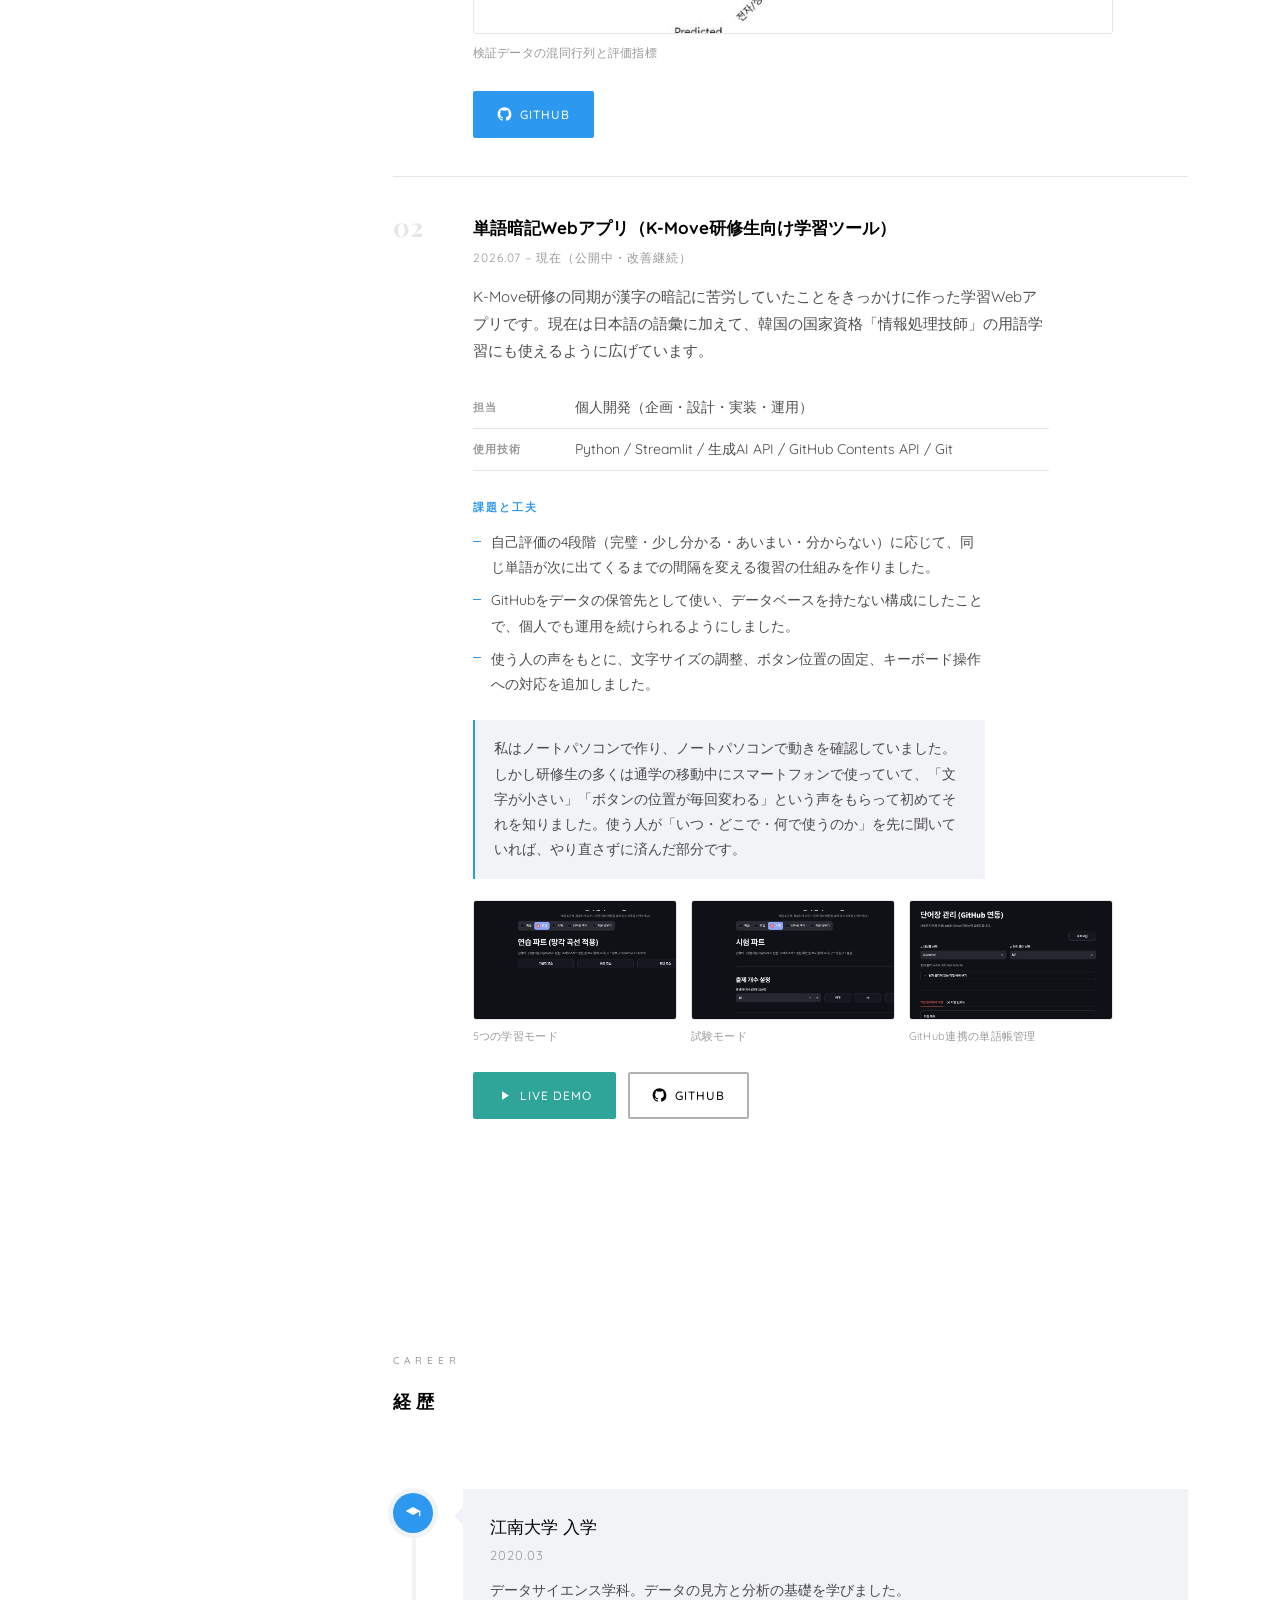
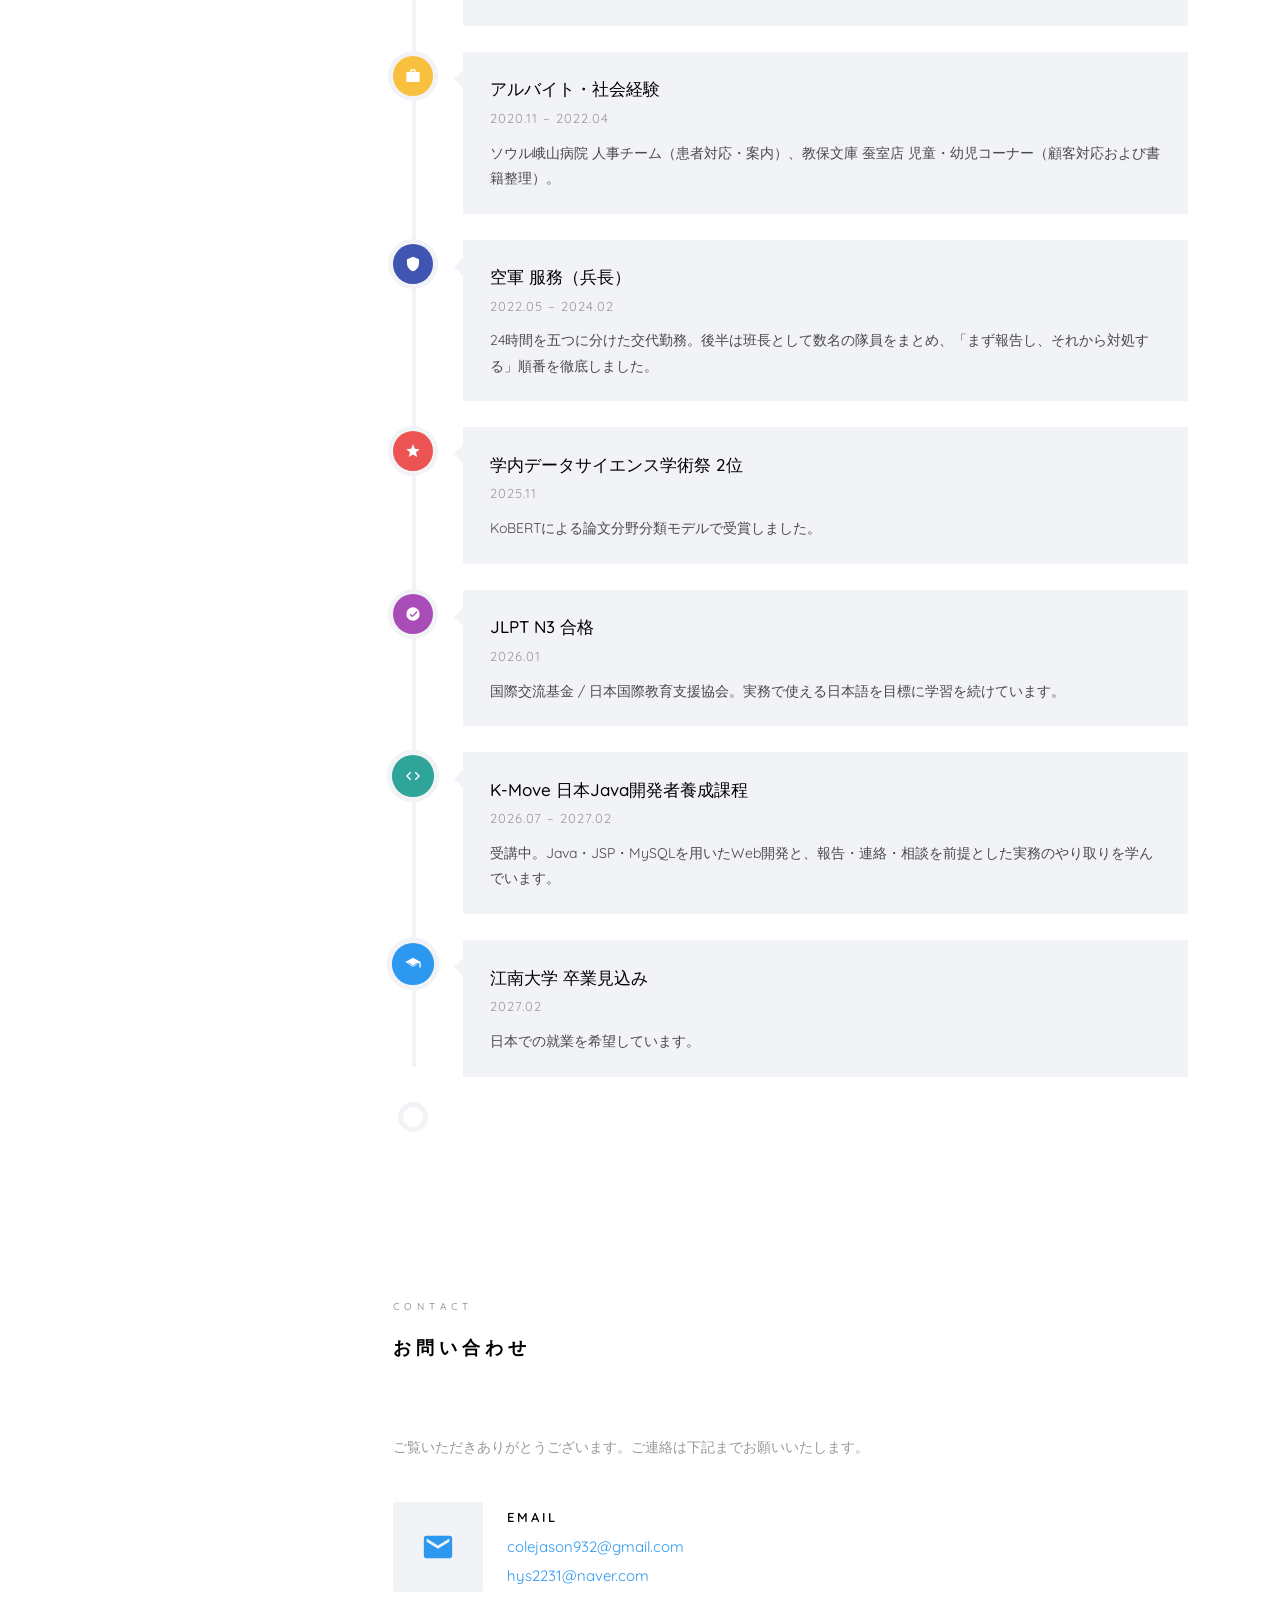
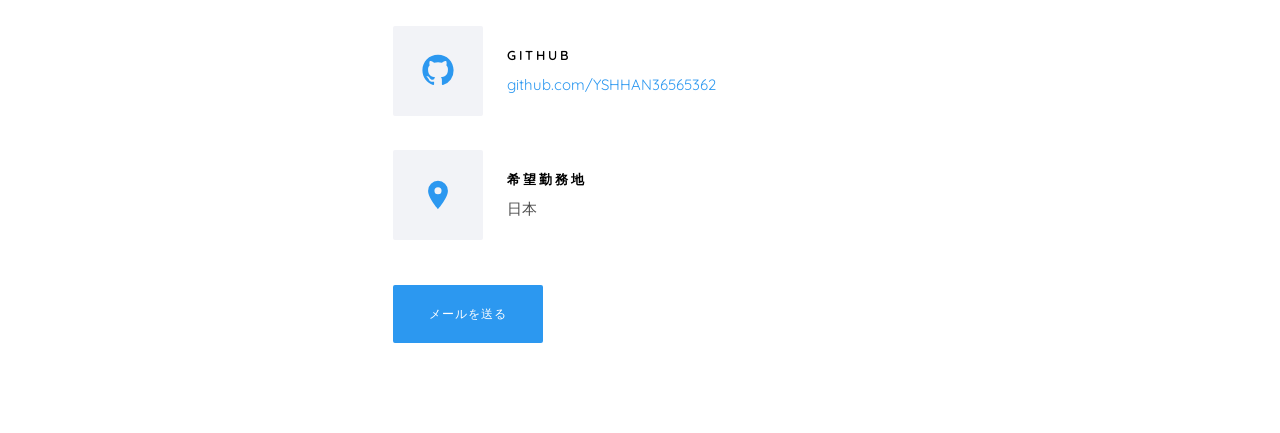
==== commit 66fe43b6: "1" ====
--- a/index.html
+++ b/index.html
@@ -14,7 +14,7 @@
 
 <!-- ?v= 는 캐시 무효화용입니다. style.css / script.js 를 고칠 때마다 숫자를 올리세요.
      (GitHub Pages 가 예전 CSS 를 계속 내려주는 문제를 막습니다.) -->
-<link rel="stylesheet" href="style.css?v=5" />
+<link rel="stylesheet" href="style.css?v=6" />
 </head>
 <body>
 
@@ -34,8 +34,8 @@
 
       <div class="author">
         <div class="author-img" role="img" aria-label="Profile photo"></div>
-        <h1 class="site-logo" id="side-name">ハンヨンス</h1>
-        <span class="site-sub" id="side-sub">韓倫洙 / Younsu Han</span>
+        <h1 class="site-logo"><span id="side-name">ハンヨンス</span><span class="name-kanji" id="side-kanji">（韓倫洙）</span></h1>
+        <span class="site-sub" id="side-sub">Younsu Han</span>
         <span class="position" id="side-position">System Engineer 志望</span>
       </div>
 
@@ -61,7 +61,7 @@
           <li><a href="https://github.com/YSHHAN36565362" target="_blank" rel="noopener" aria-label="GitHub">
             <svg viewBox="0 0 24 24" width="18" height="18" aria-hidden="true"><path fill="currentColor" d="M12 .5C5.73.5.99 5.24.99 11.5c0 4.85 3.15 8.96 7.51 10.41.55.1.75-.24.75-.53v-1.86c-3.06.67-3.7-1.48-3.7-1.48-.5-1.28-1.23-1.62-1.23-1.62-1-.69.08-.67.08-.67 1.1.08 1.68 1.14 1.68 1.14.98 1.69 2.58 1.2 3.21.92.1-.72.39-1.2.7-1.48-2.44-.28-5.01-1.22-5.01-5.45 0-1.2.43-2.19 1.13-2.96-.11-.28-.49-1.4.11-2.92 0 0 .93-.3 3.03 1.13a10.5 10.5 0 0 1 5.52 0c2.1-1.43 3.02-1.13 3.02-1.13.6 1.52.22 2.64.11 2.92.71.77 1.13 1.76 1.13 2.96 0 4.24-2.58 5.17-5.03 5.44.4.34.75 1.01.75 2.04v3.03c0 .29.2.64.76.53a10.53 10.53 0 0 0 7.5-10.41C23.01 5.24 18.27.5 12 .5z"/></svg>
           </a></li>
-          <li><a href="mailto:hys2231@naver.com" aria-label="Email">
+          <li><a href="mailto:colejason932@gmail.com" aria-label="Email">
             <svg viewBox="0 0 24 24" width="18" height="18" aria-hidden="true"><path fill="currentColor" d="M20 4H4a2 2 0 0 0-2 2v12a2 2 0 0 0 2 2h16a2 2 0 0 0 2-2V6a2 2 0 0 0-2-2zm0 4.24-8 4.99-8-4.99V6l8 4.99L20 6z"/></svg>
           </a></li>
           <li><a href="https://kmove13wordtest.streamlit.app/" target="_blank" rel="noopener" aria-label="Live Demo">
@@ -84,7 +84,7 @@
       <div class="hero-deco" aria-hidden="true"><span class="deco-circle"></span><span class="deco-dot"></span></div>
       <div class="hero-inner reveal">
         <span class="heading-meta" id="hero-eyebrow">Portfolio</span>
-        <h1 id="hero-name">ハンヨンス</h1>
+        <h1><span id="hero-name">ハンヨンス</span><span class="name-kanji" id="hero-kanji">（韓倫洙）</span></h1>
         <h2 id="hero-role">誰かの困りごとを、自分の工夫や技術で少しだけ軽くする。</h2>
         <p class="hero-desc" id="hero-desc">データサイエンス専攻 ・ システムエンジニア志望 ・ 2027年2月卒業見込み</p>
         <p class="hero-cta">
@@ -154,20 +154,20 @@
       <div class="counters-overlay" aria-hidden="true"></div>
       <div class="counters-inner">
         <div class="counter-item reveal">
-          <span class="counter js-counter" data-to="96.9" data-decimals="1" data-suffix="%">96.9%</span>
-          <span class="counter-label" id="counter-1">検証 Accuracy</span>
-        </div>
-        <div class="counter-item reveal">
-          <span class="counter js-counter" data-to="0.956" data-decimals="3">0.956</span>
-          <span class="counter-label" id="counter-2">Macro F1</span>
-        </div>
-        <div class="counter-item reveal">
           <span class="counter js-counter" data-to="2" data-decimals="0" data-prefix="No.">No.2</span>
-          <span class="counter-label" id="counter-3">学内学術祭</span>
+          <span class="counter-label" id="counter-1">学内学術祭 受賞</span>
         </div>
         <div class="counter-item reveal">
           <span class="counter js-counter" data-to="12" data-decimals="0" data-suffix="年">12年</span>
-          <span class="counter-label" id="counter-4">無遅刻・無欠席</span>
+          <span class="counter-label" id="counter-2">無遅刻・無欠席</span>
+        </div>
+        <div class="counter-item reveal">
+          <span class="counter js-counter" data-to="19" data-decimals="0" data-suffix="ヶ月">19ヶ月</span>
+          <span class="counter-label" id="counter-3">空軍 交代勤務・班長</span>
+        </div>
+        <div class="counter-item reveal">
+          <span class="counter js-counter" data-to="3" data-decimals="0" data-prefix="N">N3</span>
+          <span class="counter-label" id="counter-4">JLPT 日本語</span>
         </div>
       </div>
     </div>
@@ -285,8 +285,16 @@
           <h4 class="detail-sub" id="d1-h-result">成果</h4>
           <ul id="d1-result"><li>—</li></ul>
 
+          <figure class="shot">
+            <img src="images/k-eval.jpg" alt="Confusion matrix and evaluation metrics" loading="lazy" width="760" height="483" />
+            <figcaption id="d1-cap">検証データの混同行列と評価指標</figcaption>
+          </figure>
+
           <p class="detail-links">
-            <a class="link-arrow" href="https://github.com/YSHHAN36565362/univ-data-science-portfolio/tree/main/2025-2/kobert-paper-classifier" target="_blank" rel="noopener" id="d1-link">GitHub</a>
+            <a class="btn btn-link btn-primary" href="https://github.com/YSHHAN36565362/univ-data-science-portfolio/tree/main/2025-2/kobert-paper-classifier" target="_blank" rel="noopener">
+              <svg viewBox="0 0 24 24" width="15" height="15" aria-hidden="true"><path fill="currentColor" d="M12 .5C5.73.5.99 5.24.99 11.5c0 4.85 3.15 8.96 7.51 10.41.55.1.75-.24.75-.53v-1.86c-3.06.67-3.7-1.48-3.7-1.48-.5-1.28-1.23-1.62-1.23-1.62-1-.69.08-.67.08-.67 1.1.08 1.68 1.14 1.68 1.14.98 1.69 2.58 1.2 3.21.92.1-.72.39-1.2.7-1.48-2.44-.28-5.01-1.22-5.01-5.45 0-1.2.43-2.19 1.13-2.96-.11-.28-.49-1.4.11-2.92 0 0 .93-.3 3.03 1.13a10.5 10.5 0 0 1 5.52 0c2.1-1.43 3.02-1.13 3.02-1.13.6 1.52.22 2.64.11 2.92.71.77 1.13 1.76 1.13 2.96 0 4.24-2.58 5.17-5.03 5.44.4.34.75 1.01.75 2.04v3.03c0 .29.2.64.76.53a10.53 10.53 0 0 0 7.5-10.41C23.01 5.24 18.27.5 12 .5z"/></svg>
+              <span id="d1-link">GitHub</span>
+            </a>
           </p>
         </div>
       </article>
@@ -309,9 +317,30 @@
 
           <p class="detail-note" id="d2-note">—</p>
 
+          <div class="gallery">
+            <figure class="shot">
+              <img src="images/w-practice.jpg" alt="Practice mode" loading="lazy" width="760" height="431" />
+              <figcaption id="g1-cap">5つの学習モード</figcaption>
+            </figure>
+            <figure class="shot">
+              <img src="images/w-exam.jpg" alt="Exam mode" loading="lazy" width="760" height="431" />
+              <figcaption id="g2-cap">試験モード</figcaption>
+            </figure>
+            <figure class="shot">
+              <img src="images/w-wordbook.jpg" alt="Word list management via GitHub" loading="lazy" width="760" height="431" />
+              <figcaption id="g3-cap">GitHub連携の単語帳管理</figcaption>
+            </figure>
+          </div>
+
           <p class="detail-links">
-            <a class="link-arrow" href="https://github.com/YSHHAN36565362/word_test" target="_blank" rel="noopener" id="d2-link">GitHub</a>
-            <a class="link-arrow" href="https://kmove13wordtest.streamlit.app/" target="_blank" rel="noopener" id="d2-link-demo">Live Demo</a>
+            <a class="btn btn-link btn-demo js-pulse" href="https://kmove13wordtest.streamlit.app/" target="_blank" rel="noopener">
+              <svg viewBox="0 0 24 24" width="15" height="15" aria-hidden="true"><path fill="currentColor" d="M8 5v14l11-7z"/></svg>
+              <span id="d2-link-demo">Live Demo</span>
+            </a>
+            <a class="btn btn-link btn-outline" href="https://github.com/YSHHAN36565362/word_test" target="_blank" rel="noopener">
+              <svg viewBox="0 0 24 24" width="15" height="15" aria-hidden="true"><path fill="currentColor" d="M12 .5C5.73.5.99 5.24.99 11.5c0 4.85 3.15 8.96 7.51 10.41.55.1.75-.24.75-.53v-1.86c-3.06.67-3.7-1.48-3.7-1.48-.5-1.28-1.23-1.62-1.23-1.62-1-.69.08-.67.08-.67 1.1.08 1.68 1.14 1.68 1.14.98 1.69 2.58 1.2 3.21.92.1-.72.39-1.2.7-1.48-2.44-.28-5.01-1.22-5.01-5.45 0-1.2.43-2.19 1.13-2.96-.11-.28-.49-1.4.11-2.92 0 0 .93-.3 3.03 1.13a10.5 10.5 0 0 1 5.52 0c2.1-1.43 3.02-1.13 3.02-1.13.6 1.52.22 2.64.11 2.92.71.77 1.13 1.76 1.13 2.96 0 4.24-2.58 5.17-5.03 5.44.4.34.75 1.01.75 2.04v3.03c0 .29.2.64.76.53a10.53 10.53 0 0 0 7.5-10.41C23.01 5.24 18.27.5 12 .5z"/></svg>
+              <span id="d2-link">GitHub</span>
+            </a>
           </p>
         </div>
       </article>
@@ -424,7 +453,10 @@
           </div>
           <div class="feature-text">
             <h3 id="feature-1-label">Email</h3>
-            <p><a href="mailto:hys2231@naver.com">hys2231@naver.com</a></p>
+            <p class="mail-lines">
+              <a href="mailto:colejason932@gmail.com">colejason932@gmail.com</a>
+              <a href="mailto:hys2231@naver.com">hys2231@naver.com</a>
+            </p>
           </div>
         </div>
 
@@ -450,7 +482,7 @@
       </div>
 
       <p class="contact-cta reveal">
-        <a class="btn btn-primary btn-lg" href="mailto:hys2231@naver.com" id="contact-btn">メールを送る</a>
+        <a class="btn btn-primary btn-lg js-pulse" href="mailto:colejason932@gmail.com" id="contact-btn">メールを送る</a>
       </p>
     </section>
 
@@ -460,7 +492,7 @@
 <!-- anime.js v4.5.0 — CDN 이 아니라 저장소에 직접 포함(vendored)했습니다.
      외부 CDN 을 쓰다가 페이지 전체가 죽은 적이 있어서입니다. (DESIGN.md 7절)
      이 파일이 없어도 사이트는 100% 동작합니다. 애니메이션 연출만 빠집니다. -->
-<script src="anime.min.js?v=5"></script>
-<script src="script.js?v=5"></script>
+<script src="anime.min.js?v=6"></script>
+<script src="script.js?v=6"></script>
 </body>
 </html>
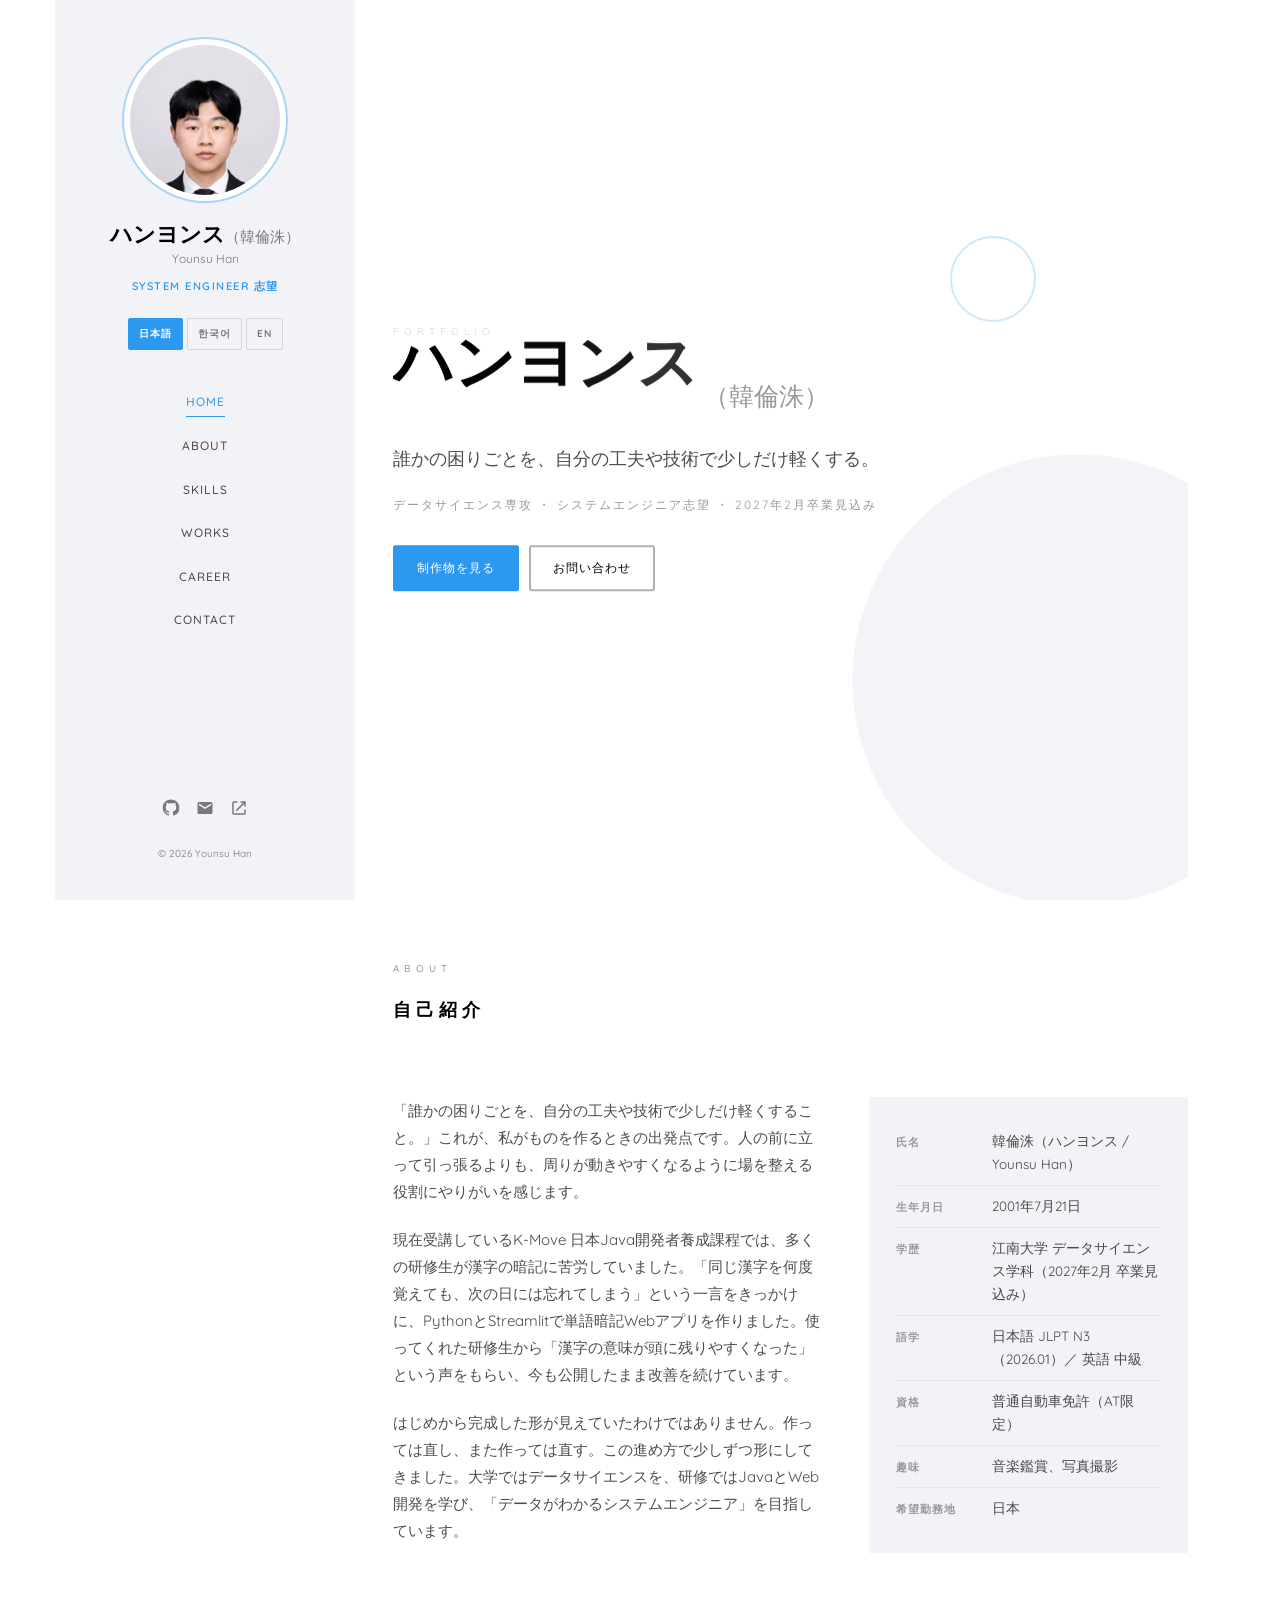
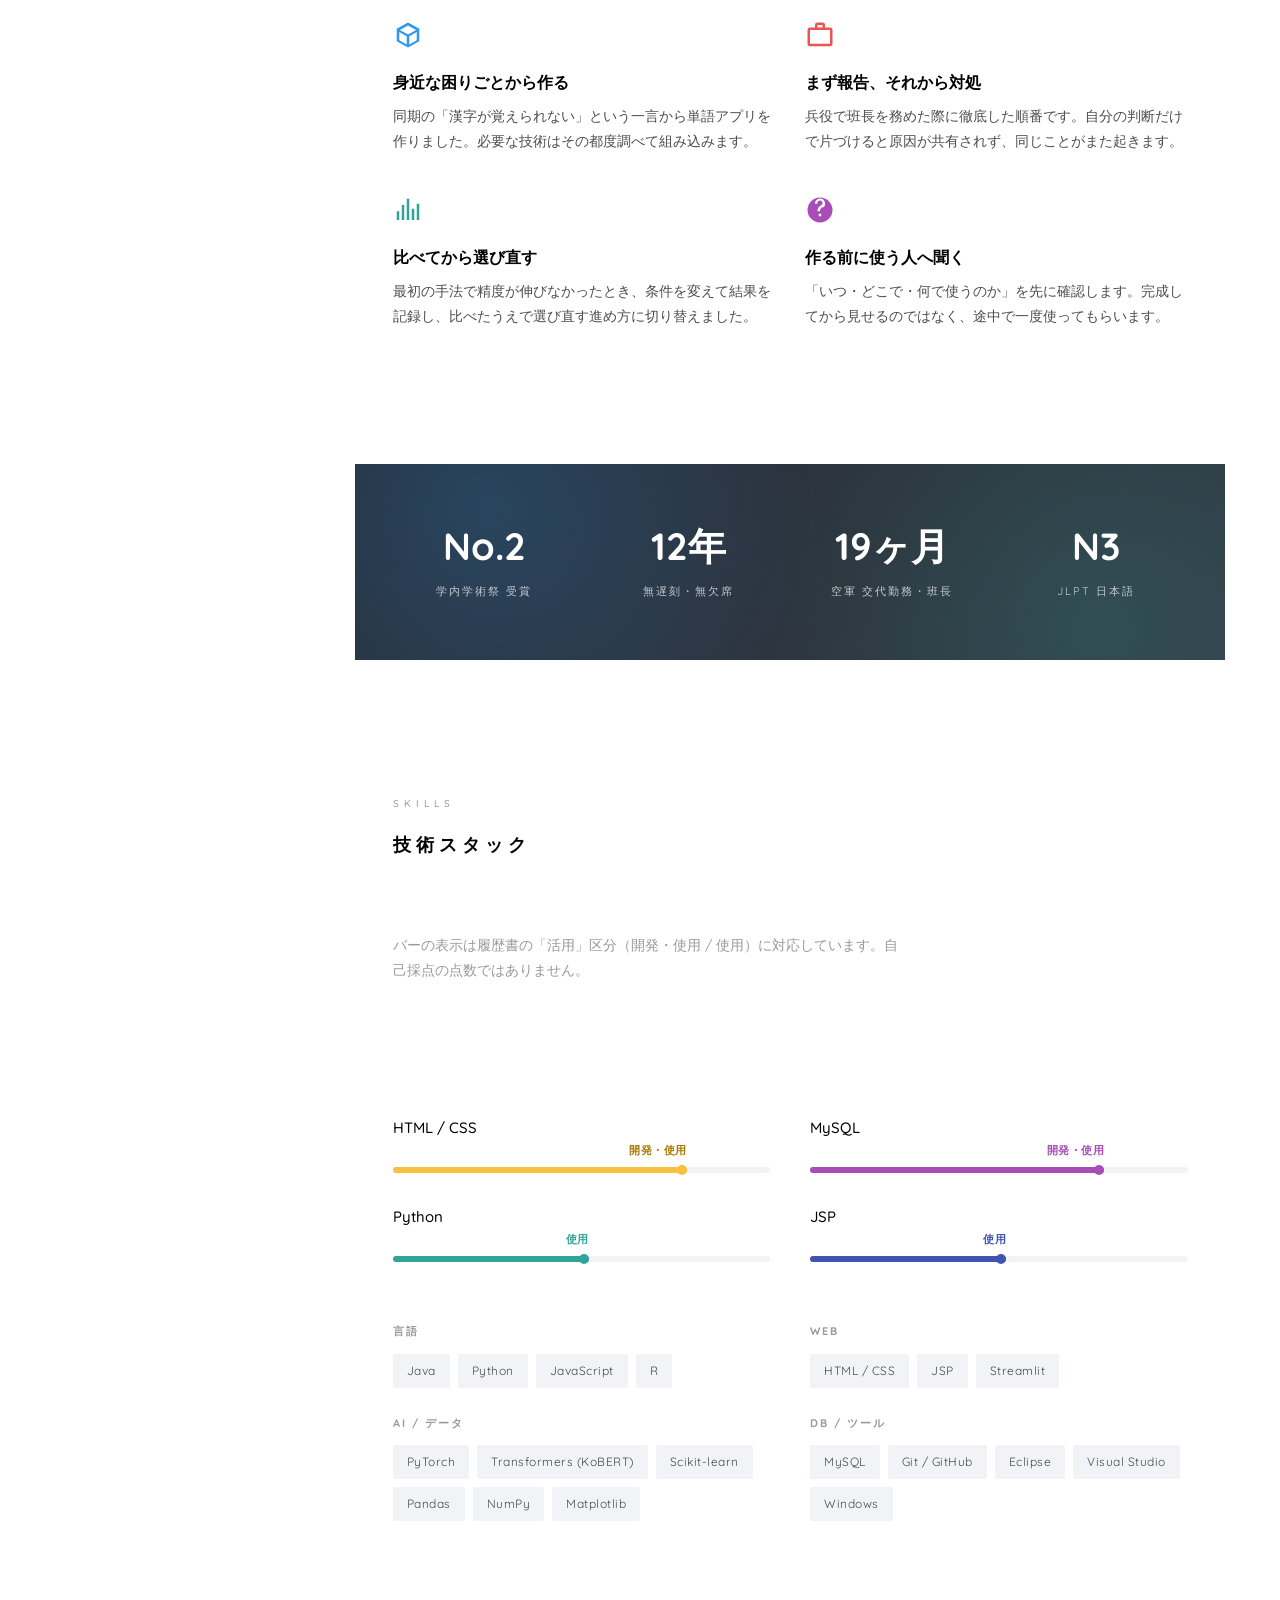
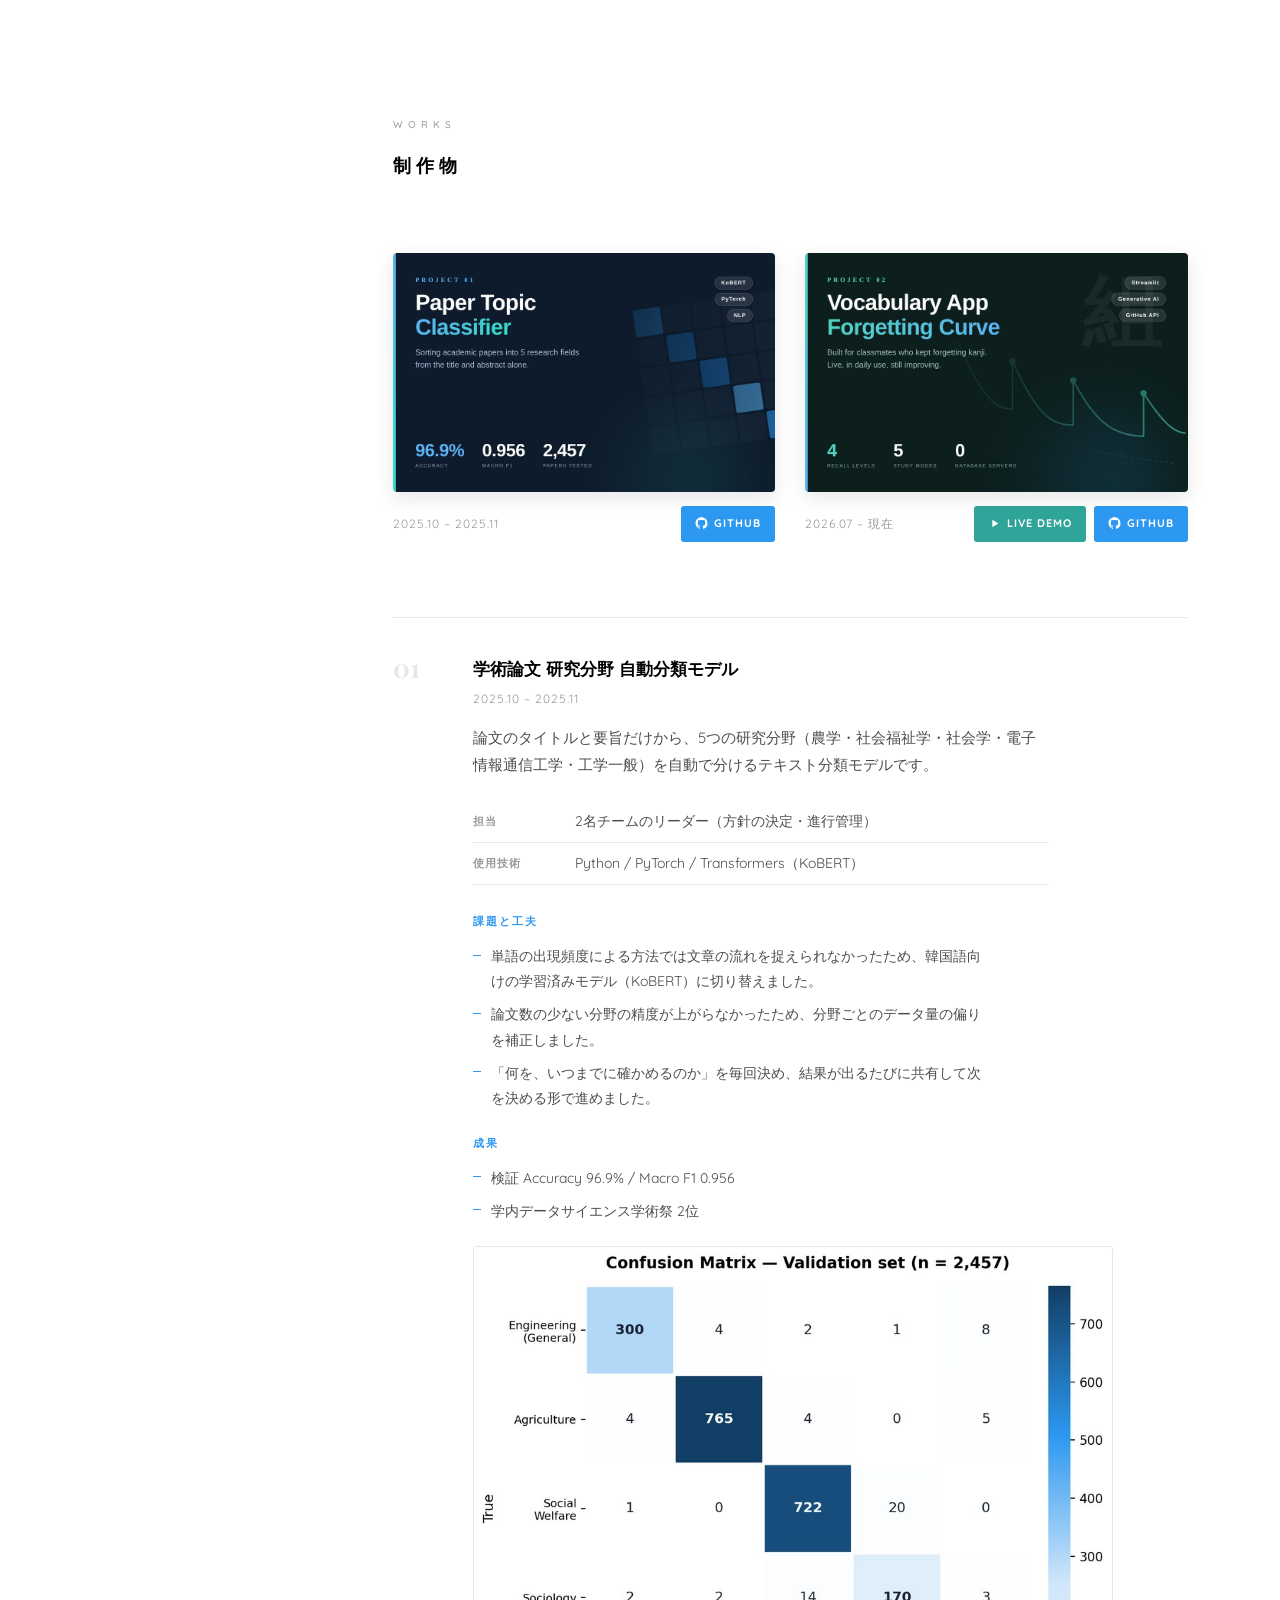
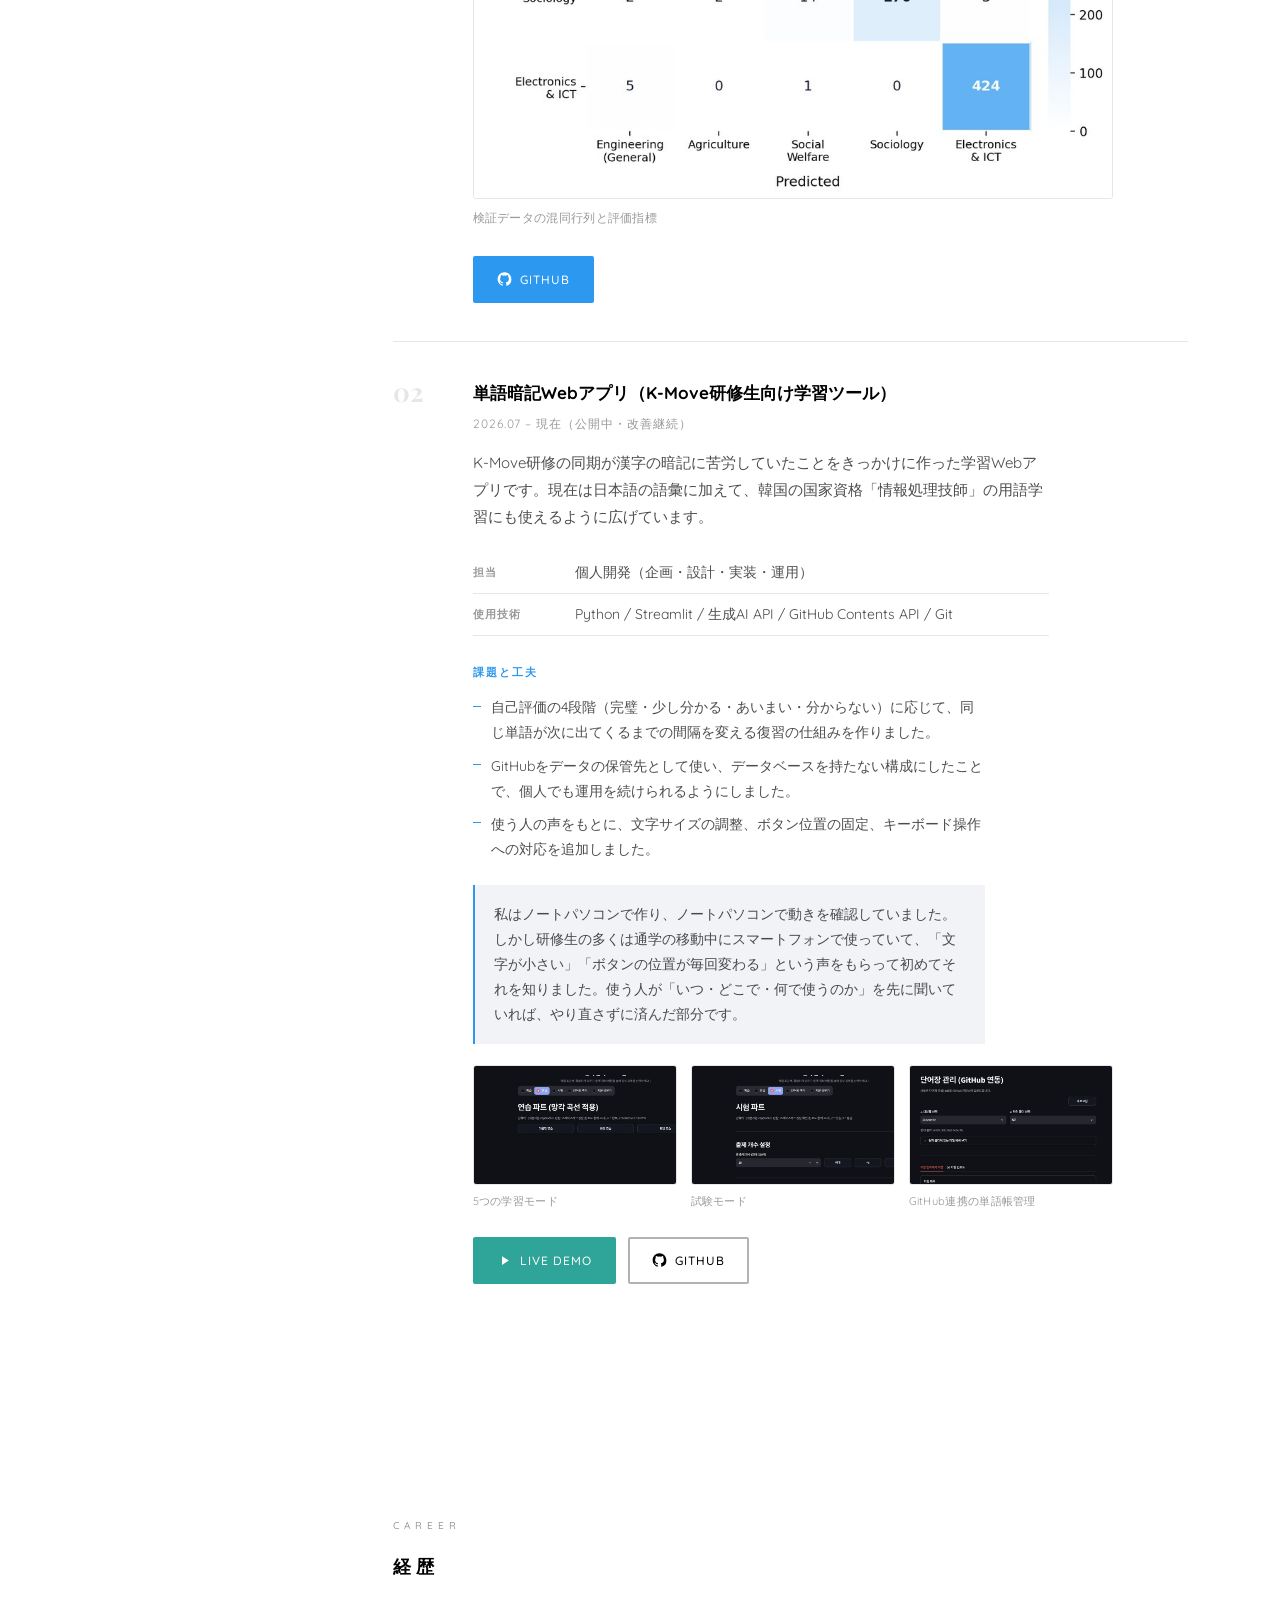
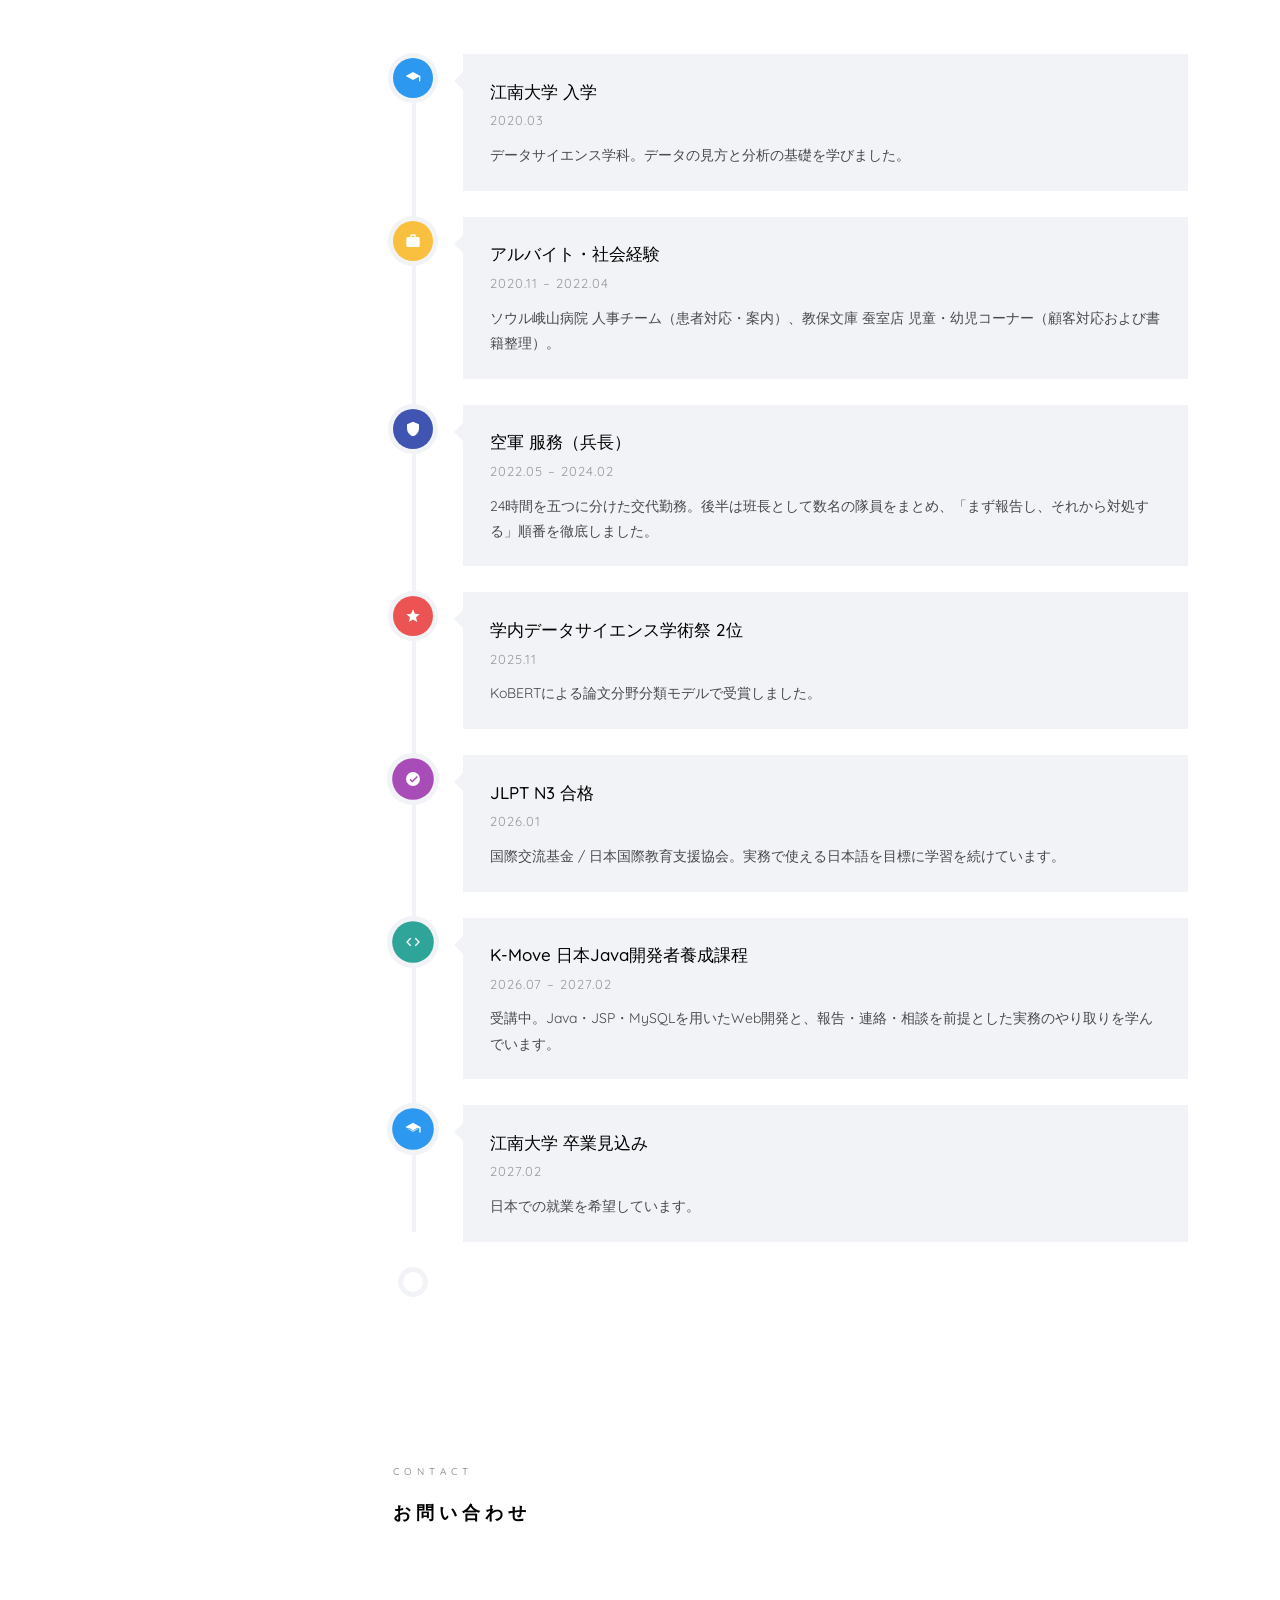
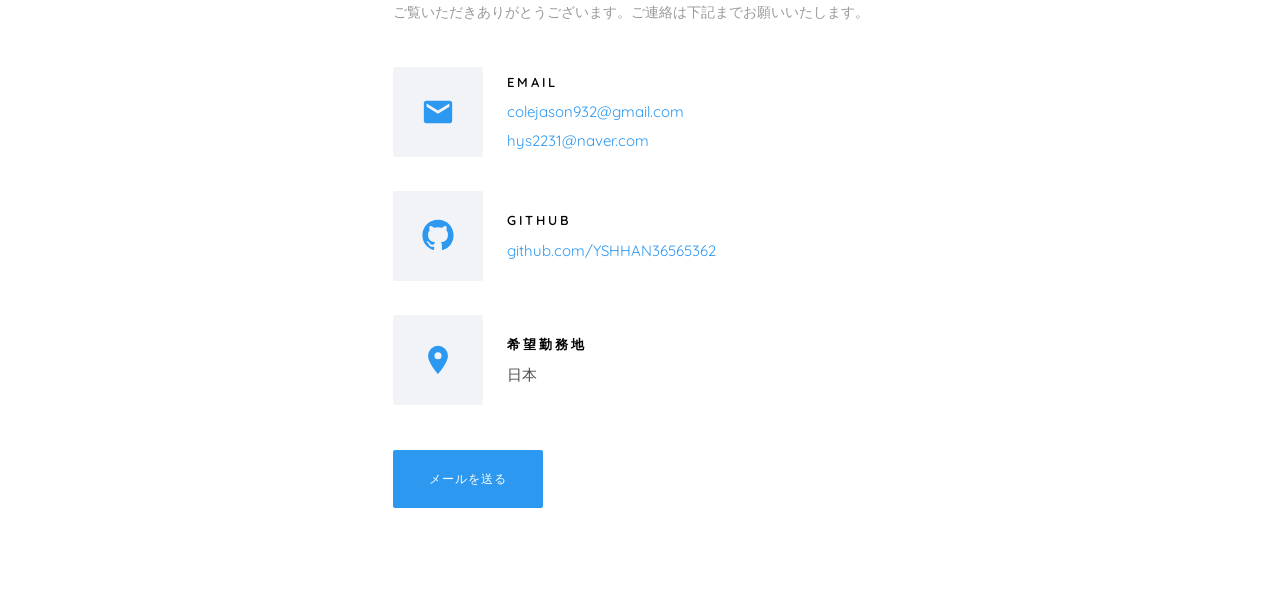
==== commit d6dab636: "1" ====
--- a/index.html
+++ b/index.html
@@ -14,7 +14,7 @@
 
 <!-- ?v= 는 캐시 무효화용입니다. style.css / script.js 를 고칠 때마다 숫자를 올리세요.
      (GitHub Pages 가 예전 CSS 를 계속 내려주는 문제를 막습니다.) -->
-<link rel="stylesheet" href="style.css?v=6" />
+<link rel="stylesheet" href="style.css?v=7" />
 </head>
 <body>
 
@@ -236,32 +236,44 @@
       </div>
 
       <div class="work-grid">
-        <article class="project reveal" style="background-image:url(images/project-kobert.jpg)">
-          <div class="project-desc">
-            <div class="project-con">
-              <span class="project-no">01</span>
-              <h3 id="p1-title">学術論文 研究分野 自動分類モデル</h3>
-              <span class="project-period" id="p1-period">2025.10 – 2025.11</span>
-              <p id="p1-tag">KoBERT ・ PyTorch ・ Accuracy 96.9%</p>
-              <span class="project-links">
-                <a href="https://github.com/YSHHAN36565362/univ-data-science-portfolio/tree/main/2025-2/kobert-paper-classifier" target="_blank" rel="noopener" id="p1-link">GitHub</a>
-              </span>
-            </div>
-          </div>
-        </article>
-
-        <article class="project reveal" style="background-image:url(images/project-wordapp.jpg)">
-          <div class="project-desc">
-            <div class="project-con">
-              <span class="project-no">02</span>
-              <h3 id="p2-title">単語暗記Webアプリ</h3>
-              <span class="project-period" id="p2-period">2026.07 – 現在</span>
-              <p id="p2-tag">Streamlit ・ 生成AI API ・ GitHub Contents API</p>
-              <span class="project-links">
-                <a href="https://github.com/YSHHAN36565362/word_test" target="_blank" rel="noopener" id="p2-link">GitHub</a>
-                <a href="https://kmove13wordtest.streamlit.app/" target="_blank" rel="noopener" id="p2-link-demo">Live Demo</a>
-              </span>
-            </div>
+        <article class="project reveal">
+          <a class="project-thumb"
+             href="https://github.com/YSHHAN36565362/univ-data-science-portfolio/tree/main/2025-2/kobert-paper-classifier"
+             target="_blank" rel="noopener"
+             style="background-image:url(images/project-kobert.jpg)">
+            <span class="sr-only" id="p1-title">学術論文 研究分野 自動分類モデル</span>
+          </a>
+          <div class="project-foot">
+            <span class="project-period" id="p1-period">2025.10 – 2025.11</span>
+            <span class="project-links">
+              <a href="https://github.com/YSHHAN36565362/univ-data-science-portfolio/tree/main/2025-2/kobert-paper-classifier"
+                 target="_blank" rel="noopener">
+                <svg viewBox="0 0 24 24" width="13" height="13" aria-hidden="true"><path fill="currentColor" d="M12 .5C5.73.5.99 5.24.99 11.5c0 4.85 3.15 8.96 7.51 10.41.55.1.75-.24.75-.53v-1.86c-3.06.67-3.7-1.48-3.7-1.48-.5-1.28-1.23-1.62-1.23-1.62-1-.69.08-.67.08-.67 1.1.08 1.68 1.14 1.68 1.14.98 1.69 2.58 1.2 3.21.92.1-.72.39-1.2.7-1.48-2.44-.28-5.01-1.22-5.01-5.45 0-1.2.43-2.19 1.13-2.96-.11-.28-.49-1.4.11-2.92 0 0 .93-.3 3.03 1.13a10.5 10.5 0 0 1 5.52 0c2.1-1.43 3.02-1.13 3.02-1.13.6 1.52.22 2.64.11 2.92.71.77 1.13 1.76 1.13 2.96 0 4.24-2.58 5.17-5.03 5.44.4.34.75 1.01.75 2.04v3.03c0 .29.2.64.76.53a10.53 10.53 0 0 0 7.5-10.41C23.01 5.24 18.27.5 12 .5z"/></svg>
+                <span id="p1-link">GitHub</span>
+              </a>
+            </span>
+          </div>
+        </article>
+
+        <article class="project reveal">
+          <a class="project-thumb"
+             href="https://kmove13wordtest.streamlit.app/"
+             target="_blank" rel="noopener"
+             style="background-image:url(images/project-wordapp.jpg)">
+            <span class="sr-only" id="p2-title">単語暗記Webアプリ</span>
+          </a>
+          <div class="project-foot">
+            <span class="project-period" id="p2-period">2026.07 – 現在</span>
+            <span class="project-links">
+              <a class="is-demo" href="https://kmove13wordtest.streamlit.app/" target="_blank" rel="noopener">
+                <svg viewBox="0 0 24 24" width="13" height="13" aria-hidden="true"><path fill="currentColor" d="M8 5v14l11-7z"/></svg>
+                <span id="p2-link-demo">Live Demo</span>
+              </a>
+              <a href="https://github.com/YSHHAN36565362/word_test" target="_blank" rel="noopener">
+                <svg viewBox="0 0 24 24" width="13" height="13" aria-hidden="true"><path fill="currentColor" d="M12 .5C5.73.5.99 5.24.99 11.5c0 4.85 3.15 8.96 7.51 10.41.55.1.75-.24.75-.53v-1.86c-3.06.67-3.7-1.48-3.7-1.48-.5-1.28-1.23-1.62-1.23-1.62-1-.69.08-.67.08-.67 1.1.08 1.68 1.14 1.68 1.14.98 1.69 2.58 1.2 3.21.92.1-.72.39-1.2.7-1.48-2.44-.28-5.01-1.22-5.01-5.45 0-1.2.43-2.19 1.13-2.96-.11-.28-.49-1.4.11-2.92 0 0 .93-.3 3.03 1.13a10.5 10.5 0 0 1 5.52 0c2.1-1.43 3.02-1.13 3.02-1.13.6 1.52.22 2.64.11 2.92.71.77 1.13 1.76 1.13 2.96 0 4.24-2.58 5.17-5.03 5.44.4.34.75 1.01.75 2.04v3.03c0 .29.2.64.76.53a10.53 10.53 0 0 0 7.5-10.41C23.01 5.24 18.27.5 12 .5z"/></svg>
+                <span id="p2-link">GitHub</span>
+              </a>
+            </span>
           </div>
         </article>
       </div>
@@ -492,7 +504,7 @@
 <!-- anime.js v4.5.0 — CDN 이 아니라 저장소에 직접 포함(vendored)했습니다.
      외부 CDN 을 쓰다가 페이지 전체가 죽은 적이 있어서입니다. (DESIGN.md 7절)
      이 파일이 없어도 사이트는 100% 동작합니다. 애니메이션 연출만 빠집니다. -->
-<script src="anime.min.js?v=6"></script>
-<script src="script.js?v=6"></script>
+<script src="anime.min.js?v=7"></script>
+<script src="script.js?v=7"></script>
 </body>
 </html>
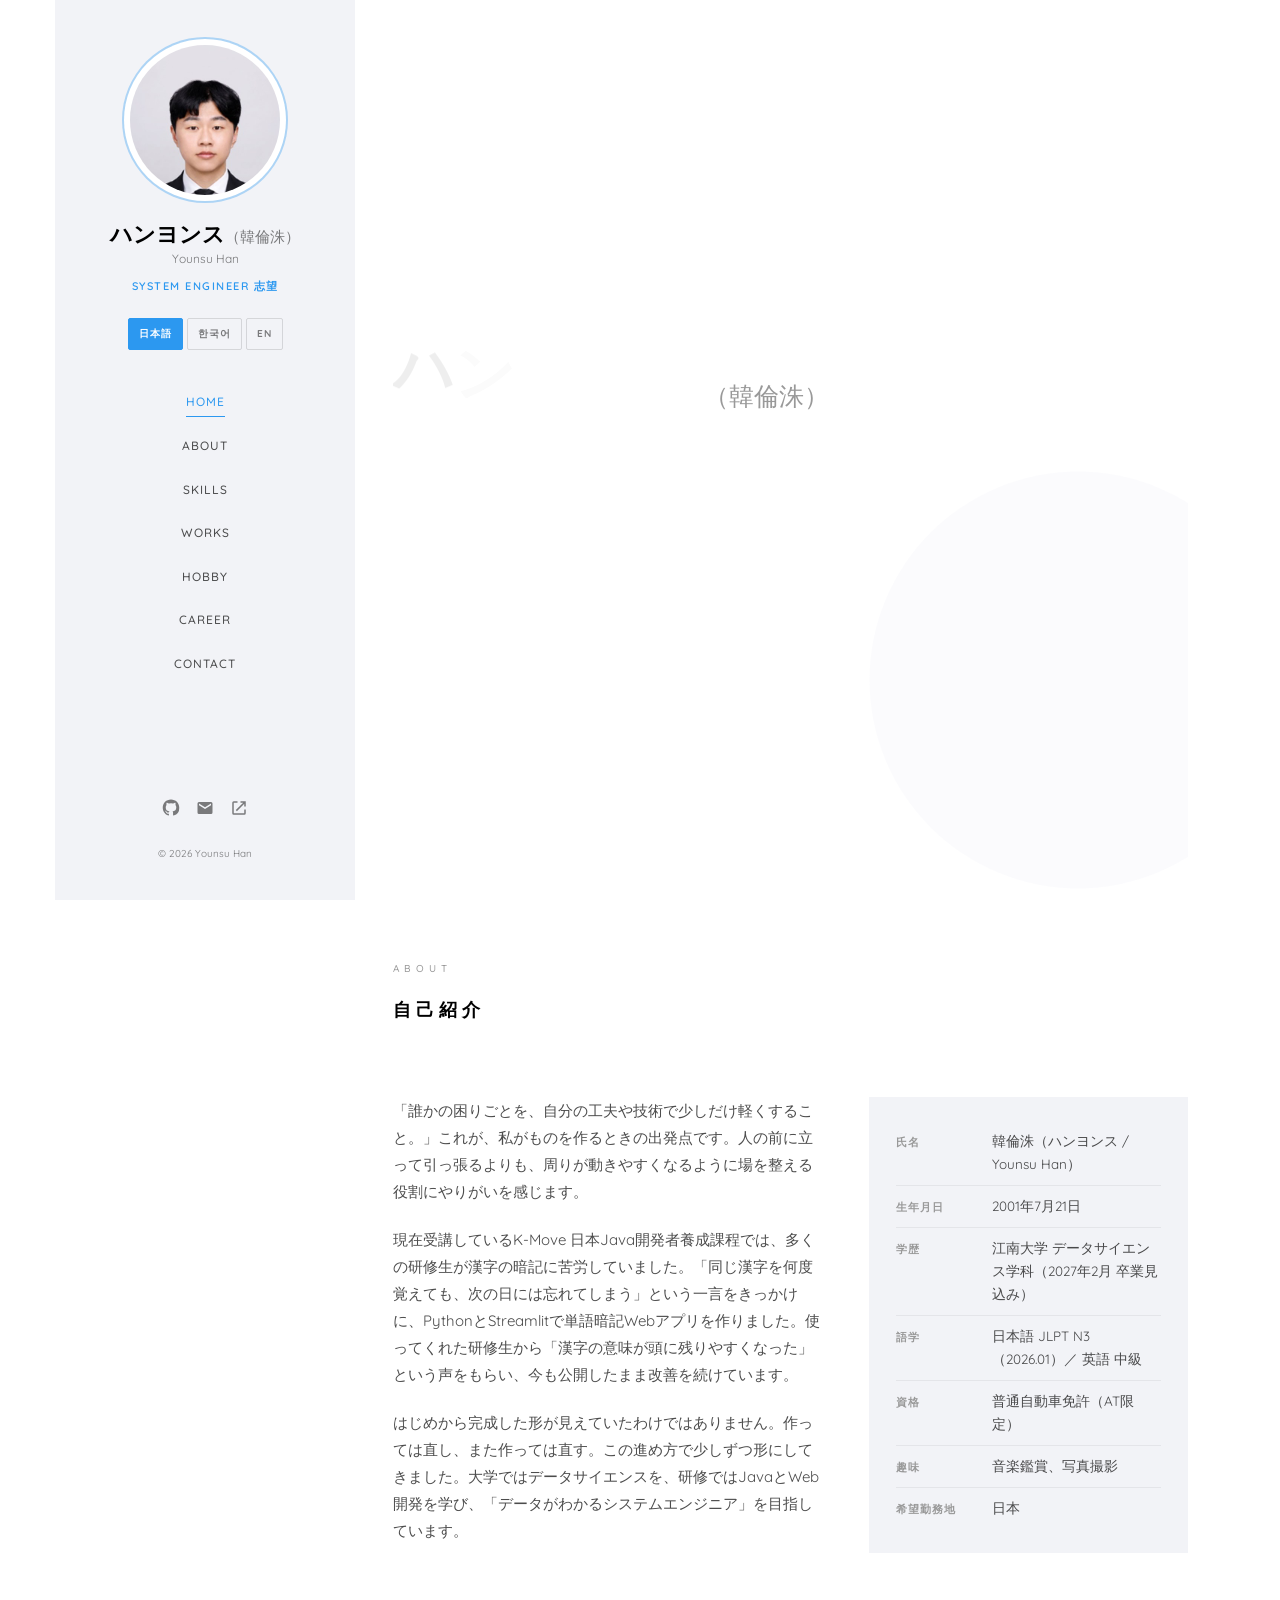
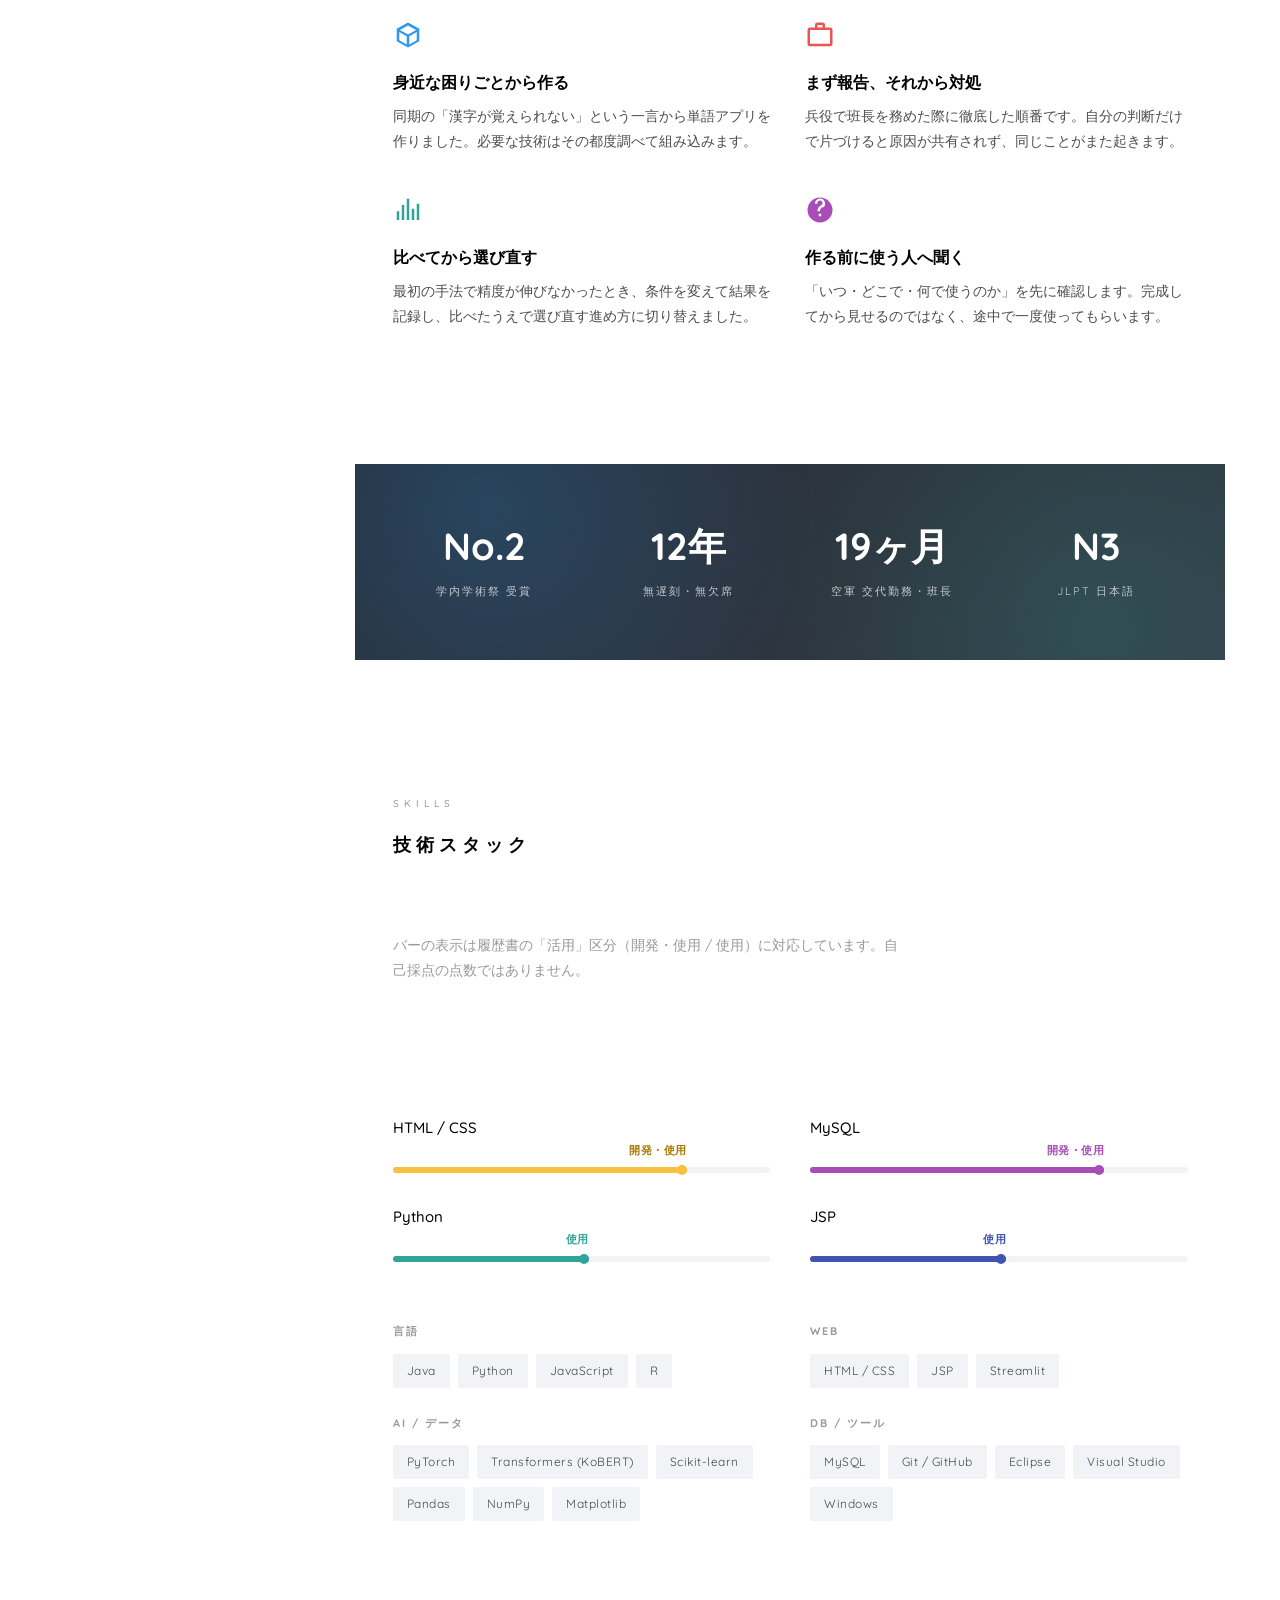
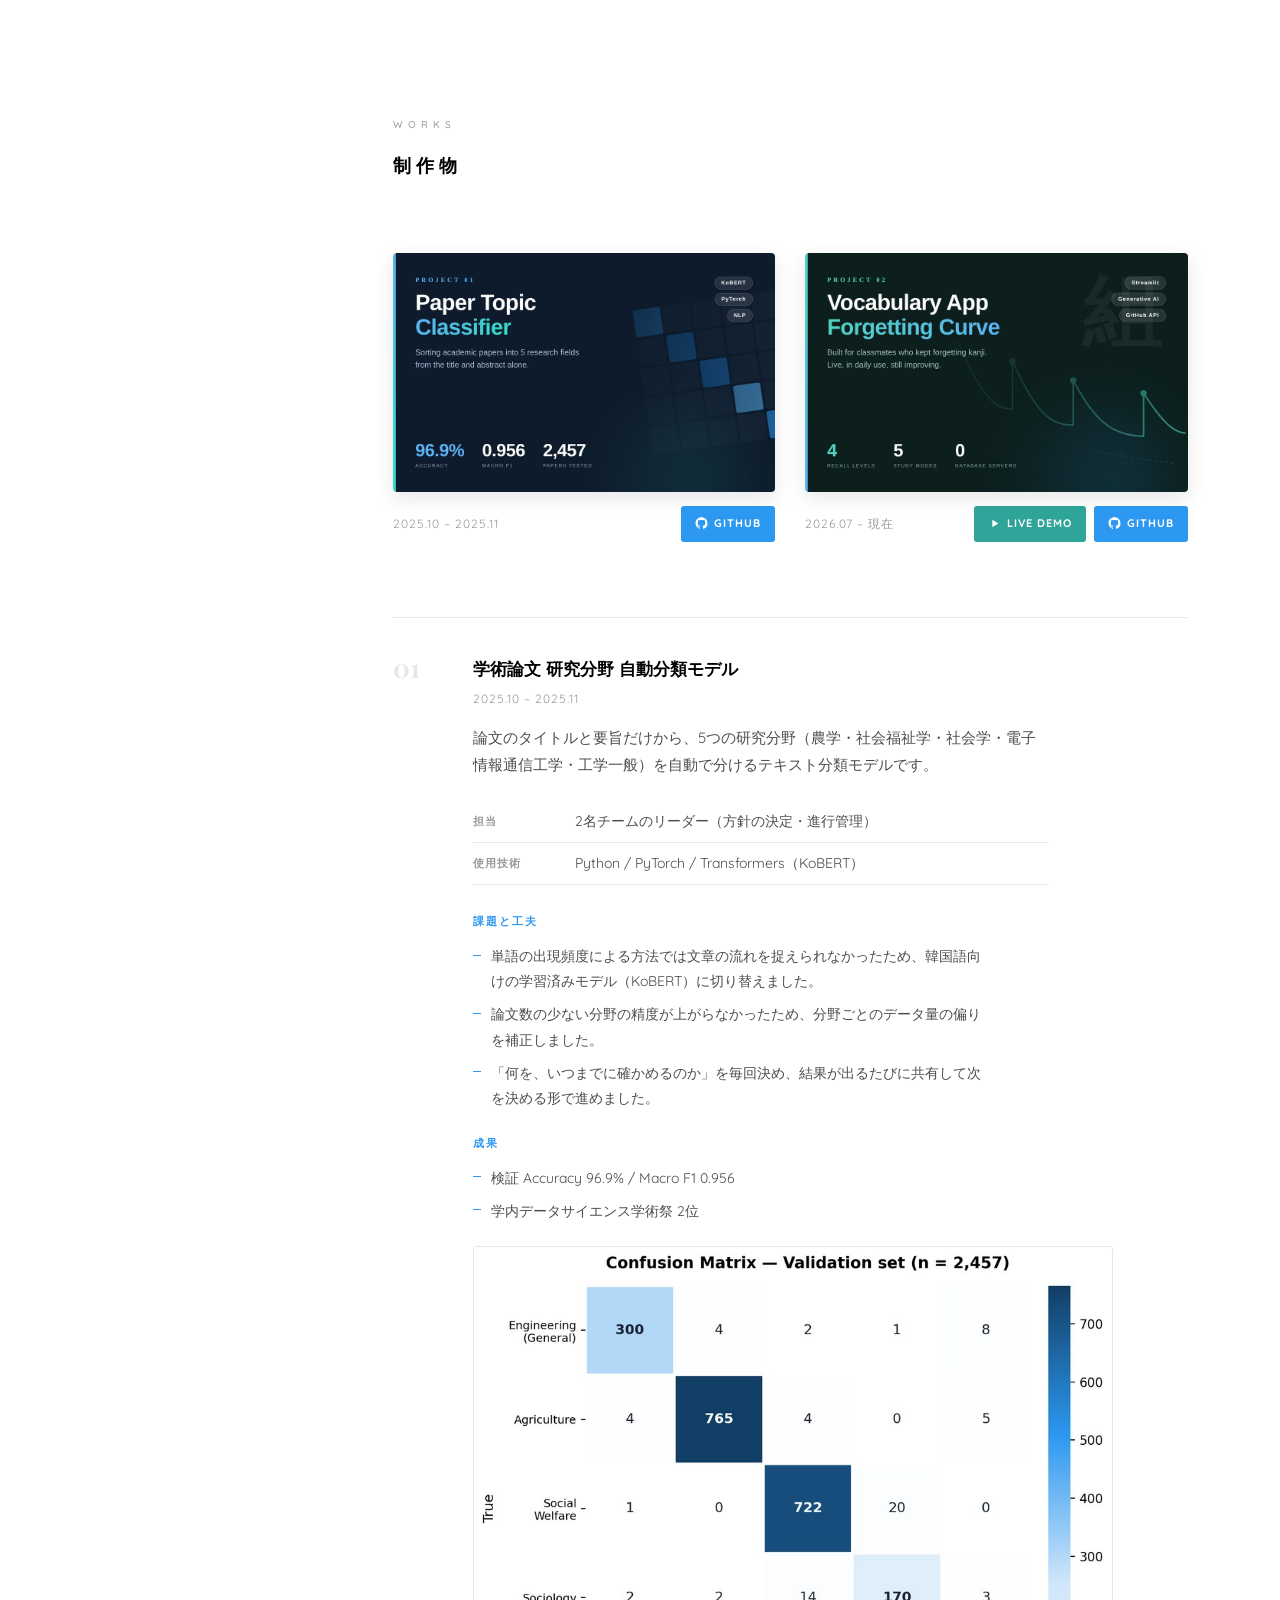
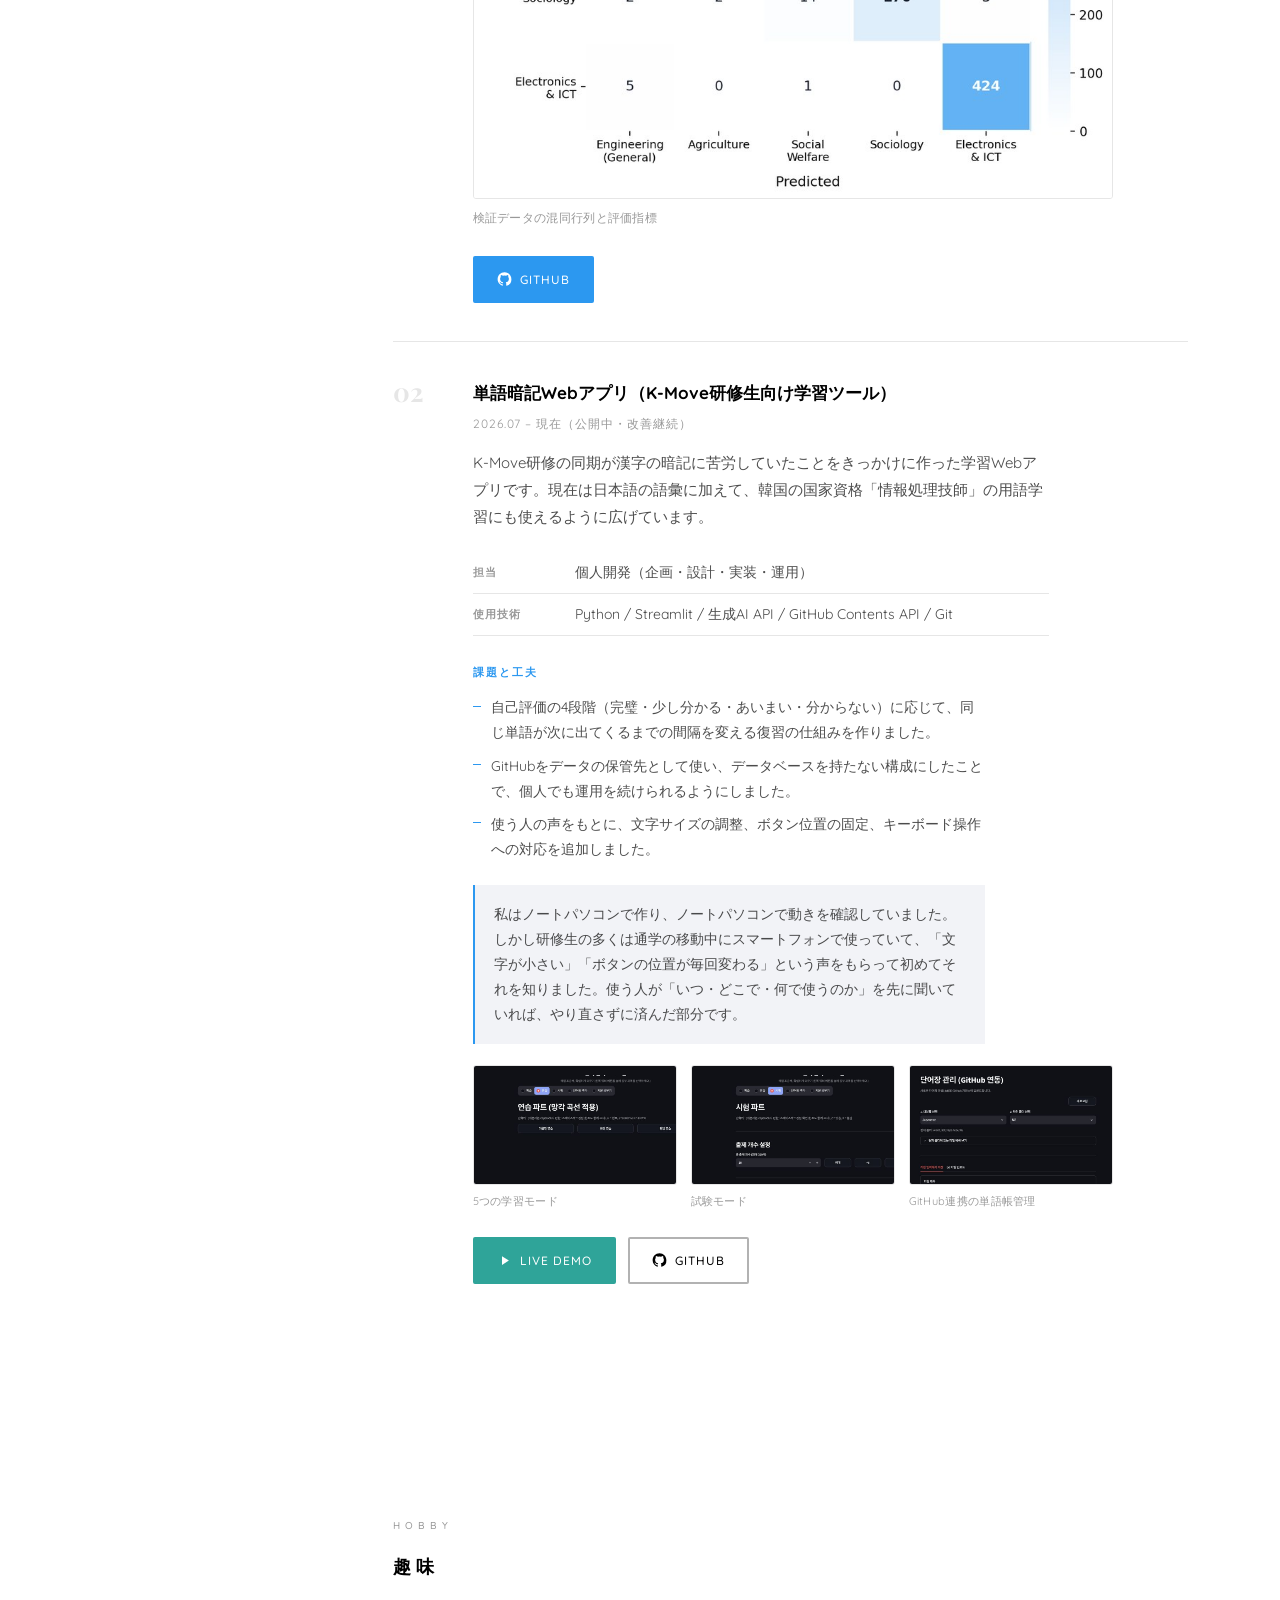
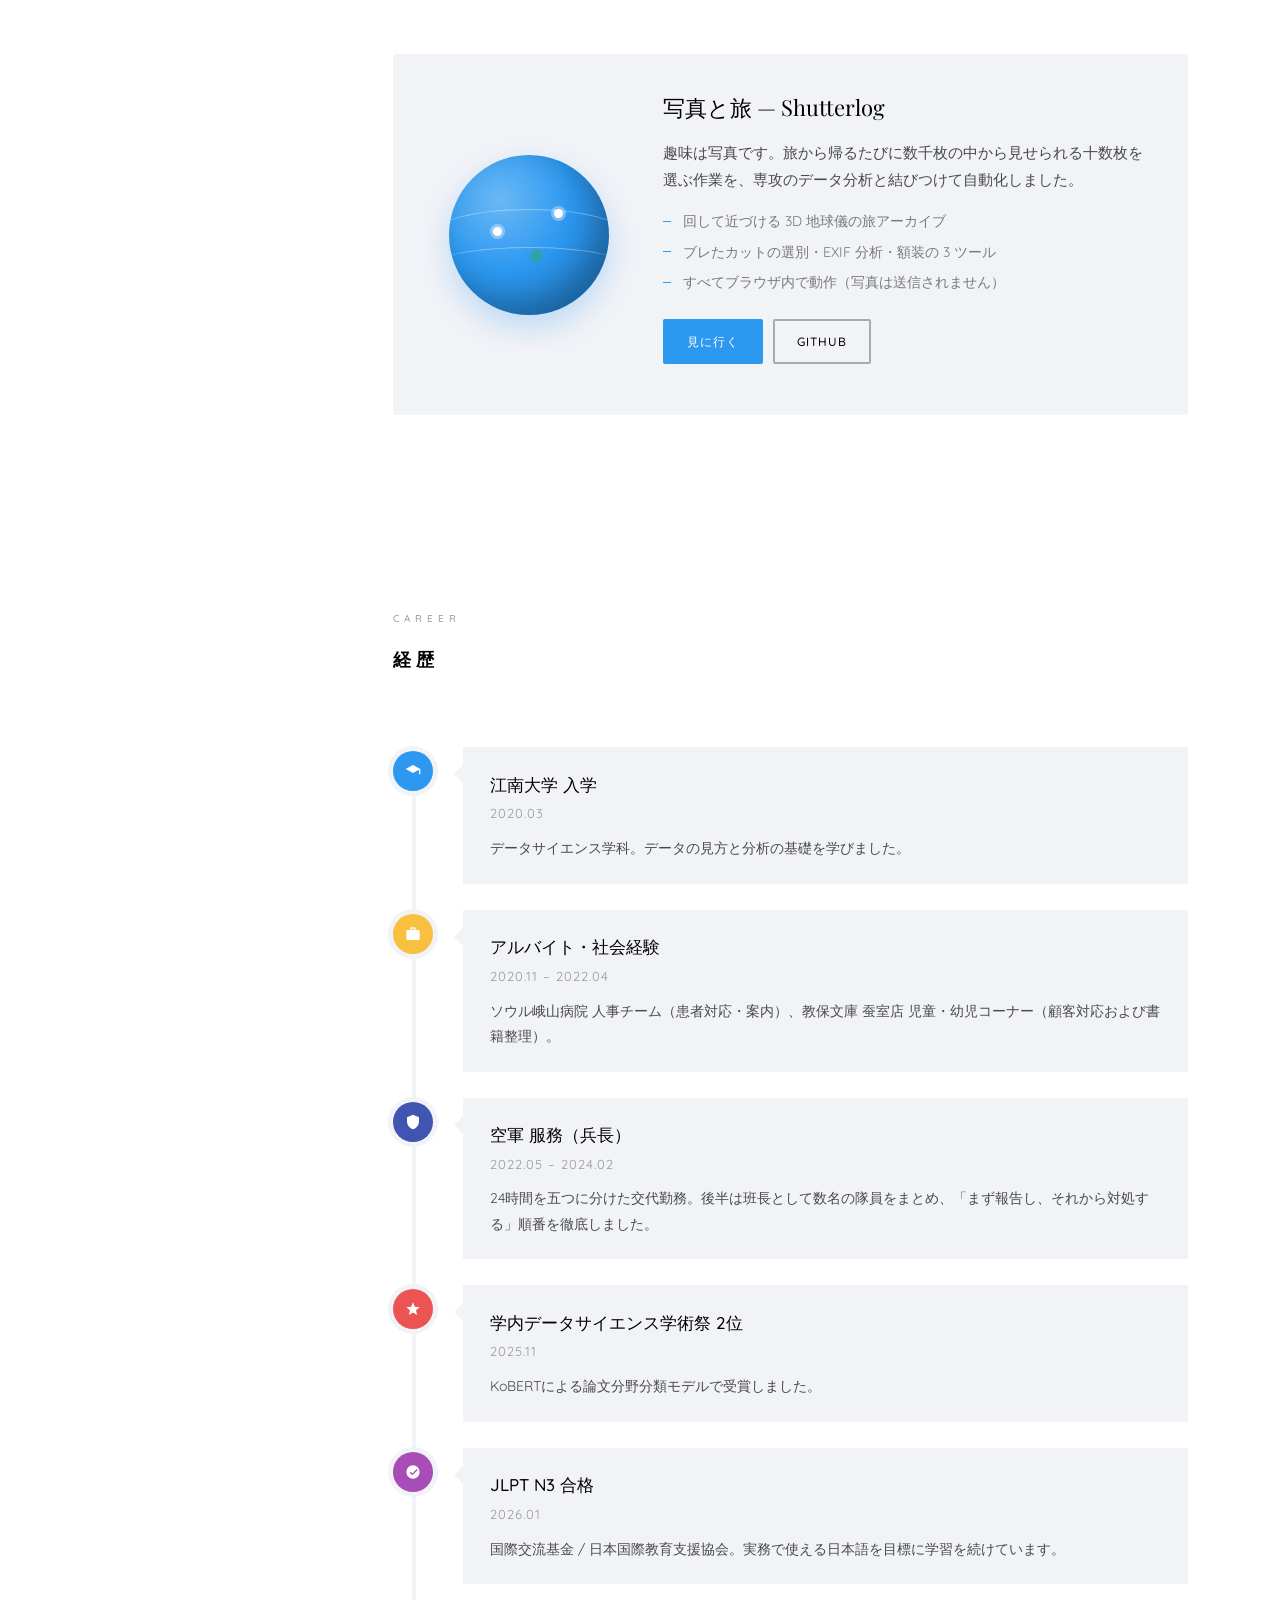
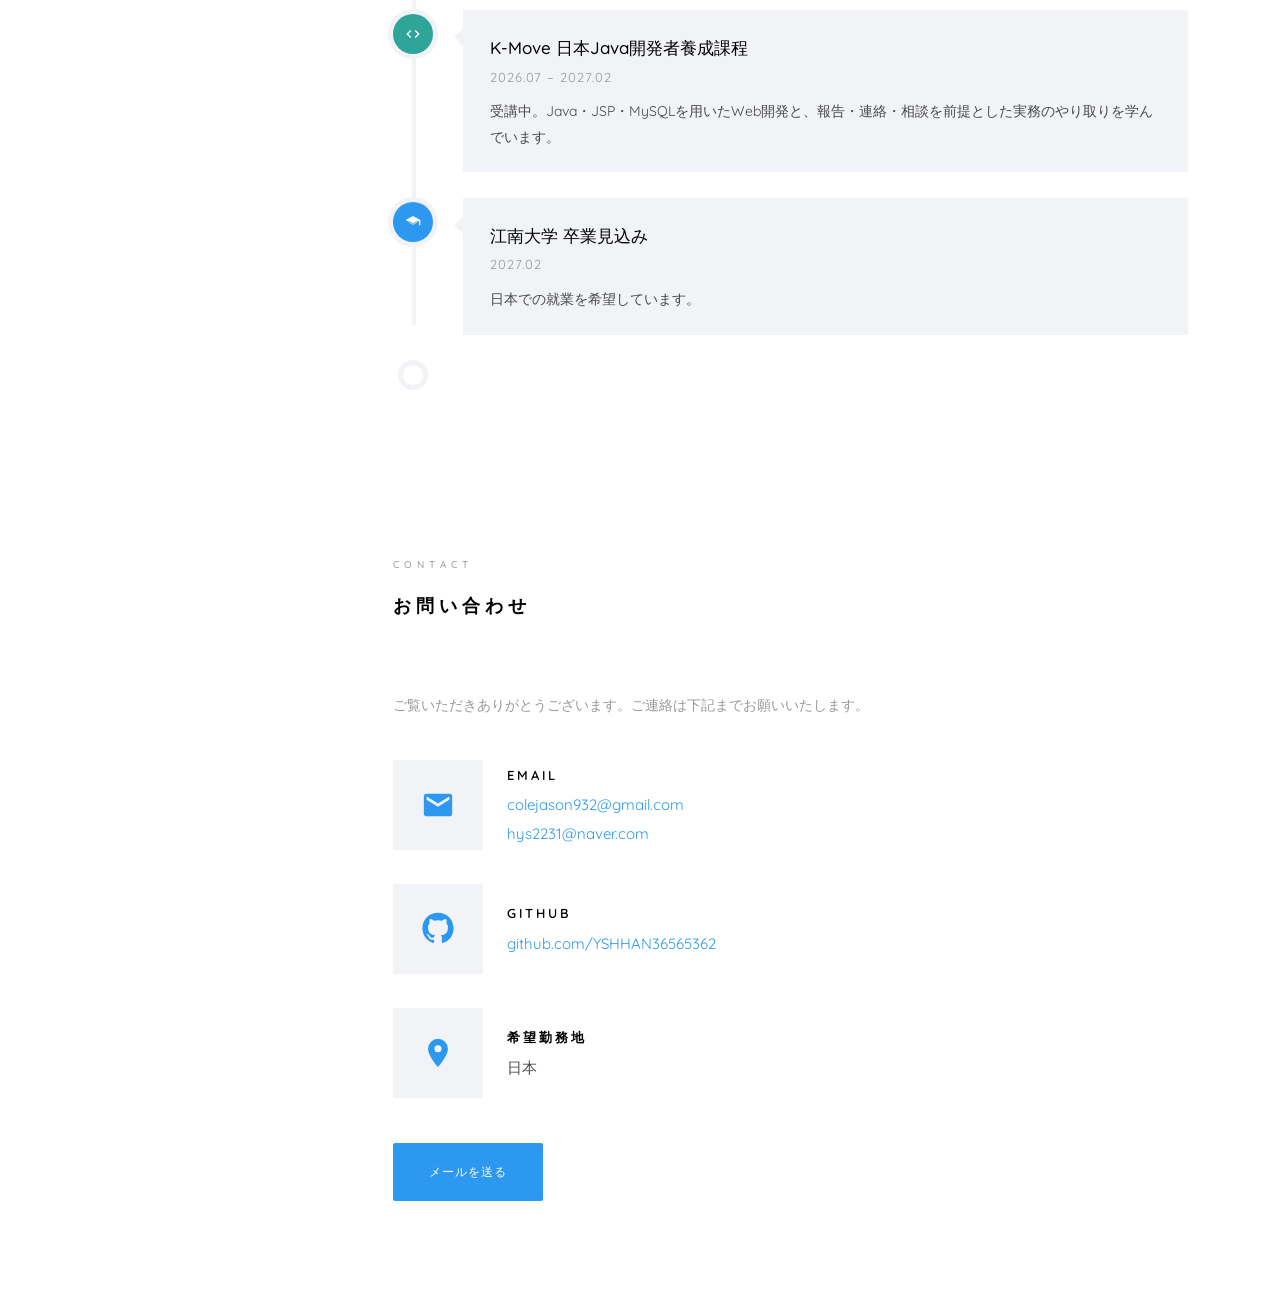
==== commit 01090bab: "1" ====
--- a/index.html
+++ b/index.html
@@ -14,7 +14,7 @@
 
 <!-- ?v= 는 캐시 무효화용입니다. style.css / script.js 를 고칠 때마다 숫자를 올리세요.
      (GitHub Pages 가 예전 CSS 를 계속 내려주는 문제를 막습니다.) -->
-<link rel="stylesheet" href="style.css?v=7" />
+<link rel="stylesheet" href="style.css?v=8" />
 </head>
 <body>
 
@@ -51,6 +51,7 @@
           <li><a href="#about"   data-nav="about"   id="nav-about">About</a></li>
           <li><a href="#skills"  data-nav="skills"  id="nav-skills">Skills</a></li>
           <li><a href="#works"   data-nav="works"   id="nav-works">Works</a></li>
+          <li><a href="#hobby"   data-nav="hobby"   id="nav-hobby">Hobby</a></li>
           <li><a href="#career"  data-nav="career"  id="nav-career">Career</a></li>
           <li><a href="#contact" data-nav="contact" id="nav-contact">Contact</a></li>
         </ul>
@@ -358,6 +359,39 @@
       </article>
     </section>
 
+
+    <!-- ------------------------------------------------ Hobby -->
+    <!-- 취미(사진·여행) 포트폴리오는 별도 저장소(shutterlog)에 있습니다.
+         여기서는 입구만 두고, 본문은 그쪽에서 보여 줍니다. -->
+    <section id="hobby" class="section" data-section="hobby">
+      <div class="heading-block reveal">
+        <span class="heading-meta" id="hobby-meta">Hobby</span>
+        <h2 class="section-heading" id="hobby-heading">趣味</h2>
+      </div>
+
+      <div class="hobby-card reveal">
+        <div class="hobby-visual" aria-hidden="true">
+          <span class="hobby-globe"></span>
+          <span class="hobby-pin hobby-pin-1"></span>
+          <span class="hobby-pin hobby-pin-2"></span>
+          <span class="hobby-pin hobby-pin-3"></span>
+        </div>
+        <div class="hobby-body">
+          <h3 id="hobby-title">写真と旅 — Shutterlog</h3>
+          <p id="hobby-desc">趣味は写真です。旅から帰るたびに数千枚の中から見せられる十数枚を選ぶ作業を、専攻のデータ分析と結びつけて自動化しました。</p>
+          <ul class="hobby-points">
+            <li id="hobby-p1">回して近づける 3D 地球儀の旅アーカイブ</li>
+            <li id="hobby-p2">ブレたカットの選別・EXIF 分析・額装の 3 ツール</li>
+            <li id="hobby-p3">すべてブラウザ内で動作（写真は送信されません）</li>
+          </ul>
+          <p class="hobby-cta">
+            <a class="btn btn-primary" href="https://yshhan36565362.github.io/shutterlog/" target="_blank" rel="noopener" id="hobby-cta">見に行く</a>
+            <a class="btn btn-outline" href="https://github.com/YSHHAN36565362/shutterlog" target="_blank" rel="noopener" id="hobby-repo">GitHub</a>
+          </p>
+        </div>
+      </div>
+    </section>
+
     <!-- ------------------------------------------------ Career -->
     <section id="career" class="section" data-section="career">
       <div class="heading-block reveal">
@@ -505,6 +539,6 @@
      외부 CDN 을 쓰다가 페이지 전체가 죽은 적이 있어서입니다. (DESIGN.md 7절)
      이 파일이 없어도 사이트는 100% 동작합니다. 애니메이션 연출만 빠집니다. -->
 <script src="anime.min.js?v=7"></script>
-<script src="script.js?v=7"></script>
+<script src="script.js?v=8"></script>
 </body>
 </html>
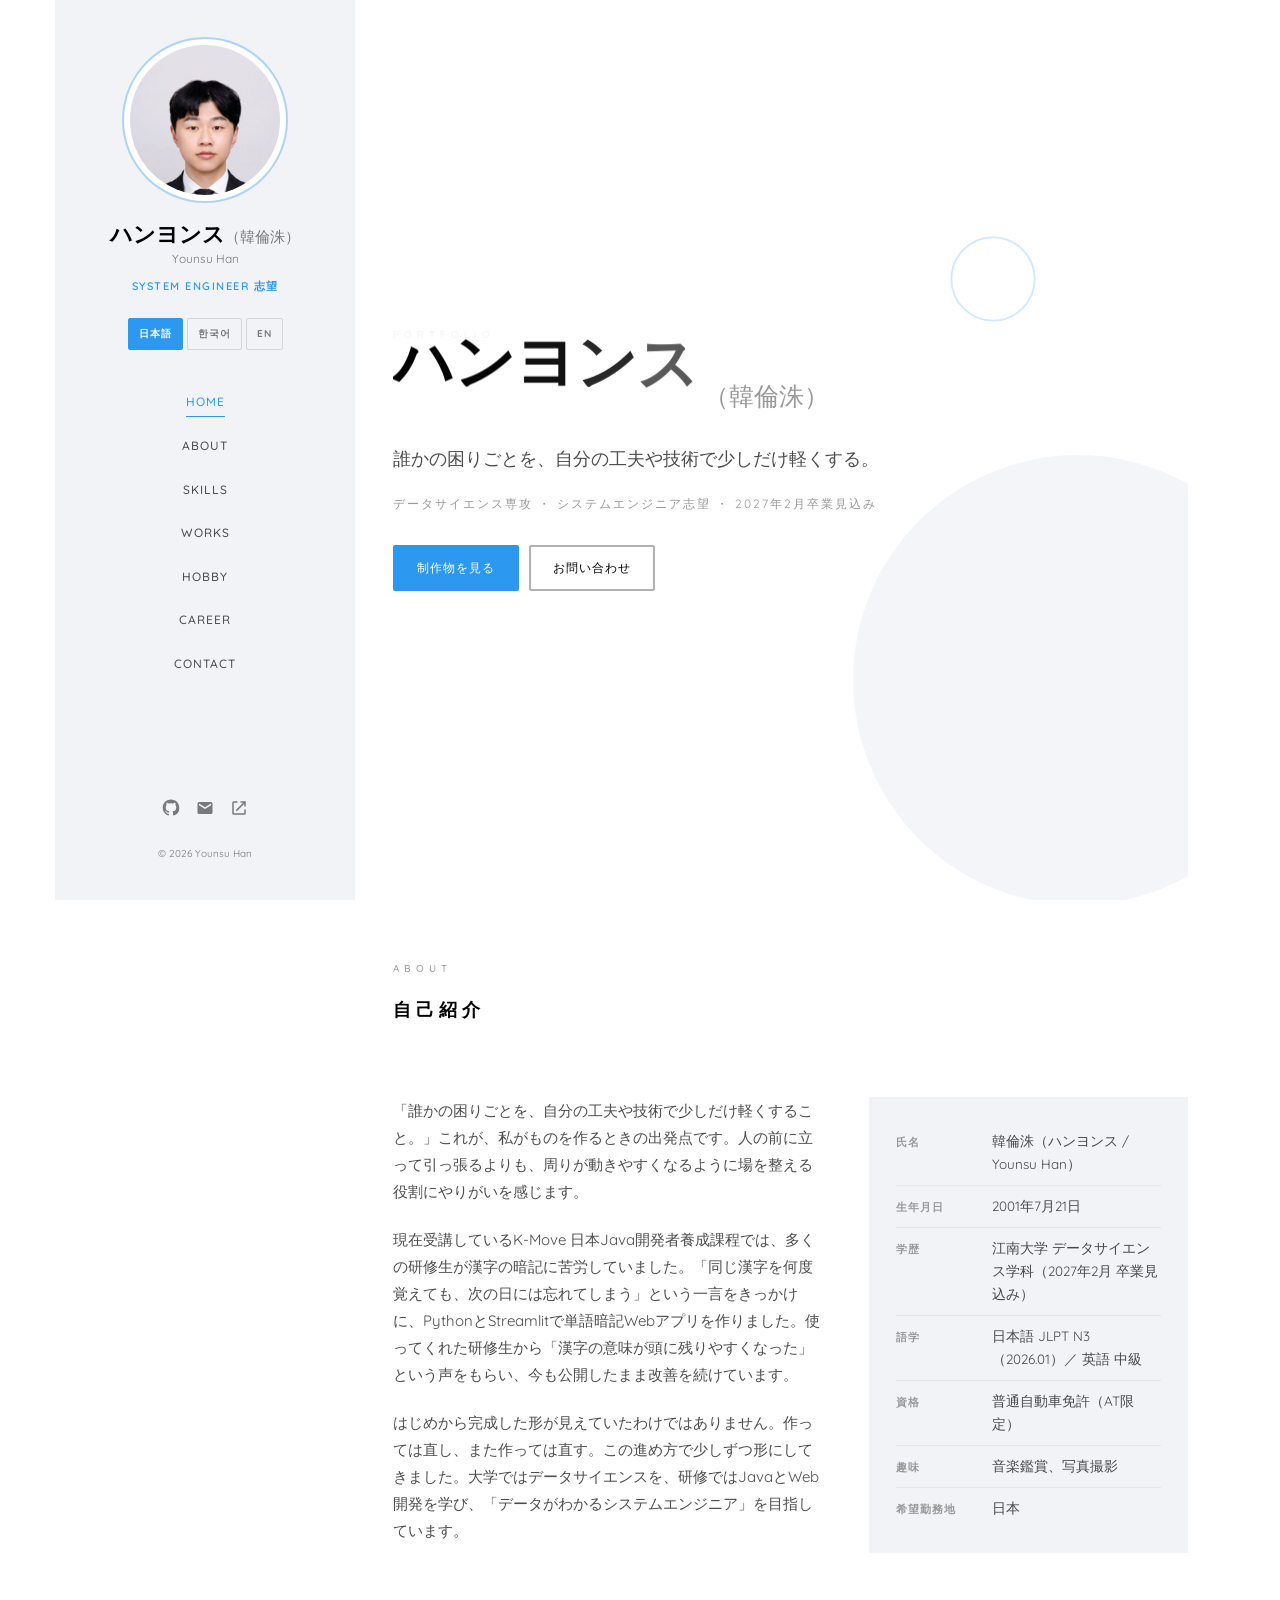
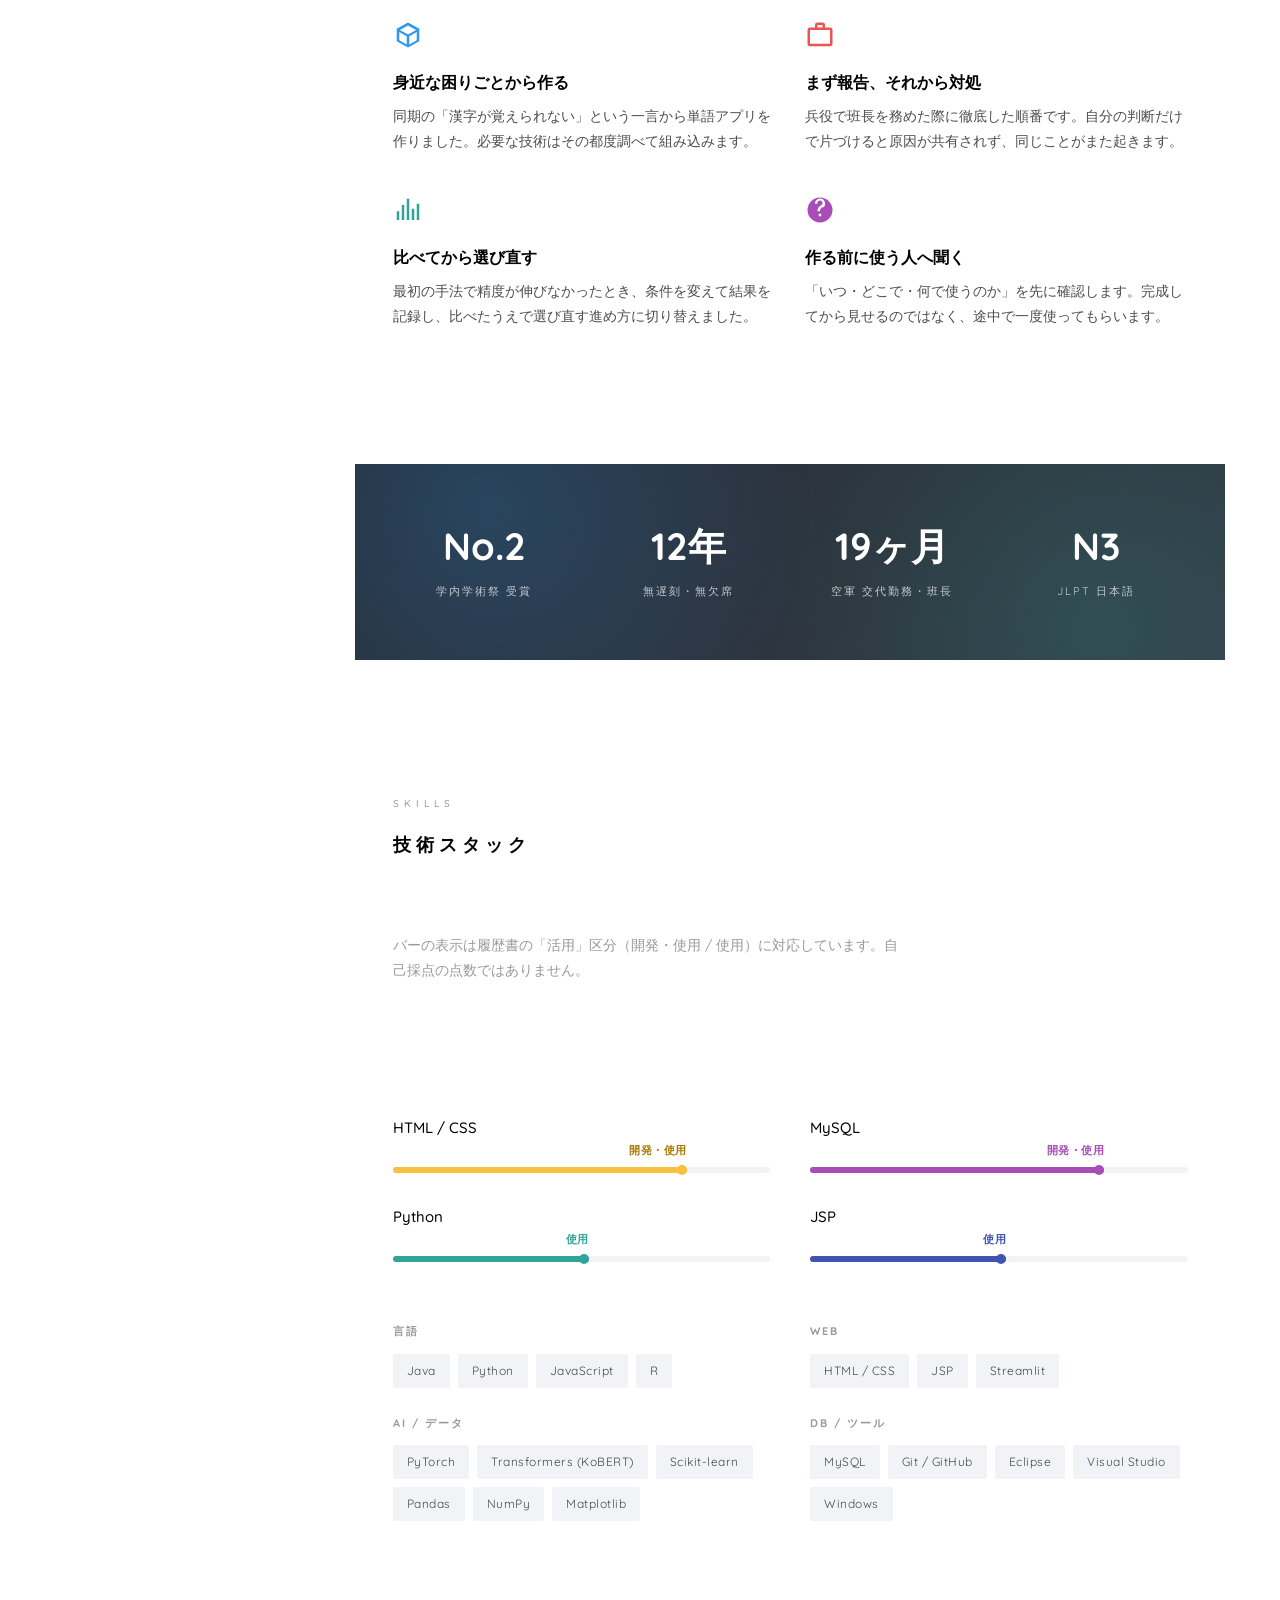
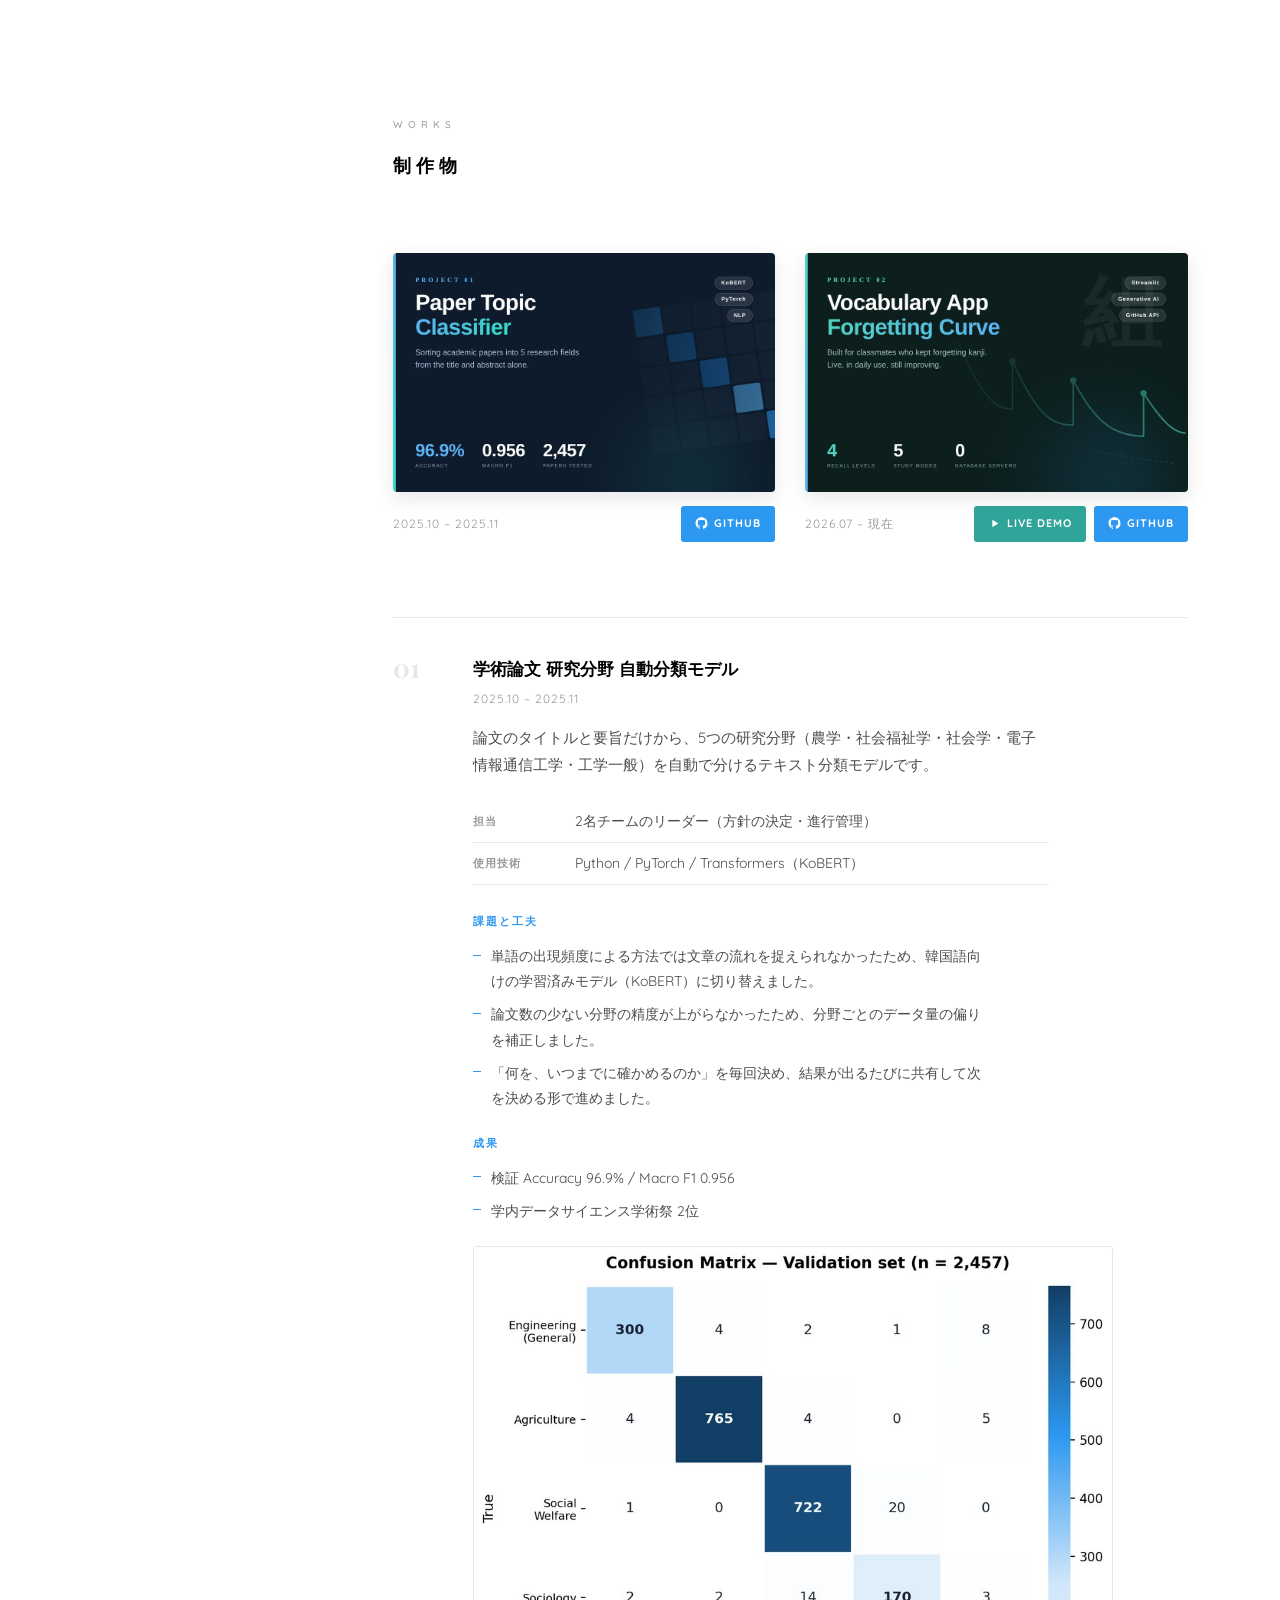
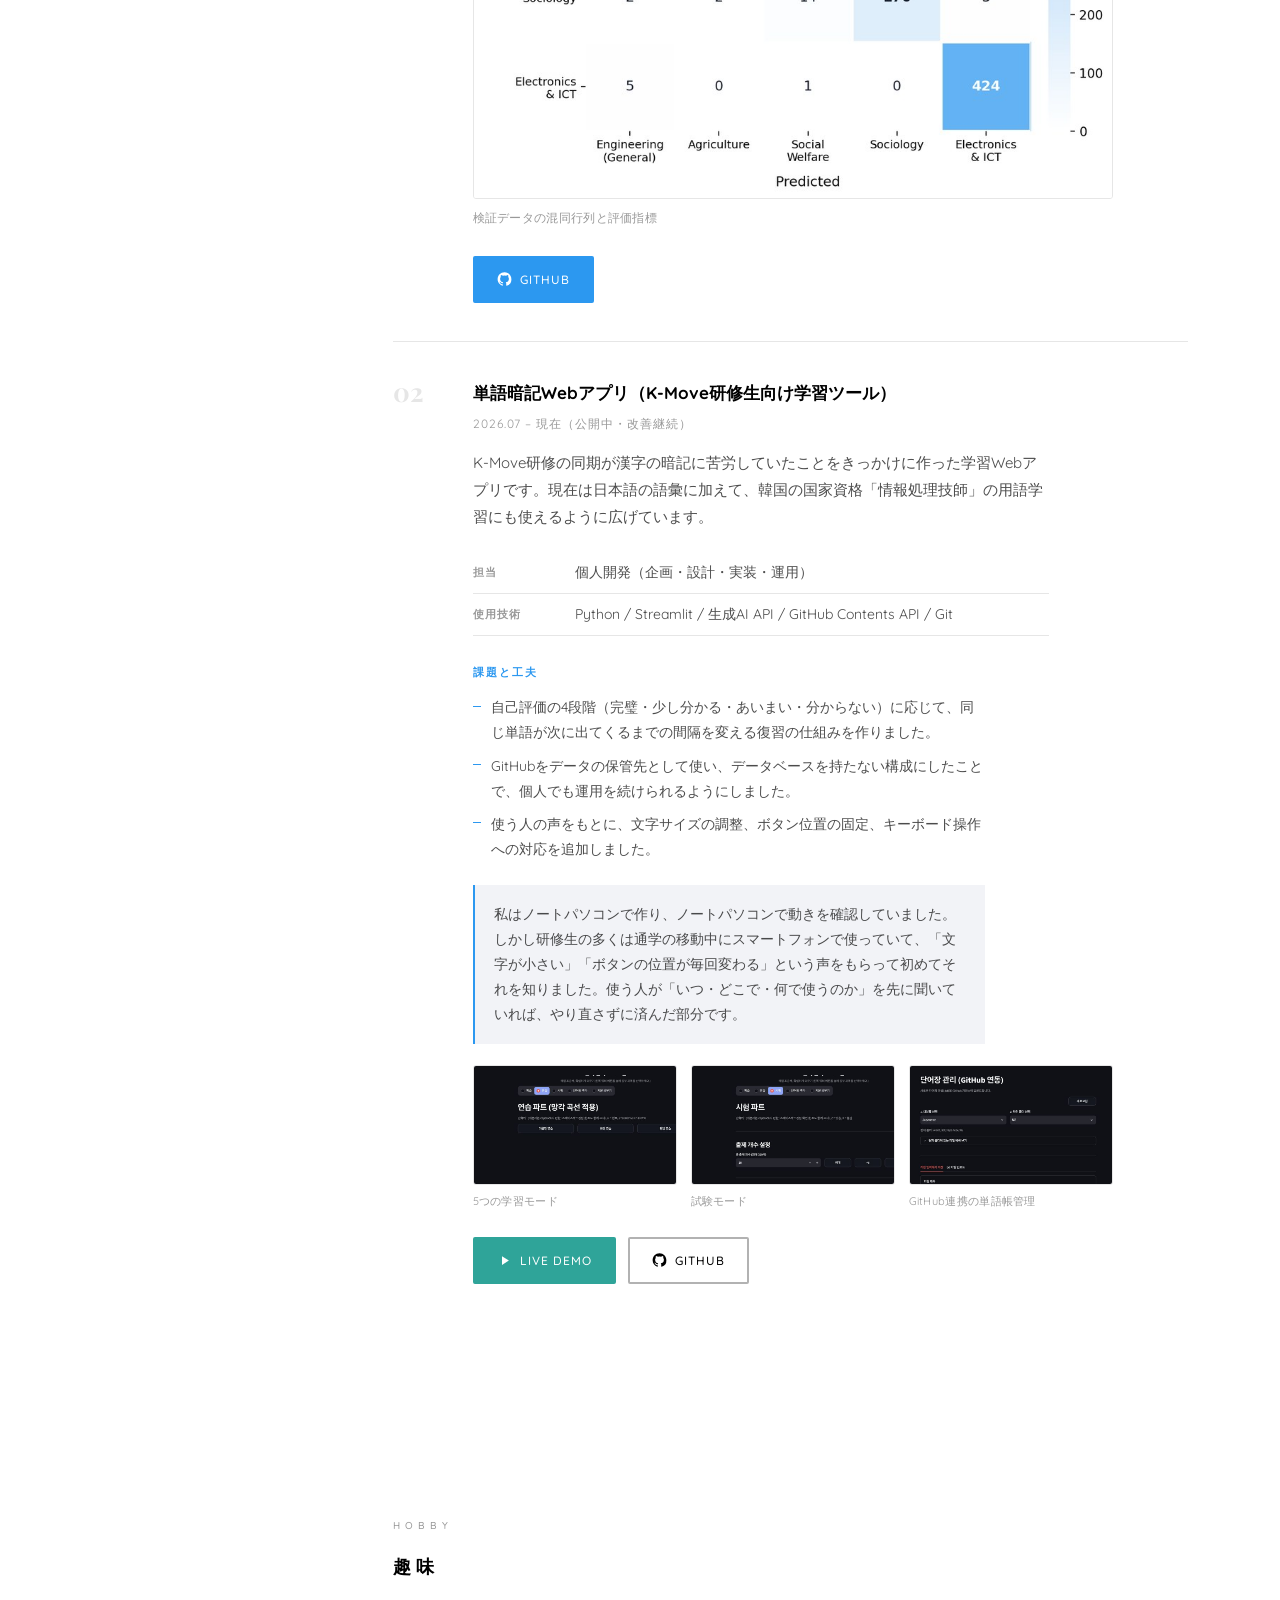
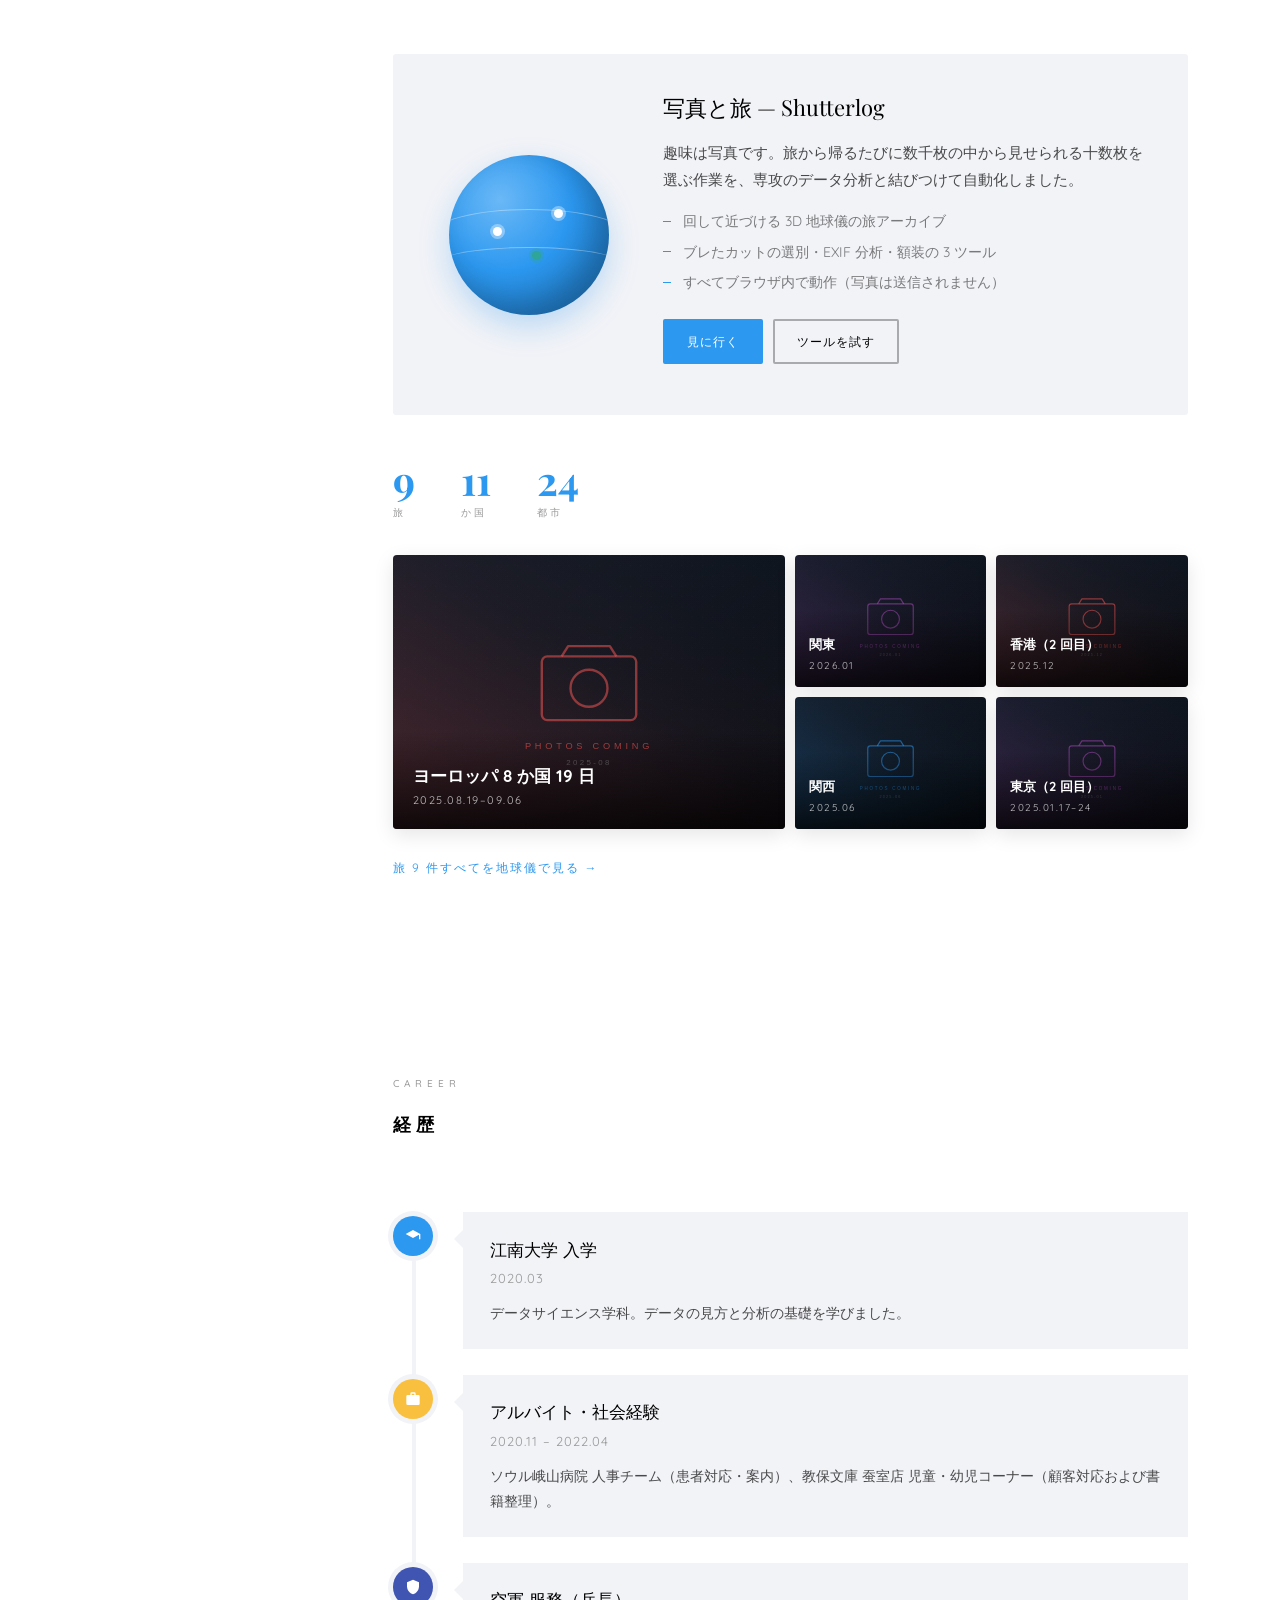
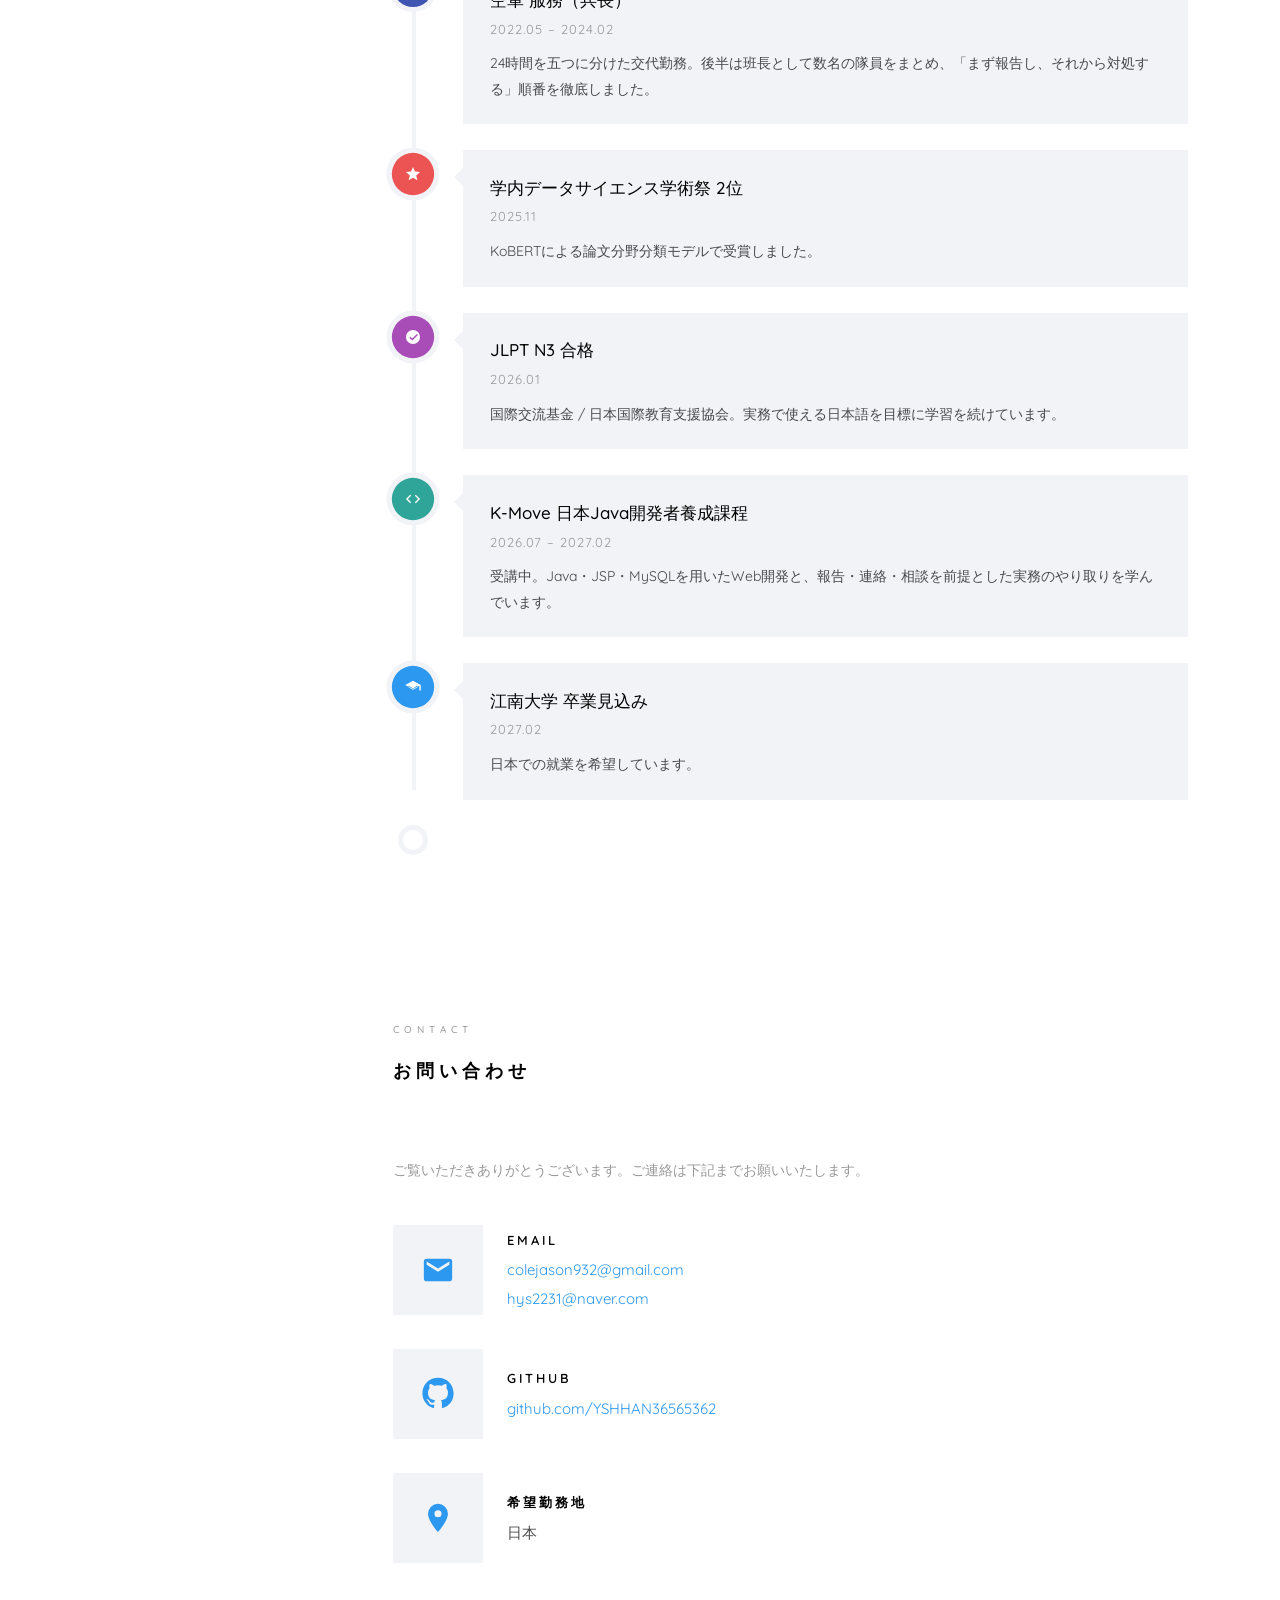
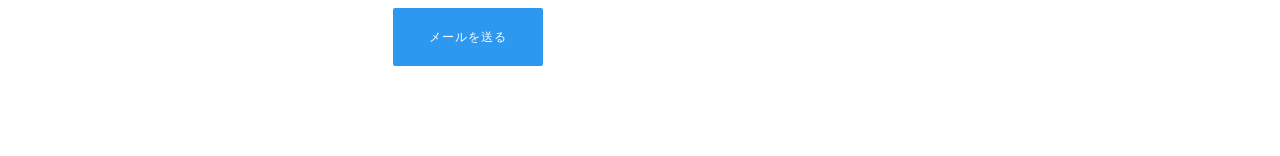
==== commit c4bc8bc1: "1" ====
--- a/index.html
+++ b/index.html
@@ -14,7 +14,7 @@
 
 <!-- ?v= 는 캐시 무효화용입니다. style.css / script.js 를 고칠 때마다 숫자를 올리세요.
      (GitHub Pages 가 예전 CSS 를 계속 내려주는 문제를 막습니다.) -->
-<link rel="stylesheet" href="style.css?v=8" />
+<link rel="stylesheet" href="style.css?v=9" />
 </head>
 <body>
 
@@ -361,8 +361,11 @@
 
 
     <!-- ------------------------------------------------ Hobby -->
-    <!-- 취미(사진·여행) 포트폴리오는 별도 저장소(shutterlog)에 있습니다.
-         여기서는 입구만 두고, 본문은 그쪽에서 보여 줍니다. -->
+    <!-- 사진·여행 포트폴리오는 같은 저장소의 photo/ 안에 있습니다.
+         여기서는 소개 + 통계 + 대표 사진 미리보기까지 보여 주고,
+         본문(지구본·앨범·도구)은 photo/ 로 넘깁니다.
+         타일의 표지 사진과 제목은 script.js 가 photo/data/preview.js 에서 채웁니다.
+         preview.js 가 없거나 JS 가 죽어도 아래 정적 문구가 그대로 남습니다. -->
     <section id="hobby" class="section" data-section="hobby">
       <div class="heading-block reveal">
         <span class="heading-meta" id="hobby-meta">Hobby</span>
@@ -385,11 +388,60 @@
             <li id="hobby-p3">すべてブラウザ内で動作（写真は送信されません）</li>
           </ul>
           <p class="hobby-cta">
-            <a class="btn btn-primary" href="https://yshhan36565362.github.io/shutterlog/" target="_blank" rel="noopener" id="hobby-cta">見に行く</a>
-            <a class="btn btn-outline" href="https://github.com/YSHHAN36565362/shutterlog" target="_blank" rel="noopener" id="hobby-repo">GitHub</a>
+            <a class="btn btn-primary" href="photo/" id="hobby-cta">見に行く</a>
+            <a class="btn btn-outline" href="photo/tools/stats.html" id="hobby-tools">ツールを試す</a>
           </p>
         </div>
       </div>
+
+      <ul class="hobby-stats reveal" id="hobby-stats">
+        <li><b data-hs="trips">9</b><span id="hs-l-trips">旅</span></li>
+        <li><b data-hs="countries">11</b><span id="hs-l-countries">か国</span></li>
+        <li><b data-hs="cities">24</b><span id="hs-l-cities">都市</span></li>
+        <li id="hs-photos-item" hidden><b data-hs="photos">0</b><span id="hs-l-photos">枚</span></li>
+      </ul>
+
+      <div class="hobby-strip reveal" id="hobby-strip">
+        <a class="hobby-shot hobby-shot--wide" href="photo/trip.html?id=2025-08_europe" data-trip="2025-08_europe">
+          <span class="hobby-shot-img" aria-hidden="true"></span>
+          <span class="hobby-shot-cap">
+            <b data-shot-title>ヨーロッパ 8 か国 19 日</b>
+            <em data-shot-when>2025.08.19–09.06</em>
+          </span>
+        </a>
+        <a class="hobby-shot" href="photo/trip.html?id=2026-01_kanto" data-trip="2026-01_kanto">
+          <span class="hobby-shot-img" aria-hidden="true"></span>
+          <span class="hobby-shot-cap">
+            <b data-shot-title>関東</b>
+            <em data-shot-when>2026.01</em>
+          </span>
+        </a>
+        <a class="hobby-shot" href="photo/trip.html?id=2025-12_hongkong" data-trip="2025-12_hongkong">
+          <span class="hobby-shot-img" aria-hidden="true"></span>
+          <span class="hobby-shot-cap">
+            <b data-shot-title>香港（2 回目）</b>
+            <em data-shot-when>2025.12</em>
+          </span>
+        </a>
+        <a class="hobby-shot" href="photo/trip.html?id=2025-06_kansai" data-trip="2025-06_kansai">
+          <span class="hobby-shot-img" aria-hidden="true"></span>
+          <span class="hobby-shot-cap">
+            <b data-shot-title>関西</b>
+            <em data-shot-when>2025.06</em>
+          </span>
+        </a>
+        <a class="hobby-shot" href="photo/trip.html?id=2025-01_tokyo" data-trip="2025-01_tokyo">
+          <span class="hobby-shot-img" aria-hidden="true"></span>
+          <span class="hobby-shot-cap">
+            <b data-shot-title>東京（2 回目）</b>
+            <em data-shot-when>2025.01.17–24</em>
+          </span>
+        </a>
+      </div>
+
+      <p class="hobby-more reveal">
+        <a href="photo/" id="hobby-more">旅 9 件すべてを地球儀で見る →</a>
+      </p>
     </section>
 
     <!-- ------------------------------------------------ Career -->
@@ -539,6 +591,9 @@
      외부 CDN 을 쓰다가 페이지 전체가 죽은 적이 있어서입니다. (DESIGN.md 7절)
      이 파일이 없어도 사이트는 100% 동작합니다. 애니메이션 연출만 빠집니다. -->
 <script src="anime.min.js?v=7"></script>
-<script src="script.js?v=8"></script>
+<!-- 사진 미리보기 데이터. photo/build.py 가 만듭니다.
+     없어도 Hobby 섹션은 정적 문구 그대로 표시됩니다. -->
+<script src="photo/data/preview.js?v=1"></script>
+<script src="script.js?v=9"></script>
 </body>
 </html>
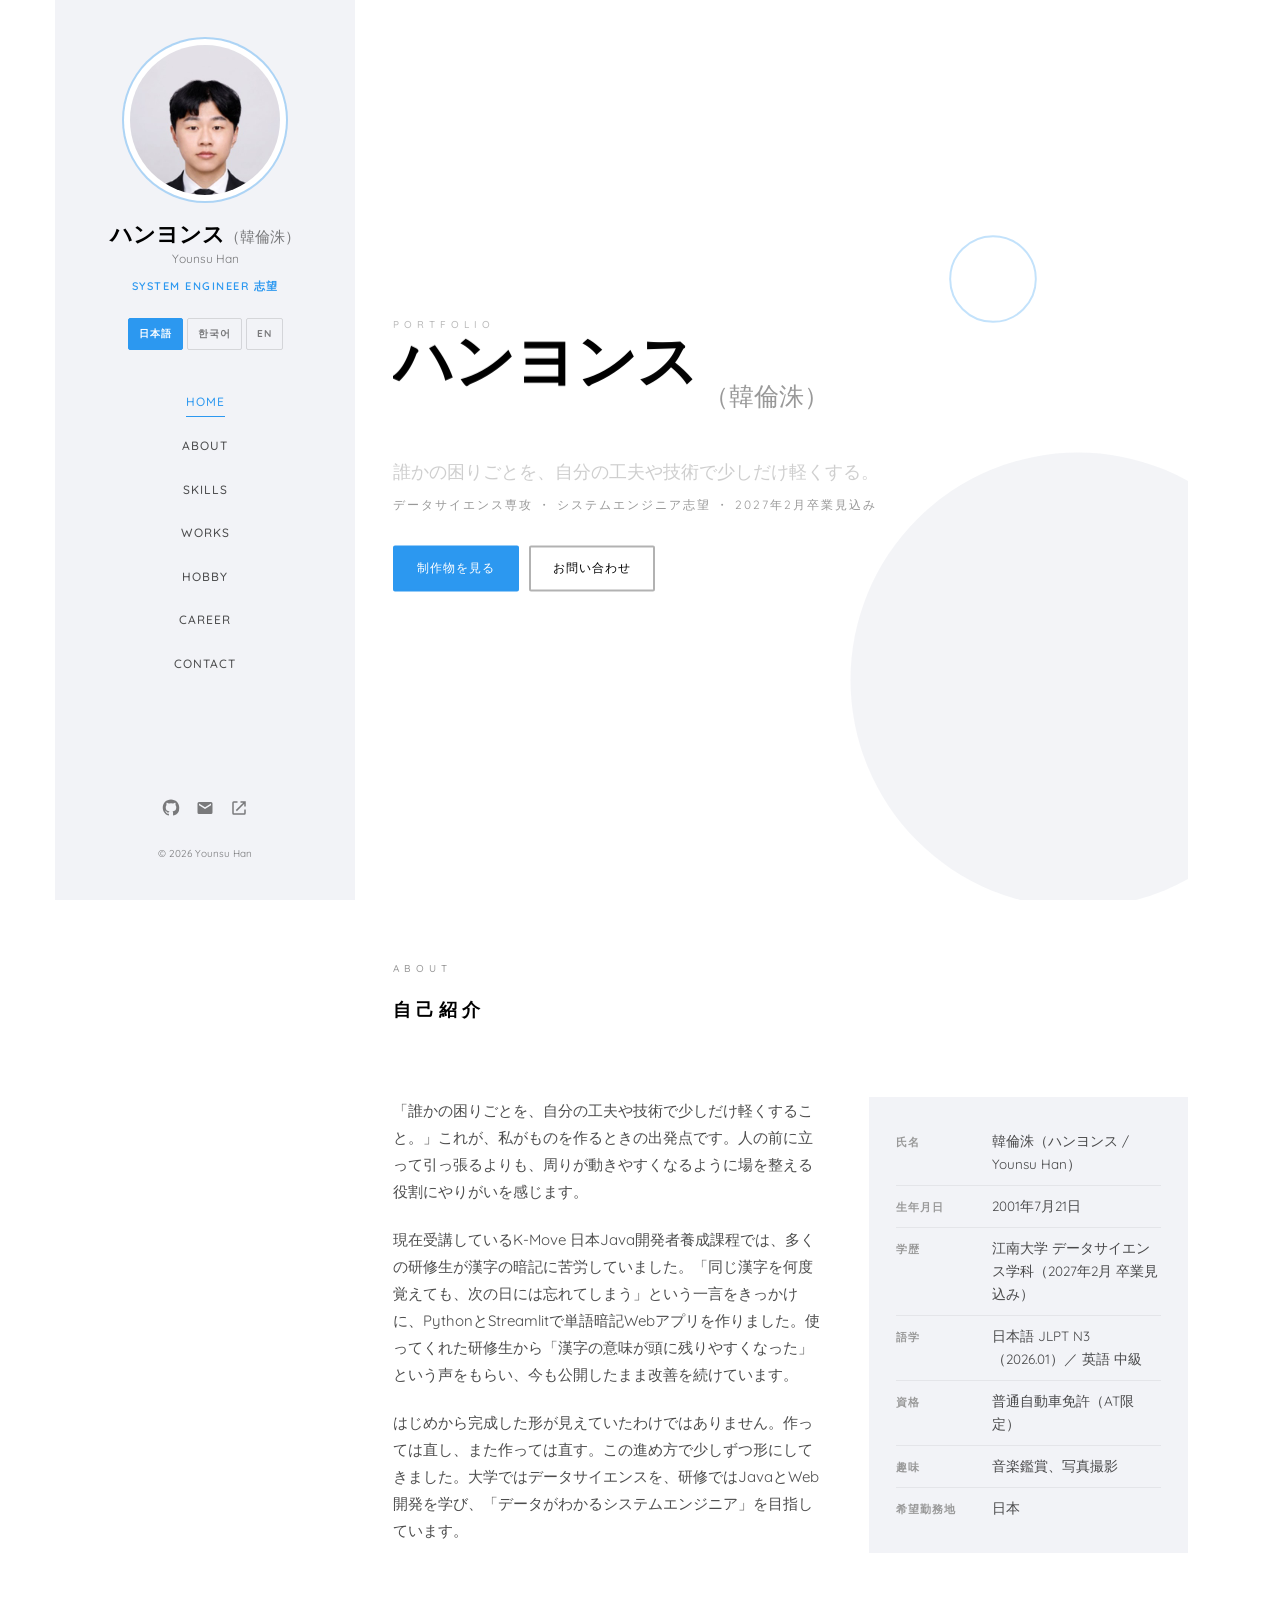
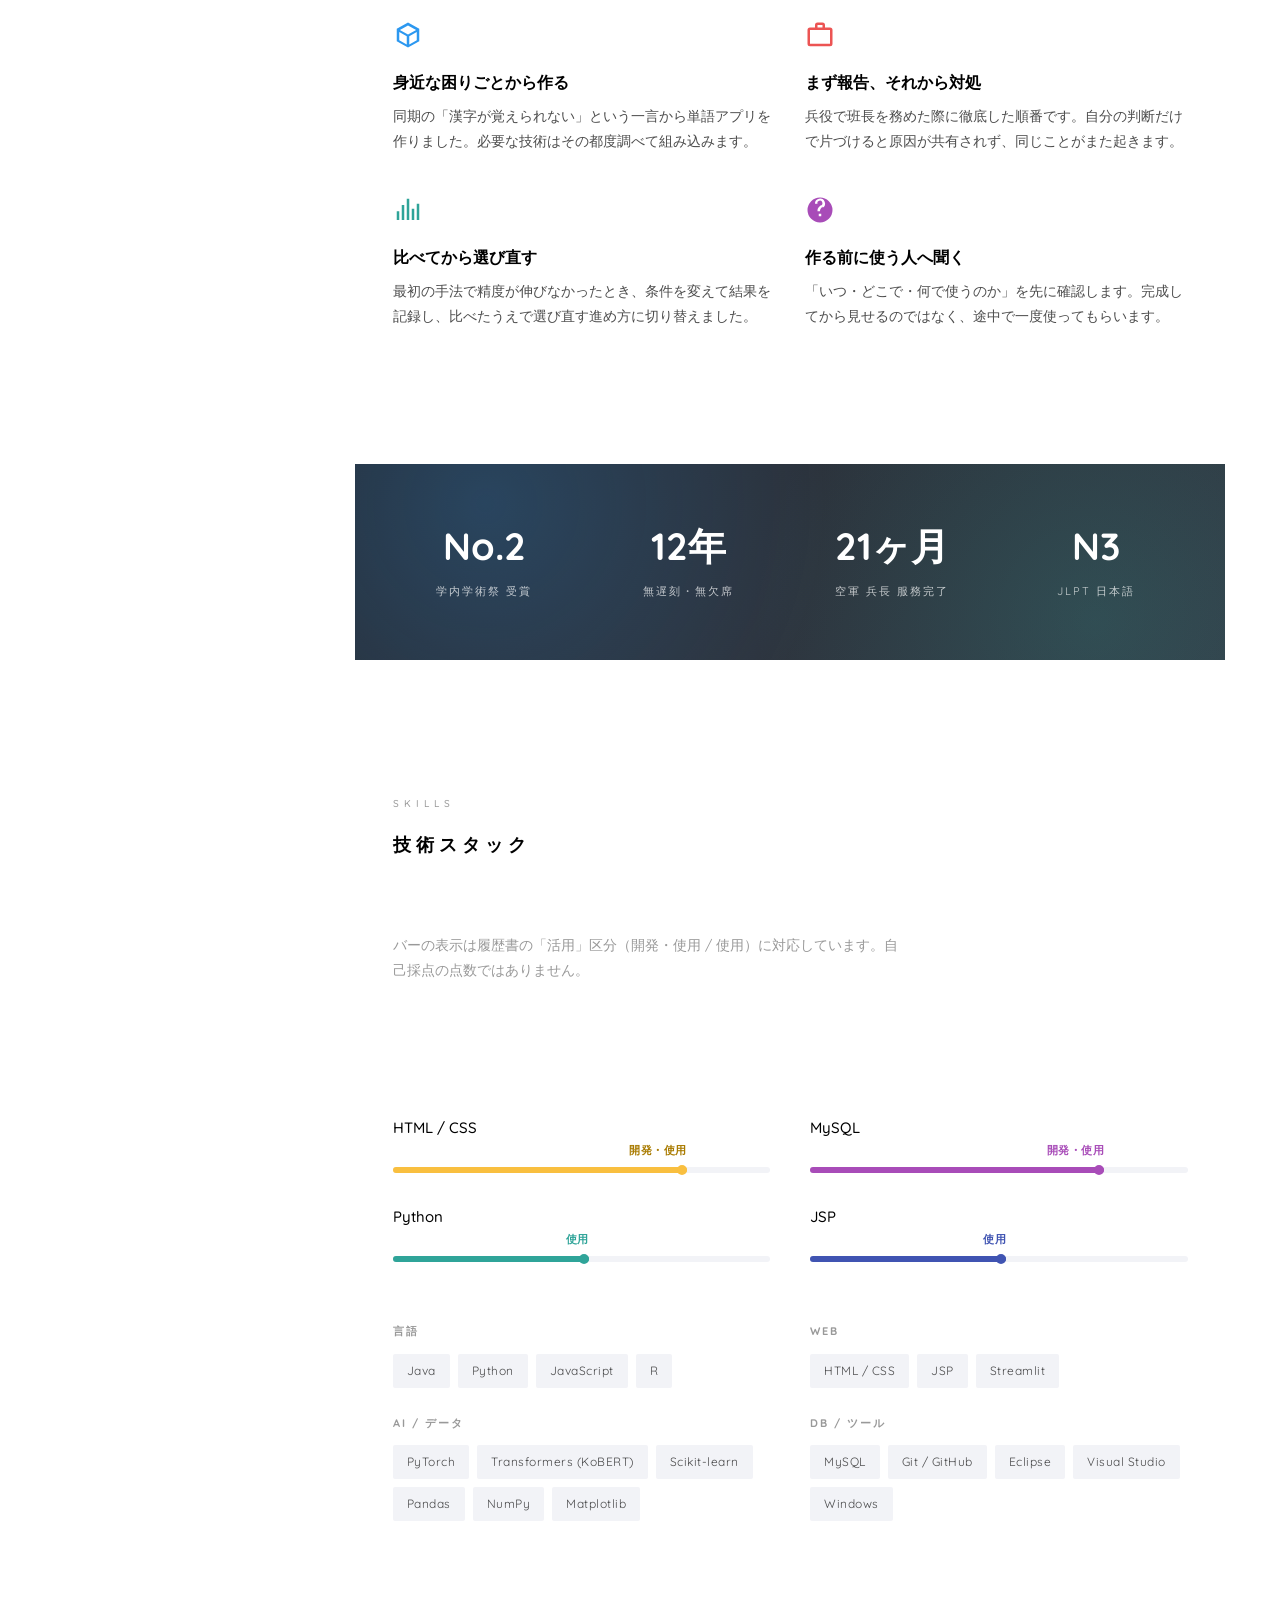
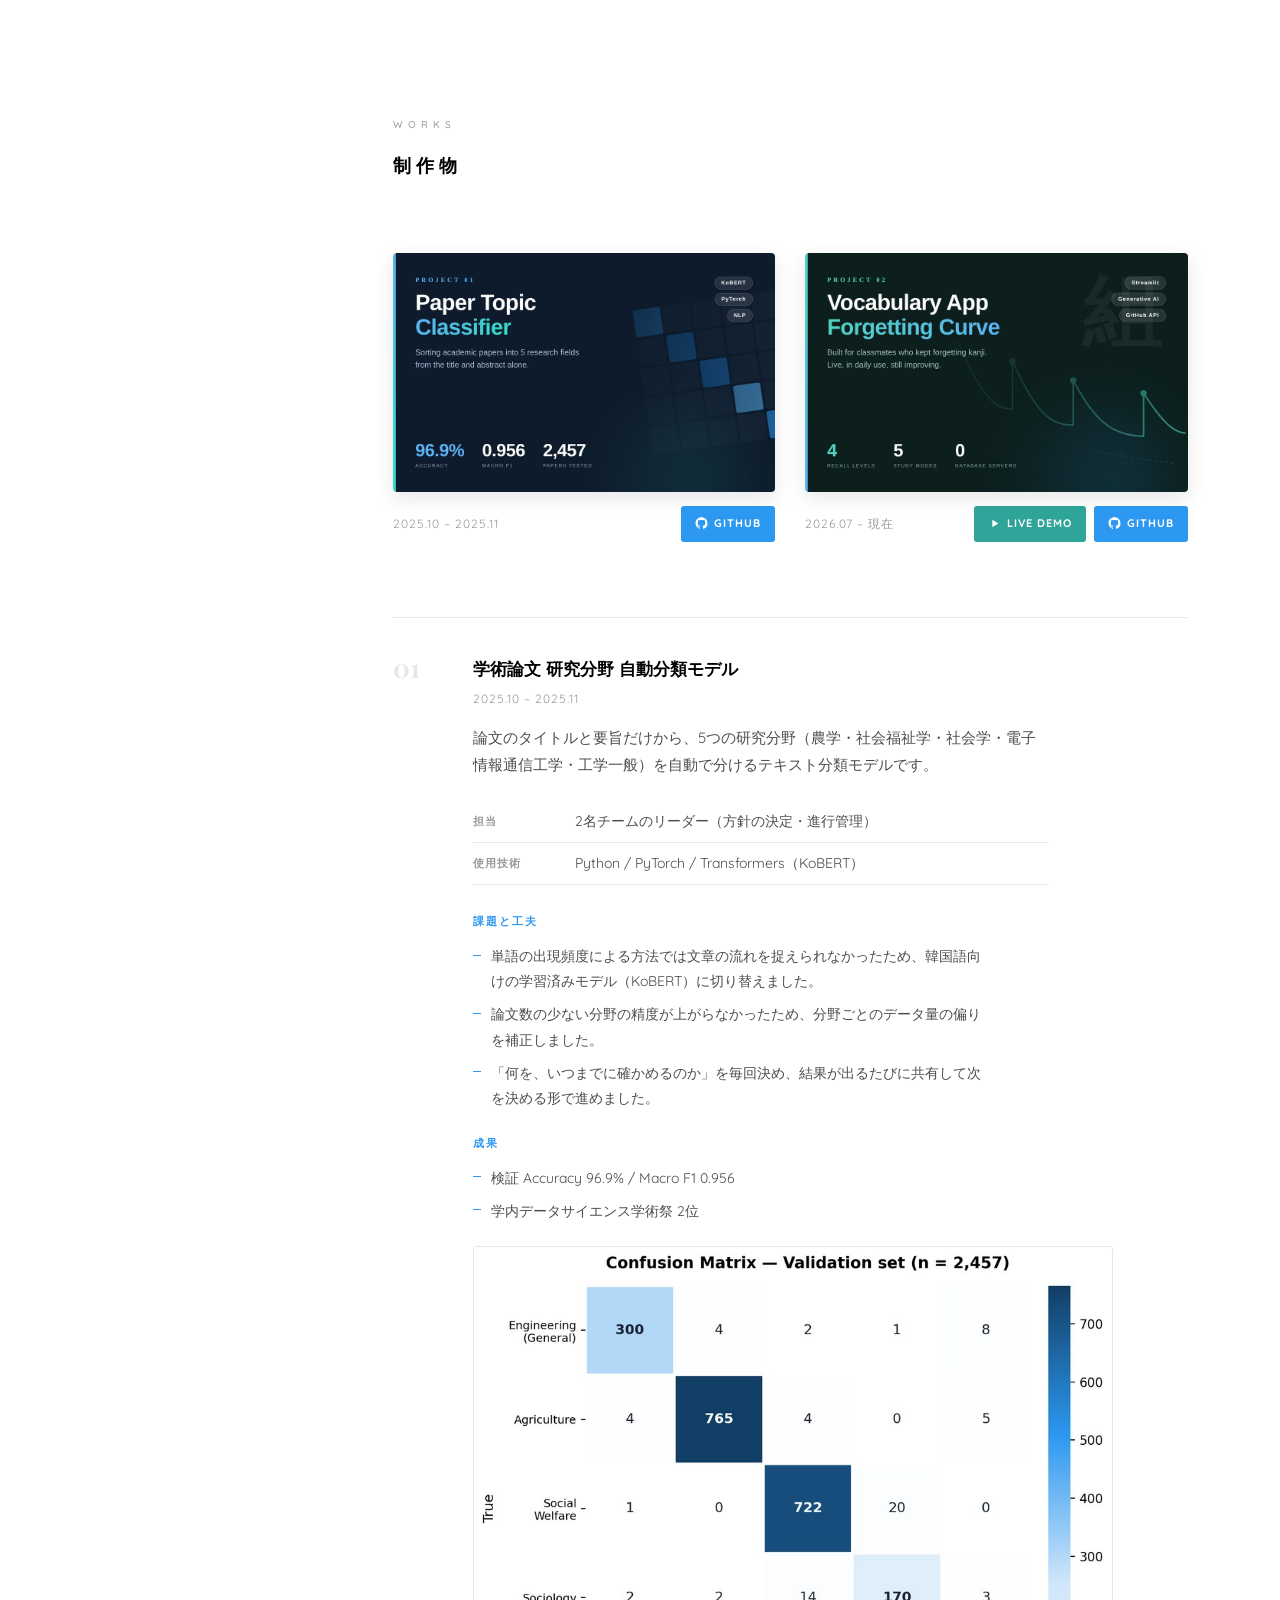
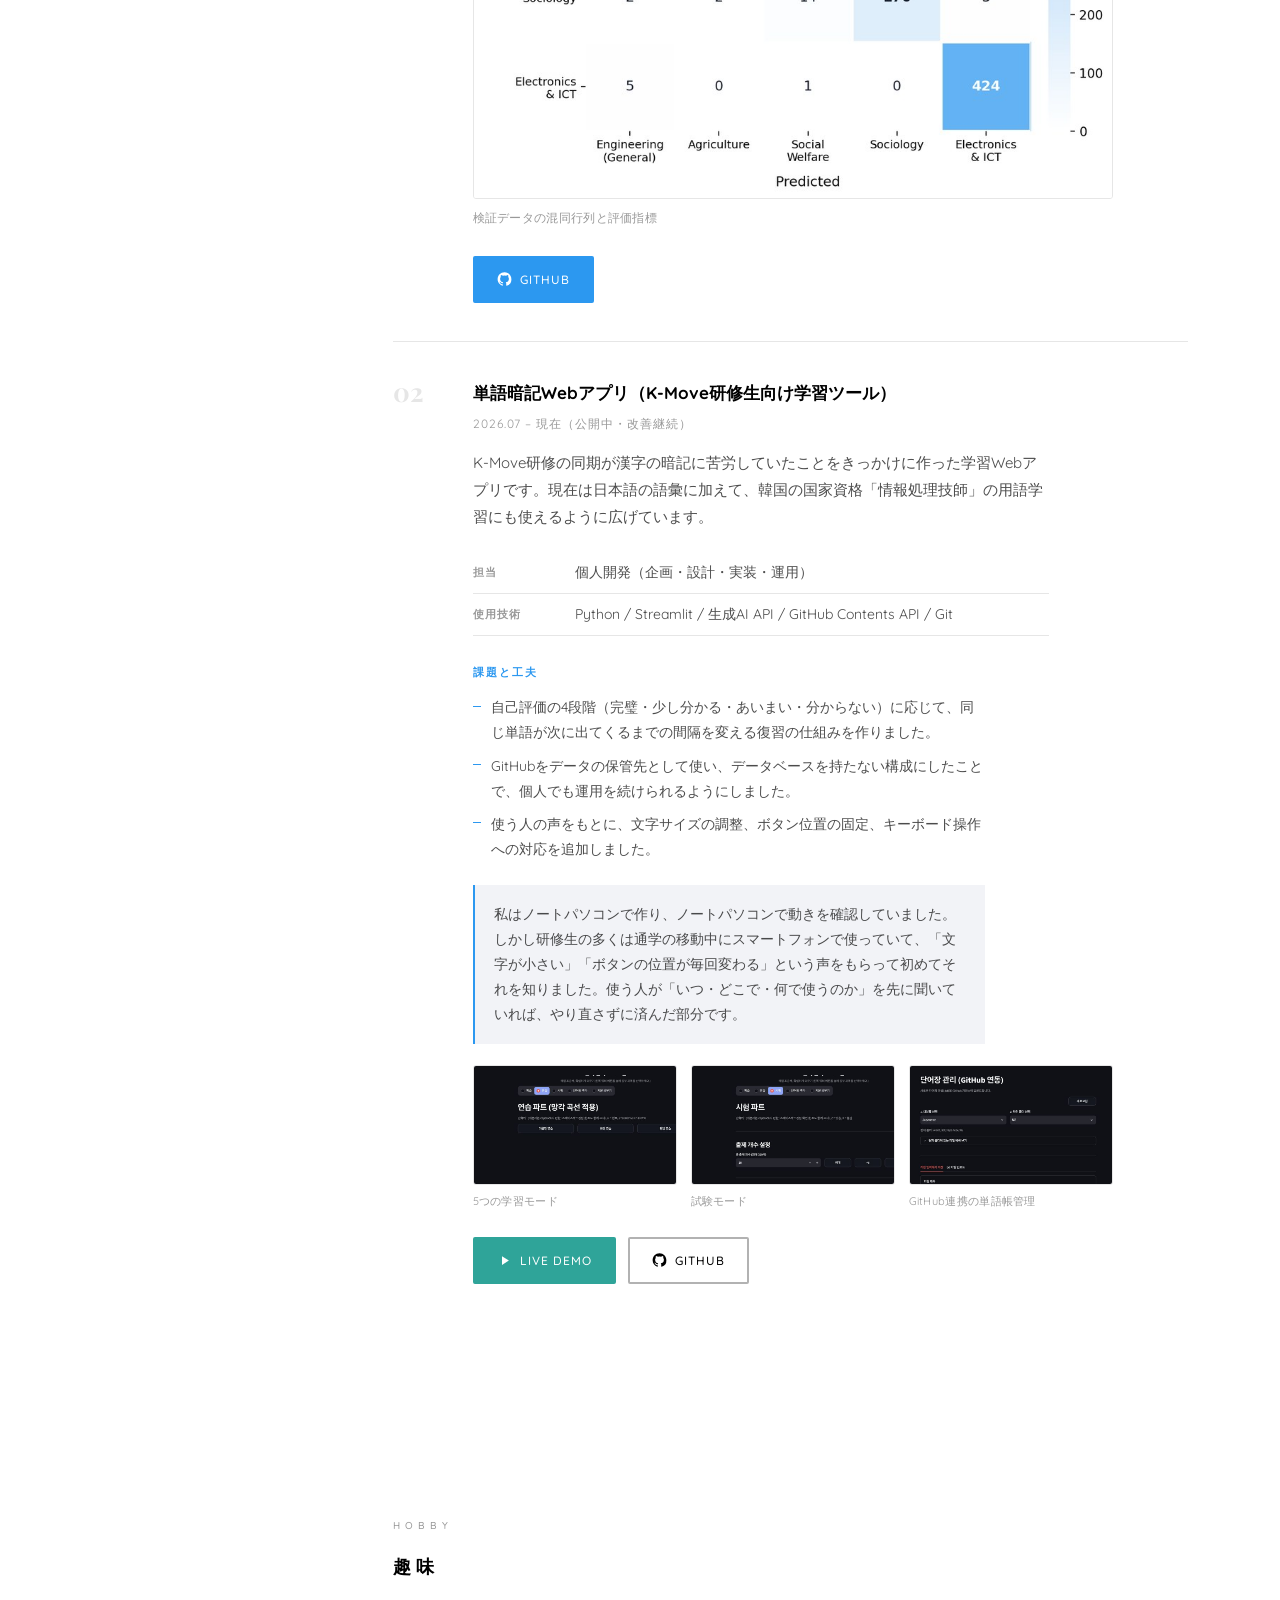
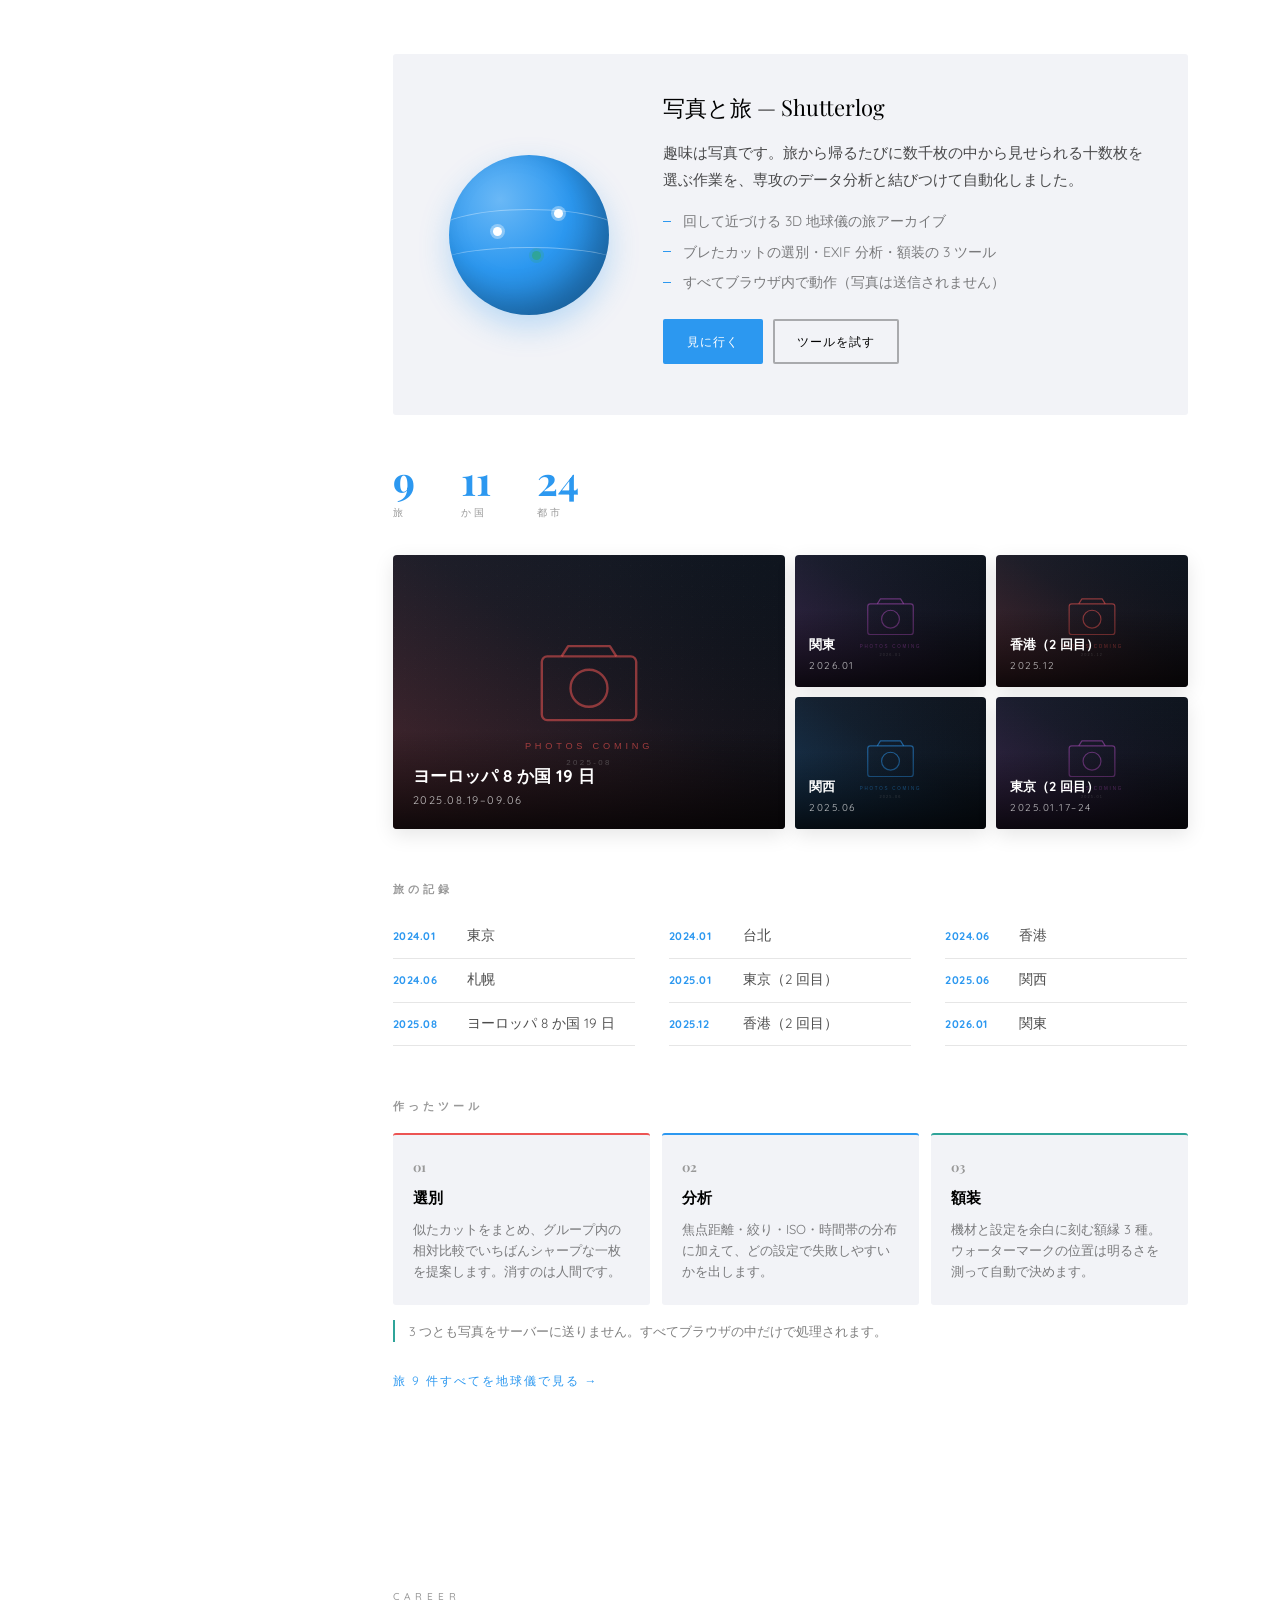
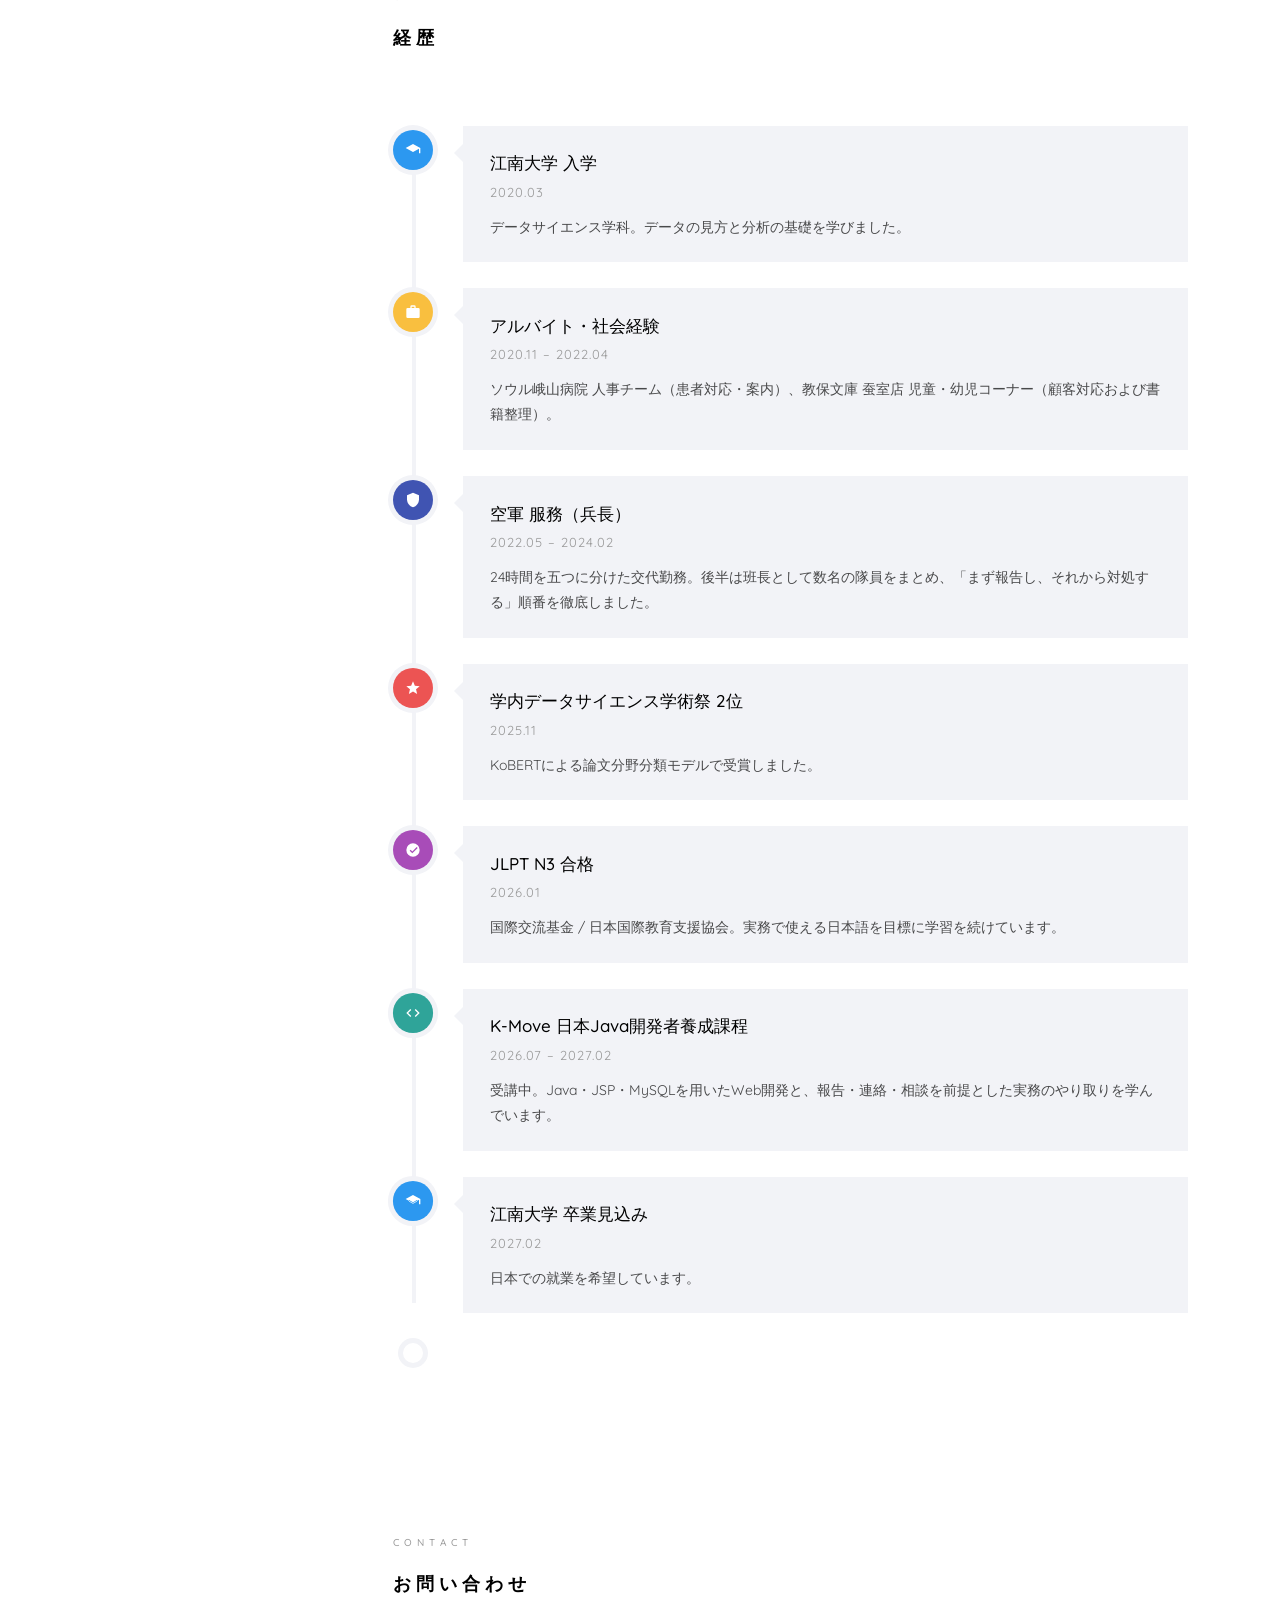
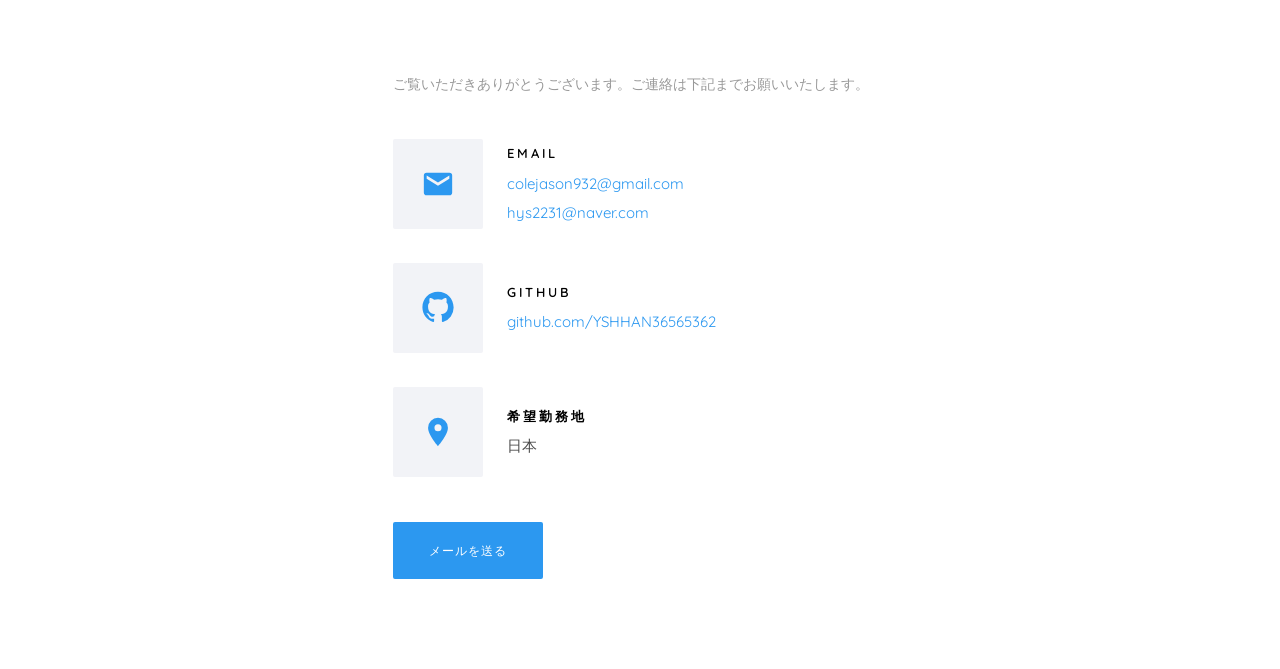
==== commit add06816: "1" ====
--- a/index.html
+++ b/index.html
@@ -14,7 +14,7 @@
 
 <!-- ?v= 는 캐시 무효화용입니다. style.css / script.js 를 고칠 때마다 숫자를 올리세요.
      (GitHub Pages 가 예전 CSS 를 계속 내려주는 문제를 막습니다.) -->
-<link rel="stylesheet" href="style.css?v=9" />
+<link rel="stylesheet" href="style.css?v=10" />
 </head>
 <body>
 
@@ -159,12 +159,12 @@
           <span class="counter-label" id="counter-1">学内学術祭 受賞</span>
         </div>
         <div class="counter-item reveal">
-          <span class="counter js-counter" data-to="12" data-decimals="0" data-suffix="年">12年</span>
+          <span class="counter js-counter" data-to="12" data-decimals="0" data-suffix="年" data-unit="years">12年</span>
           <span class="counter-label" id="counter-2">無遅刻・無欠席</span>
         </div>
         <div class="counter-item reveal">
-          <span class="counter js-counter" data-to="19" data-decimals="0" data-suffix="ヶ月">19ヶ月</span>
-          <span class="counter-label" id="counter-3">空軍 交代勤務・班長</span>
+          <span class="counter js-counter" data-to="21" data-decimals="0" data-suffix="ヶ月" data-unit="months">21ヶ月</span>
+          <span class="counter-label" id="counter-3">空軍 兵長 服務完了</span>
         </div>
         <div class="counter-item reveal">
           <span class="counter js-counter" data-to="3" data-decimals="0" data-prefix="N">N3</span>
@@ -439,6 +439,52 @@
         </a>
       </div>
 
+      <!-- 여행 연표 — 9건 전부. script.js 가 preview.js 로 다시 채웁니다.
+           JS 가 죽어도 아래 9줄이 그대로 남습니다. -->
+      <div class="hobby-block reveal">
+        <h4 class="hobby-sub" id="hobby-timeline-title">旅の記録</h4>
+        <ol class="hobby-timeline" id="hobby-timeline">
+          <li data-trip="2024-01_tokyo"><b>2024.01</b><span>東京</span></li>
+          <li data-trip="2024-01_taipei"><b>2024.01</b><span>台北</span></li>
+          <li data-trip="2024-06_hongkong"><b>2024.06</b><span>香港</span></li>
+          <li data-trip="2024-06_sapporo"><b>2024.06</b><span>札幌</span></li>
+          <li data-trip="2025-01_tokyo"><b>2025.01</b><span>東京（2 回目）</span></li>
+          <li data-trip="2025-06_kansai"><b>2025.06</b><span>関西</span></li>
+          <li data-trip="2025-08_europe"><b>2025.08</b><span>ヨーロッパ 8 か国 19 日</span></li>
+          <li data-trip="2025-12_hongkong"><b>2025.12</b><span>香港（2 回目）</span></li>
+          <li data-trip="2026-01_kanto"><b>2026.01</b><span>関東</span></li>
+        </ol>
+      </div>
+
+      <!-- 도구 3종 — 취미가 아니라 "만든 것" 이라는 점이 보이도록 -->
+      <div class="hobby-block reveal">
+        <h4 class="hobby-sub" id="hobby-tools-title">作ったツール</h4>
+        <ul class="hobby-toolrow">
+          <li>
+            <a href="photo/tools/cull.html">
+              <b>01</b>
+              <strong id="ht1-t">選別</strong>
+              <span id="ht1-d">似たカットをまとめ、グループ内の相対比較でいちばんシャープな一枚を提案します。消すのは人間です。</span>
+            </a>
+          </li>
+          <li>
+            <a href="photo/tools/stats.html">
+              <b>02</b>
+              <strong id="ht2-t">分析</strong>
+              <span id="ht2-d">焦点距離・絞り・ISO・時間帯の分布に加えて、どの設定で失敗しやすいかを出します。</span>
+            </a>
+          </li>
+          <li>
+            <a href="photo/tools/frame.html">
+              <b>03</b>
+              <strong id="ht3-t">額装</strong>
+              <span id="ht3-d">機材と設定を余白に刻む額縁 3 種。ウォーターマークの位置は明るさを測って自動で決めます。</span>
+            </a>
+          </li>
+        </ul>
+        <p class="hobby-privacy" id="hobby-privacy">3 つとも写真をサーバーに送りません。すべてブラウザの中だけで処理されます。</p>
+      </div>
+
       <p class="hobby-more reveal">
         <a href="photo/" id="hobby-more">旅 9 件すべてを地球儀で見る →</a>
       </p>
@@ -594,6 +640,6 @@
 <!-- 사진 미리보기 데이터. photo/build.py 가 만듭니다.
      없어도 Hobby 섹션은 정적 문구 그대로 표시됩니다. -->
 <script src="photo/data/preview.js?v=1"></script>
-<script src="script.js?v=9"></script>
+<script src="script.js?v=10"></script>
 </body>
 </html>
